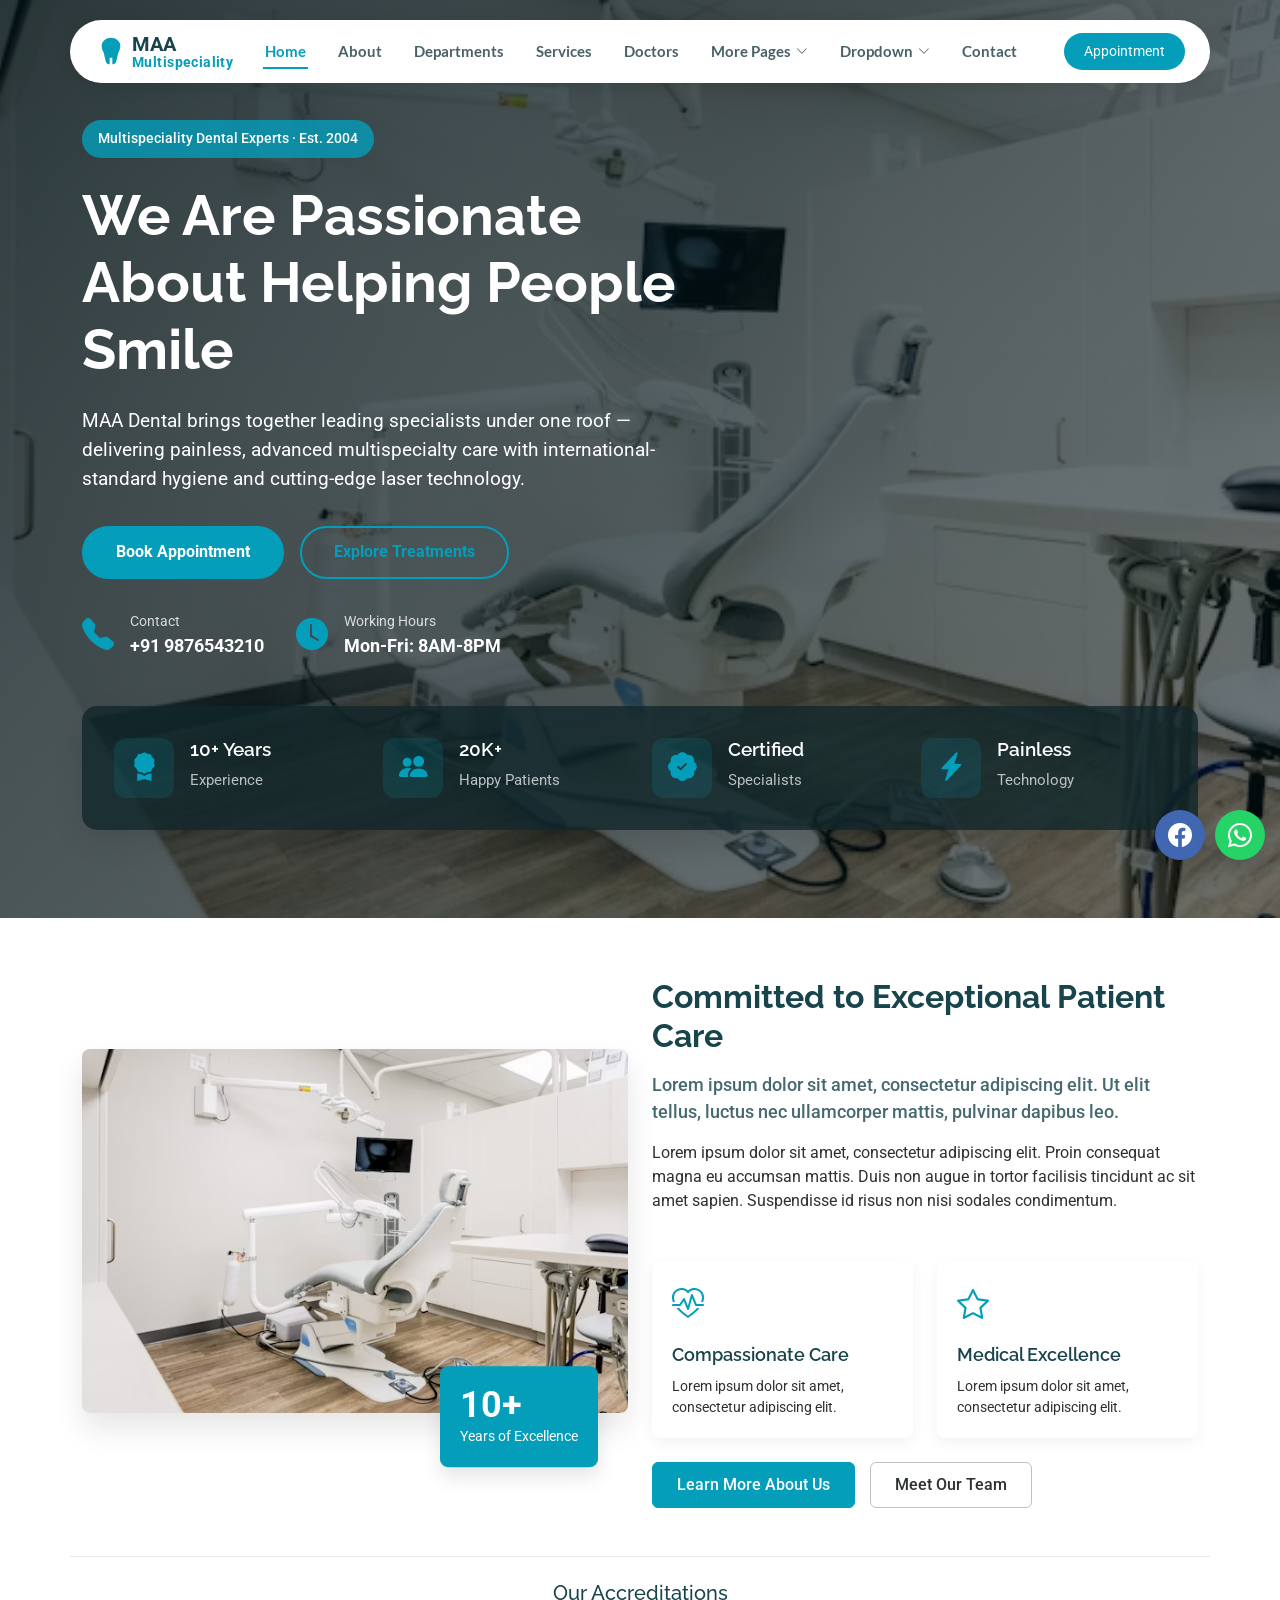
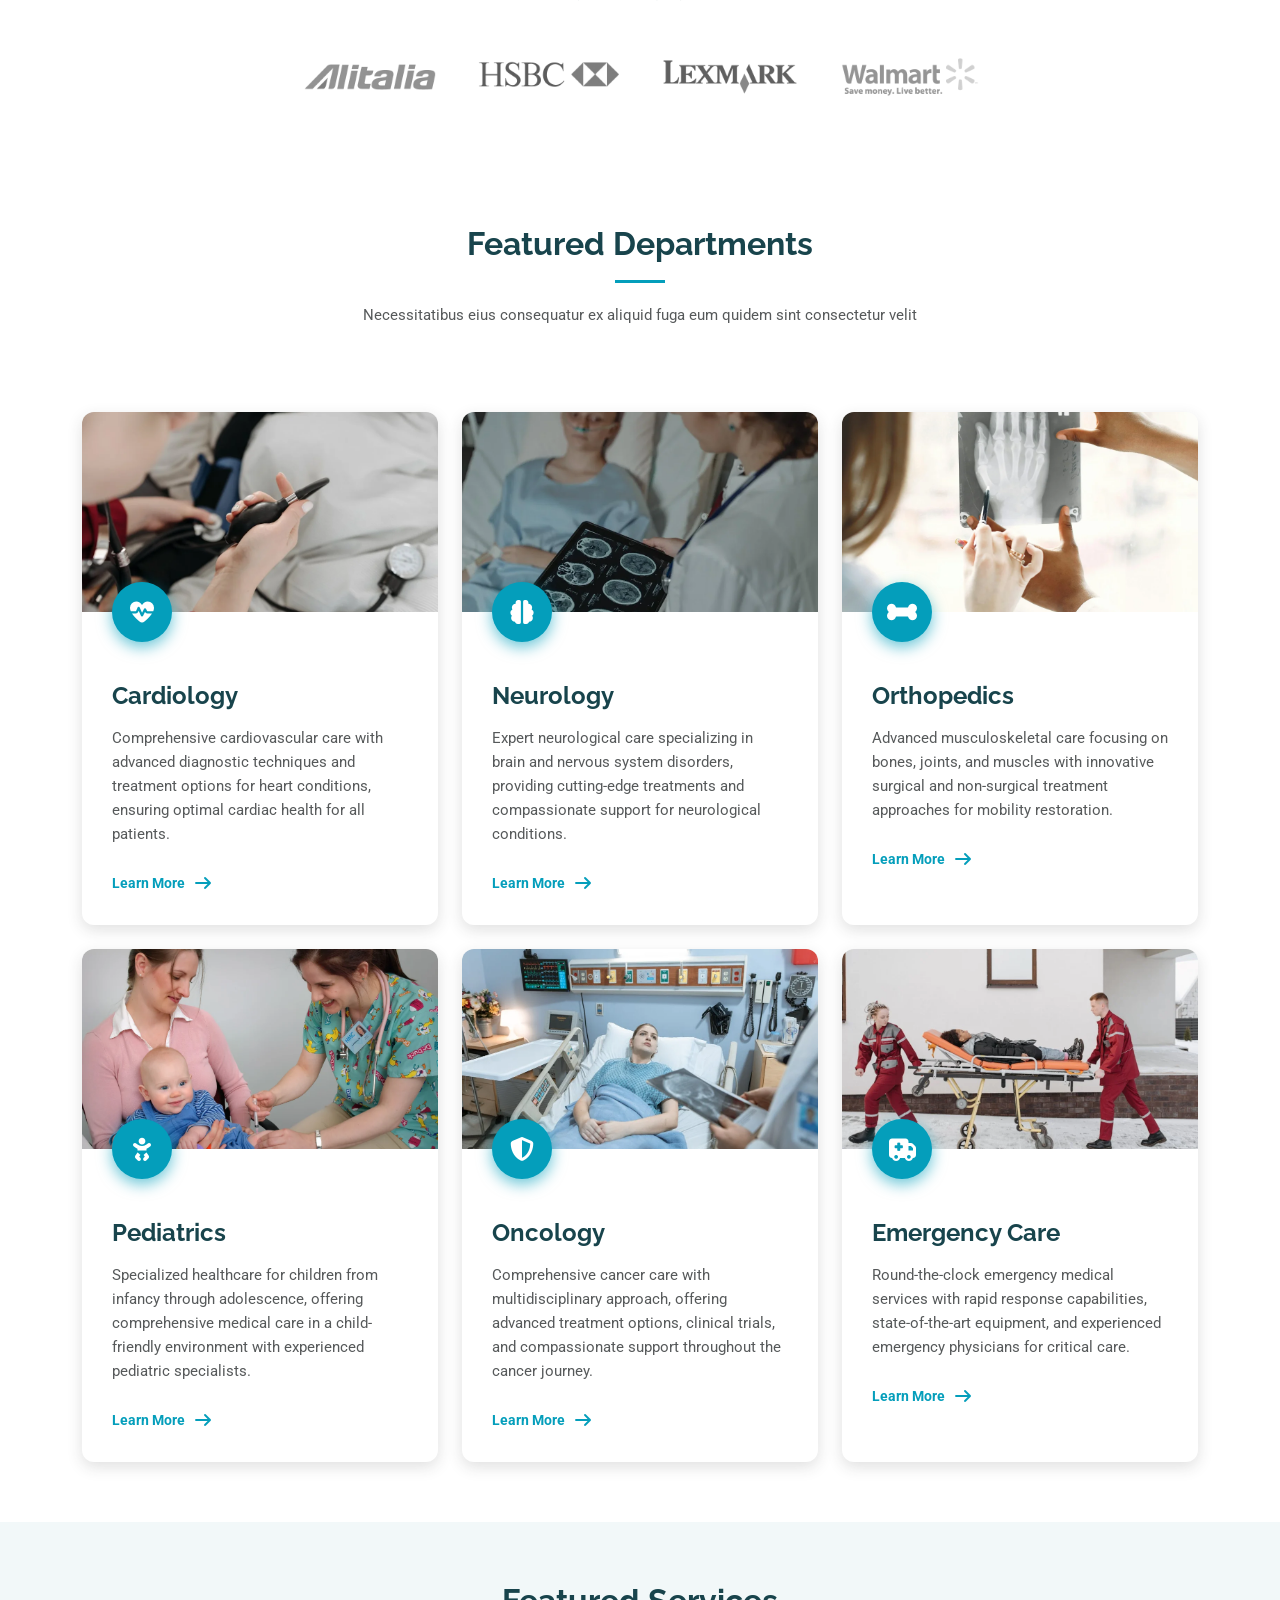
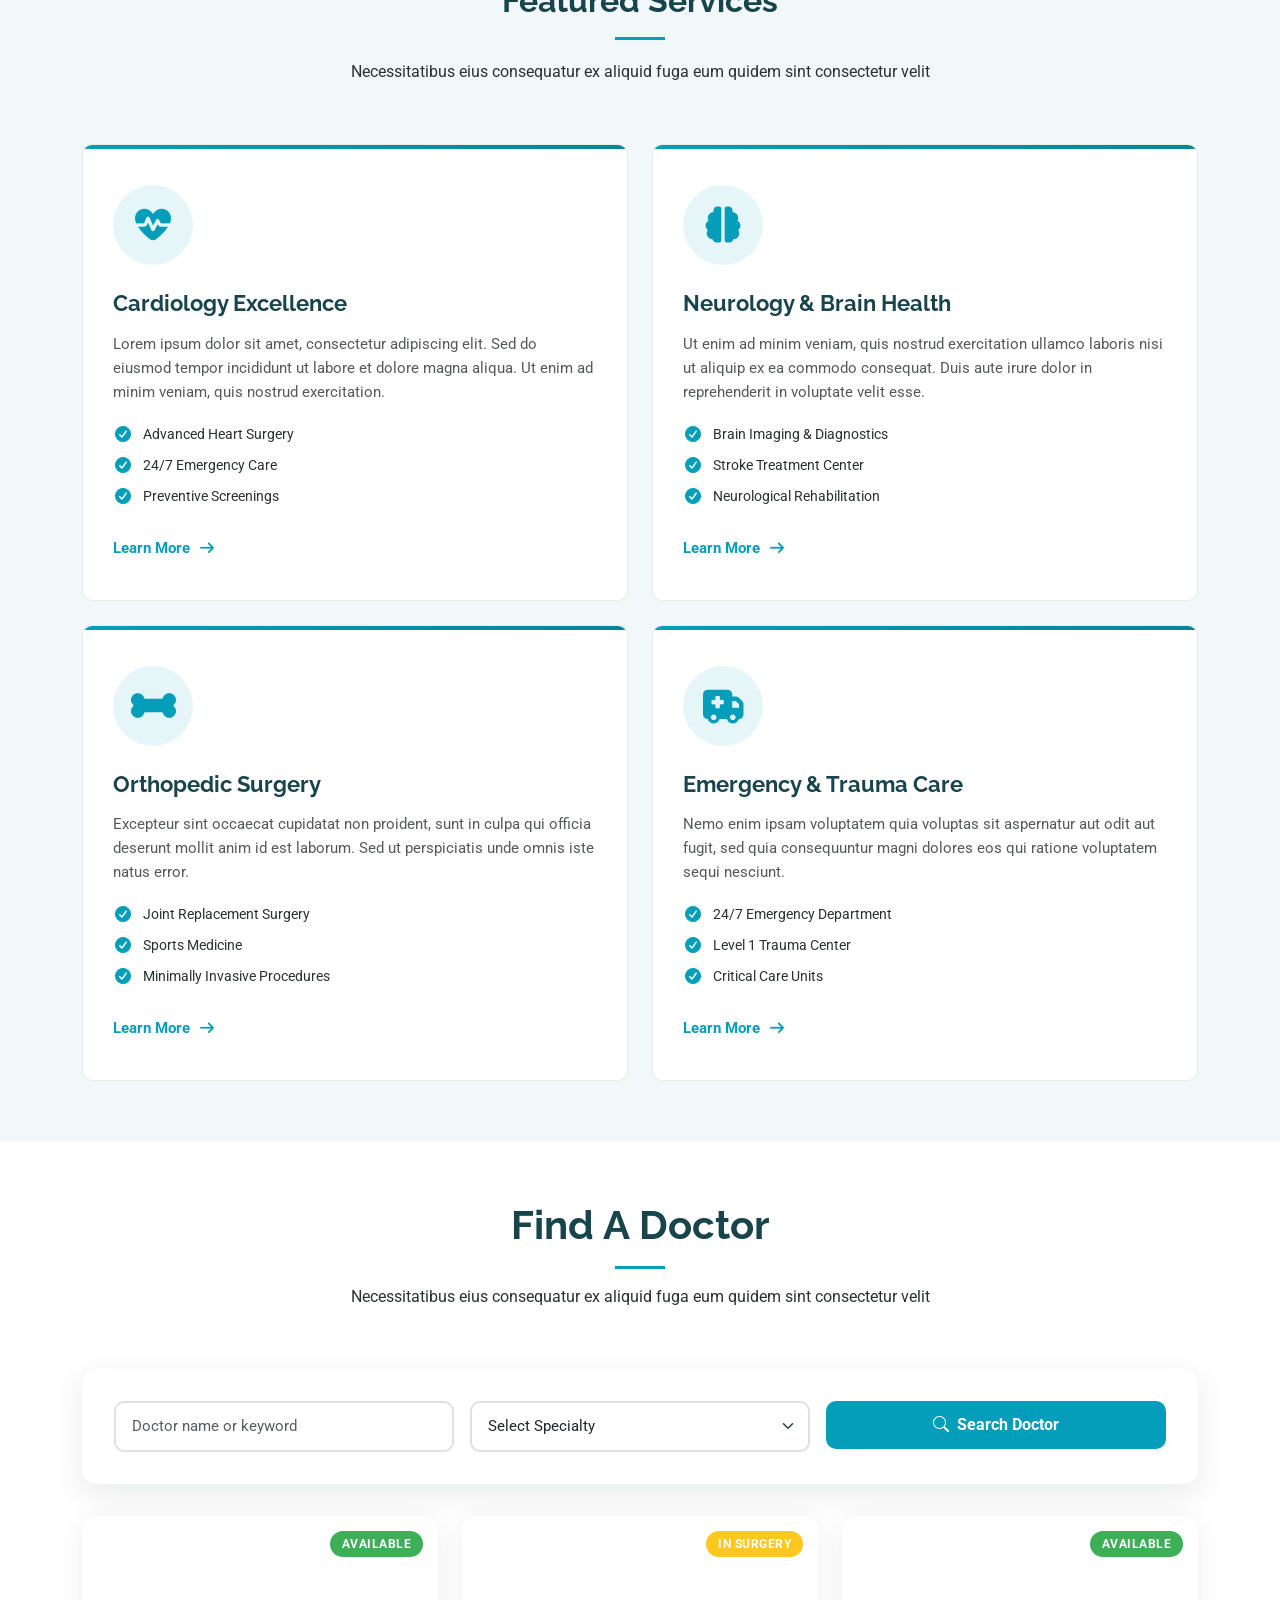
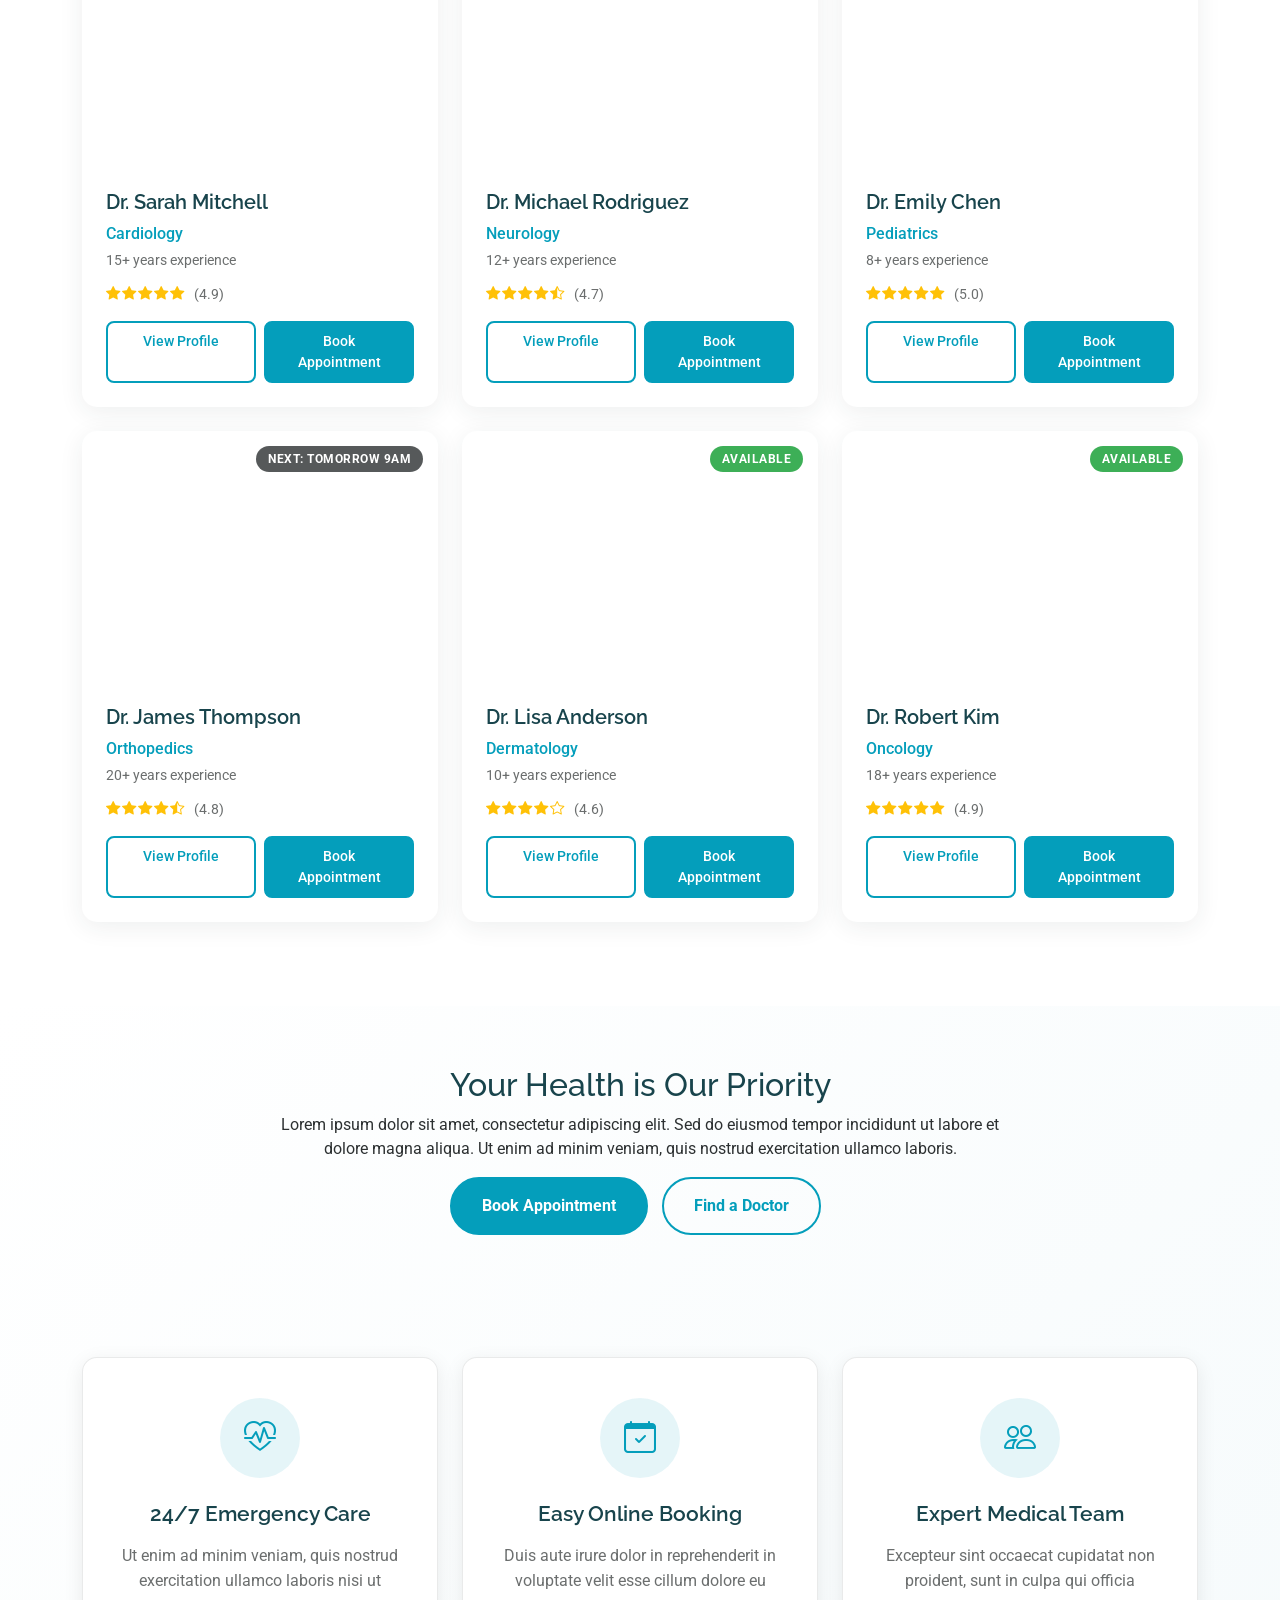
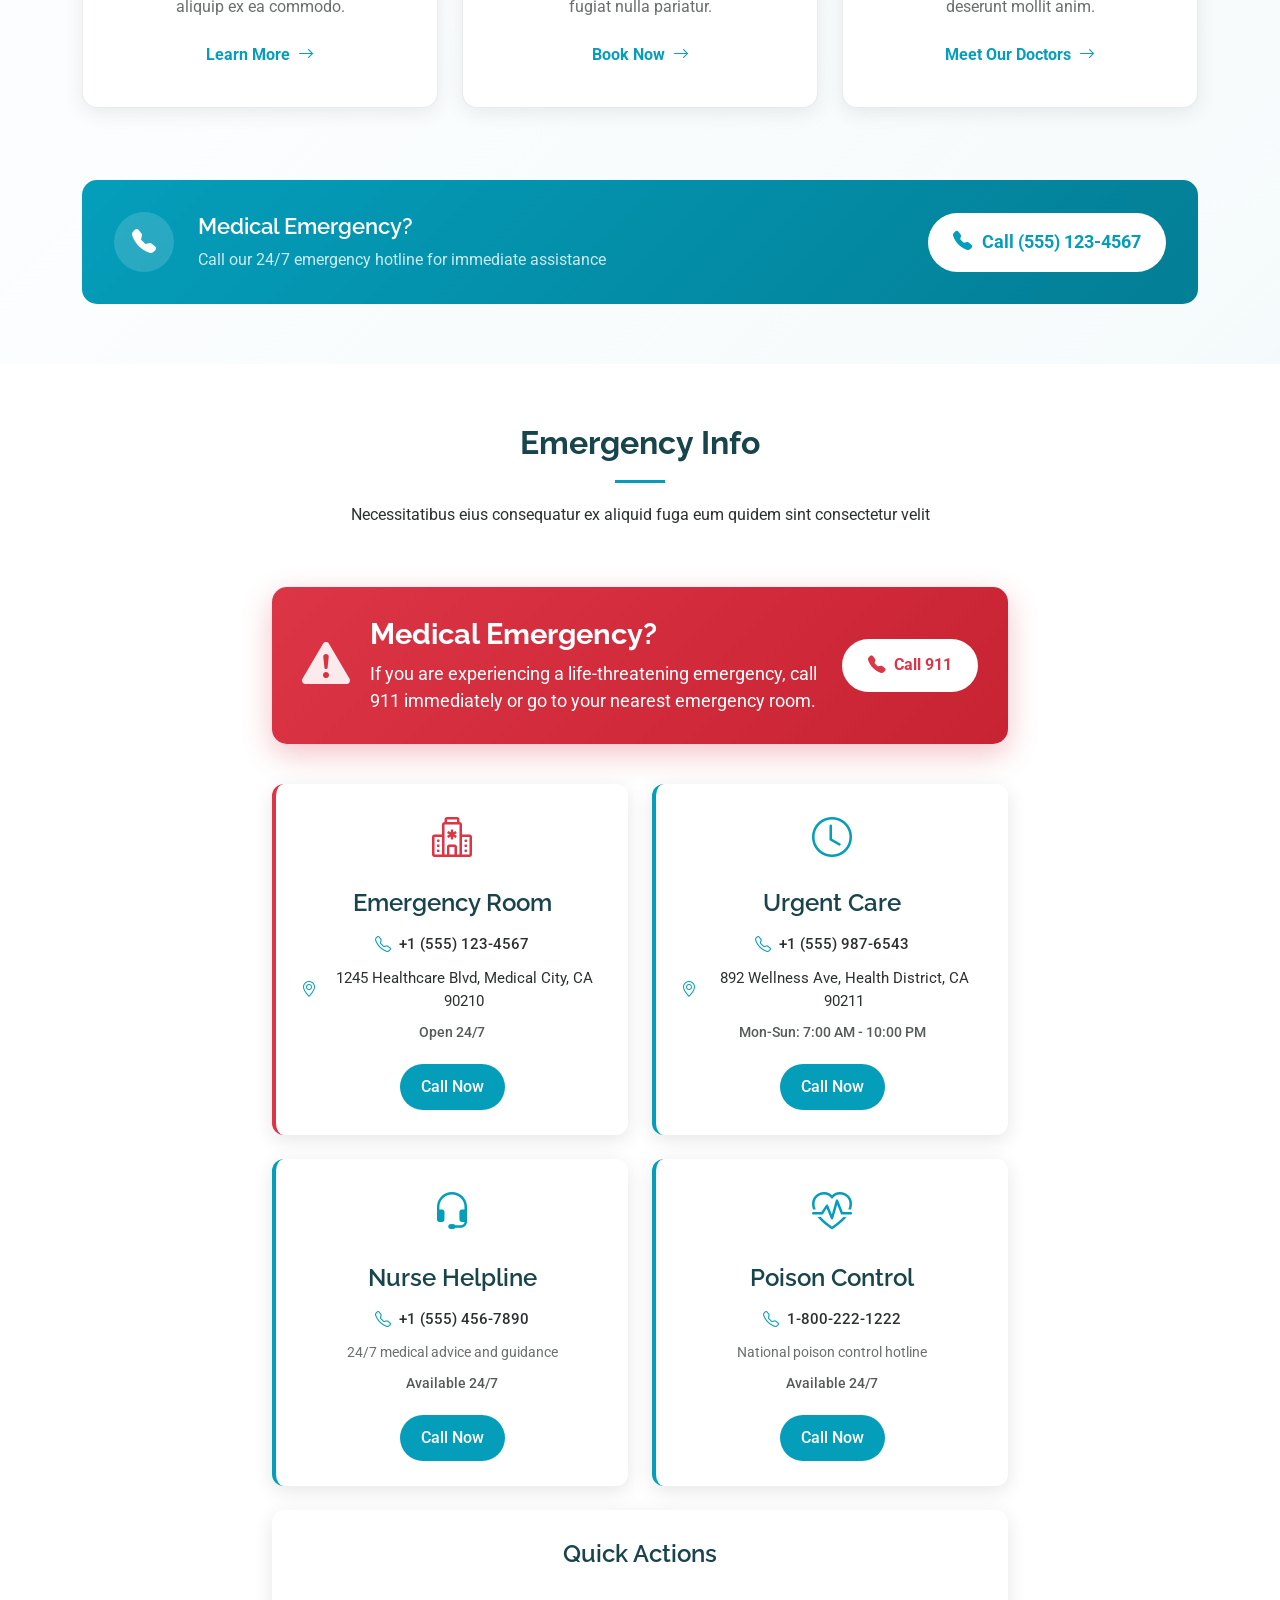
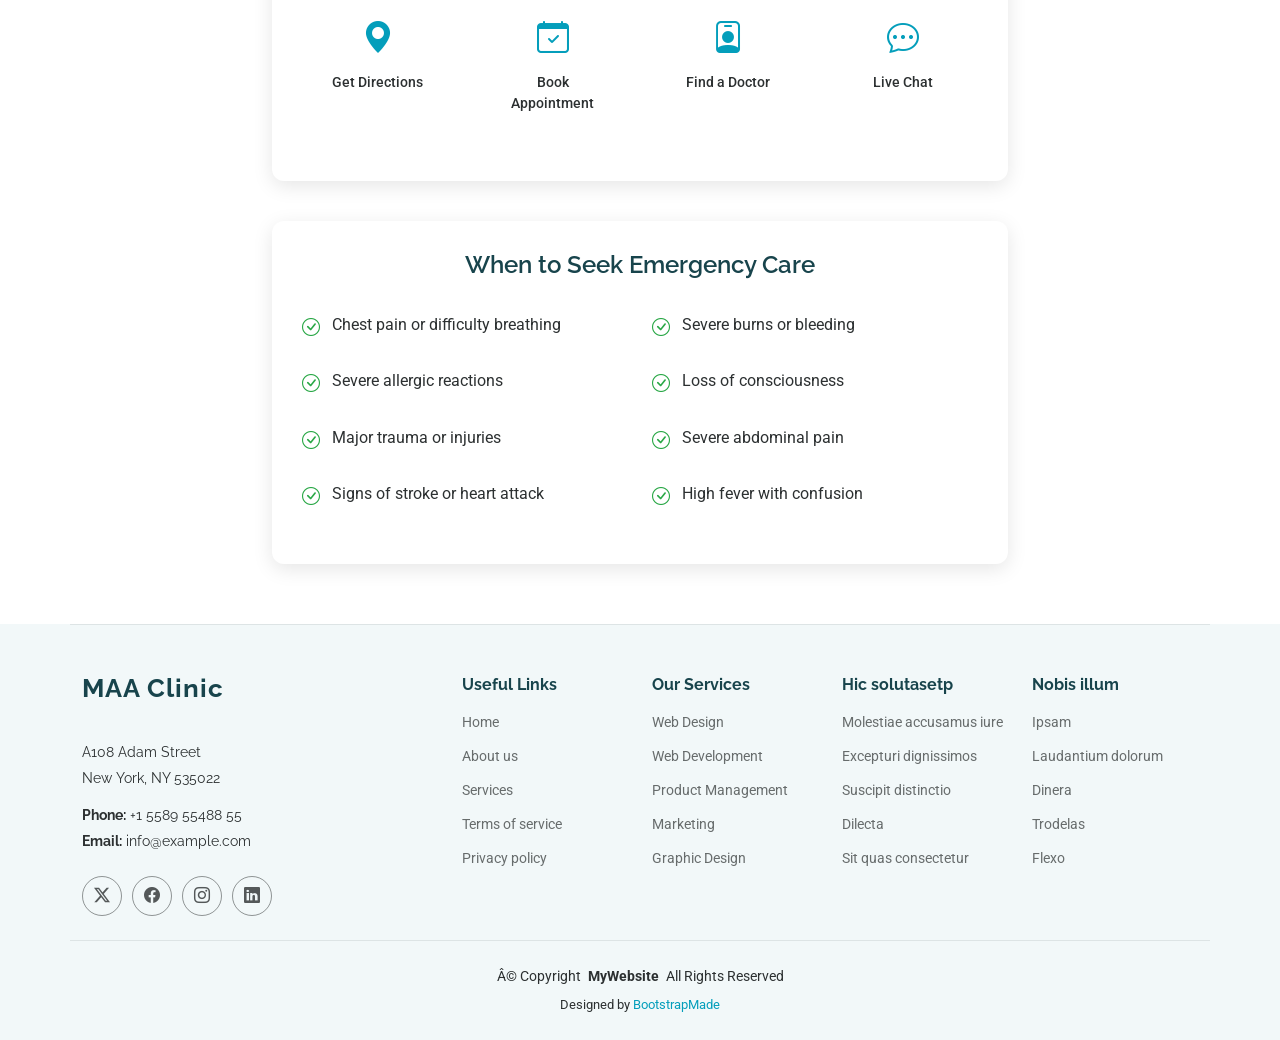
==== index.html @ 45dc8528 "Add files via upload" ====
﻿<!DOCTYPE html>
<html lang="en">


<!-- Mirrored from bootstrapmade.com/content/demo/MediTrust/ by HTTrack Website Copier/3.x [XR&CO'2014], Thu, 06 Aug 2026 18:31:19 GMT -->
<head>
  <meta charset="utf-8">
  <meta content="width=device-width, initial-scale=1.0" name="viewport">
  <title>MAA Multispeciality Dental Clinic</title>
  <meta name="description" content="">
  <meta name="keywords" content="">

  <meta name="robots" content="noindex, nofollow">

  <!-- Favicons -->
  <link rel="icon" href="img/favicon.png">
  <link rel="apple-touch-icon" href="img/apple-touch-icon.png">

  <!-- Vendor CSS -->
  <link rel="stylesheet" href="css/fonts.css">
  <link rel="stylesheet" href="vendor/bootstrap.min.css">
  <link rel="stylesheet" href="vendor/bootstrap-icons.css">
  <link rel="stylesheet" href="vendor/all.min.css">
  <link rel="stylesheet" href="vendor/aos.css">
  <link rel="stylesheet" href="vendor/glightbox.min.css">
  <link rel="stylesheet" href="vendor/swiper-bundle.min.css">

  <!-- Main CSS -->
  <link rel="stylesheet" href="css/main.css">
</head>

<body class="index-page">

  <header id="header" class="header d-flex align-items-center fixed-top">
    <div class="header-container container-fluid container-xl position-relative d-flex align-items-center justify-content-between">

      <a href="#" class="logo d-flex align-items-center me-auto me-xl-0">
        <!-- Uncomment the line below if you also wish to use an image logo -->
        <!-- <img src="assets/img/logo.webp" alt=""> -->
        <svg class="my-icon" viewBox="0 0 24 24" fill="currentColor" xmlns="http://www.w3.org/2000/svg">
          <path d="M12 2C8.5 2 5 4.5 5 8c0 2 .8 3.8 1.5 5.2L8 19.5c.3 1.3 1.1 2.5 2.5 2.5h.5v-5h2v5h.5c1.4 0 2.2-1.2 2.5-2.5l1.5-6.3C18.2 11.8 19 10 19 8c0-3.5-3.5-6-7-6z"/>
        </svg>

        <div class="logo-text">
          <span class="logo-title">MAA</span>
          <span class="logo-subtitle">Multispeciality</span>
        </div>
      </a>

      <nav id="navmenu" class="navmenu">
        <ul>
          <li><a href="#" class="active">Home</a></li>
          <li><a href="#">About</a></li>
          <li><a href="#">Departments</a></li>
          <li><a href="#">Services</a></li>
          <li><a href="#">Doctors</a></li>
          <li class="dropdown"><a href="#"><span>More Pages</span> <i class="bi bi-chevron-down toggle-dropdown"></i></a>
            <ul>
              <li><a href="#">Department Details</a></li>
              <li><a href="#">Service Details</a></li>
              <li><a href="#">Appointment</a></li>
              <li><a href="#">Testimonials</a></li>
              <li><a href="#">Frequently Asked Questions</a></li>
              <li><a href="#">Gallery</a></li>
              <li><a href="#">Terms</a></li>
              <li><a href="#">Privacy</a></li>
              <li><a href="#">404</a></li>
            </ul>
          </li>
          <li class="dropdown"><a href="#"><span>Dropdown</span> <i class="bi bi-chevron-down toggle-dropdown"></i></a>
            <ul>
              <li><a href="#">Dropdown 1</a></li>
              <li class="dropdown"><a href="#"><span>Deep Dropdown</span> <i class="bi bi-chevron-down toggle-dropdown"></i></a>
                <ul>
                  <li><a href="#">Deep Dropdown 1</a></li>
                  <li><a href="#">Deep Dropdown 2</a></li>
                  <li><a href="#">Deep Dropdown 3</a></li>
                  <li><a href="#">Deep Dropdown 4</a></li>
                  <li><a href="#">Deep Dropdown 5</a></li>
                </ul>
              </li>
              <li><a href="#">Dropdown 2</a></li>
              <li><a href="#">Dropdown 3</a></li>
              <li><a href="#">Dropdown 4</a></li>
            </ul>
          </li>
          <li><a href="#">Contact</a></li>
        </ul>
        <i class="mobile-nav-toggle d-xl-none bi bi-list"></i>
      </nav>

      <a class="btn-getstarted" href="#">Appointment</a>

    </div>
  </header>

  <main class="main">

    <!-- Hero Section -->
    <section id="hero" class="hero section dark-background">
      <div class="container-fluid p-0">
        <div class="hero-wrapper">
          <div class="hero-image">
            <!-- <img src="img/health/showcase-1.webp" alt="Advanced Healthcare" class="img-fluid"> -->
            <img src="img/facilities-1.avif" alt="Advanced Healthcare" class="img-fluid">
          </div>

          <div class="hero-content">
            <div class="container">
              <div class="row">
                <div class="col-lg-7 col-md-10" data-aos="fade-right" data-aos-delay="100">
                  <div class="content-box">
                    <span class="badge-accent" data-aos="fade-up" data-aos-delay="150">Multispeciality Dental Experts · Est. 2004</span>
                    <h1 data-aos="fade-up" data-aos-delay="200">We Are Passionate About Helping People Smile</h1>
                    <p data-aos="fade-up" data-aos-delay="250">MAA Dental brings together leading specialists under one roof — delivering painless, advanced multispecialty care with international-standard hygiene and cutting-edge laser technology.</p>

                    <div class="cta-group" data-aos="fade-up" data-aos-delay="300">
                      <a href="#" class="btn btn-primary">Book Appointment</a>
                      <a href="#" class="btn btn-outline">Explore Treatments</a>
                    </div>

                    <div class="info-badges" data-aos="fade-up" data-aos-delay="350">
                      <div class="badge-item">
                        <i class="bi bi-telephone-fill"></i>
                        <div class="badge-content">
                          <span>Contact</span>
                          <strong>+91 9876543210</strong>
                        </div>
                      </div>
                      <div class="badge-item">
                        <i class="bi bi-clock-fill"></i>
                        <div class="badge-content">
                          <span>Working Hours</span>
                          <strong>Mon-Fri: 8AM-8PM</strong>
                        </div>
                      </div>
                    </div>
                  </div>
                </div>
              </div>

              <div class="features-wrapper">
                <div class="row gy-4">

                  <div class="col-lg-3 col-md-6">
                    <div class="feature-item" data-aos="fade-up" data-aos-delay="450">
                      <div class="feature-icon">
                        <i class="bi bi-award-fill"></i>
                      </div>
                      <div class="feature-text">
                        <h3>10+ Years</h3>
                        <p>Experience</p>
                      </div>
                    </div>
                  </div>

                  <div class="col-lg-3 col-md-6">
                    <div class="feature-item" data-aos="fade-up" data-aos-delay="500">
                      <div class="feature-icon">
                        <i class="bi bi-people-fill"></i>
                      </div>
                      <div class="feature-text">
                        <h3>20K+</h3>
                        <p>Happy Patients</p>
                      </div>
                    </div>
                  </div>

                  <div class="col-lg-3 col-md-6">
                    <div class="feature-item" data-aos="fade-up" data-aos-delay="550">
                      <div class="feature-icon">
                        <i class="bi bi-patch-check-fill"></i>
                      </div>
                      <div class="feature-text">
                        <h3>Certified</h3>
                        <p>Specialists</p>
                      </div>
                    </div>
                  </div>

                  <div class="col-lg-3 col-md-6">
                    <div class="feature-item" data-aos="fade-up" data-aos-delay="550">
                      <div class="feature-icon">
                        <i class="bi bi-lightning-charge-fill"></i>
                      </div>
                      <div class="feature-text">
                        <h3>Painless</h3>
                        <p>Technology</p>
                      </div>
                    </div>
                  </div>

                </div>
              </div>

            </div>
          </div>
        </div>
      </div>
    </section><!-- /Hero Section -->

    <!-- Home About Section -->
    <section id="home-about" class="home-about section">

      <div class="container" data-aos="fade-up" data-aos-delay="100">

        <div class="row gy-5 align-items-center">
          <div class="col-lg-6" data-aos="fade-right" data-aos-delay="200">
            <div class="about-image">
              <img src="img/facilities-1.avif" alt="Modern Healthcare Facility" class="img-fluid rounded-3 mb-4">
              <div class="experience-badge">
                <span class="years">10+</span>
                <span class="text">Years of Excellence</span>
              </div>
            </div>
          </div>

          <div class="col-lg-6" data-aos="fade-left" data-aos-delay="300">
            <div class="about-content">
              <h2>Committed to Exceptional Patient Care</h2>
              <p class="lead">Lorem ipsum dolor sit amet, consectetur adipiscing elit. Ut elit tellus, luctus nec ullamcorper mattis, pulvinar dapibus leo.</p>

              <p>Lorem ipsum dolor sit amet, consectetur adipiscing elit. Proin consequat magna eu accumsan mattis. Duis non augue in tortor facilisis tincidunt ac sit amet sapien. Suspendisse id risus non nisi sodales condimentum.</p>

              <div class="row g-4 mt-4">
                <div class="col-md-6" data-aos="fade-up" data-aos-delay="400">
                  <div class="feature-item">
                    <div class="icon">
                      <i class="bi bi-heart-pulse"></i>
                    </div>
                    <h4>Compassionate Care</h4>
                    <p>Lorem ipsum dolor sit amet, consectetur adipiscing elit.</p>
                  </div>
                </div>

                <div class="col-md-6" data-aos="fade-up" data-aos-delay="500">
                  <div class="feature-item">
                    <div class="icon">
                      <i class="bi bi-star"></i>
                    </div>
                    <h4>Medical Excellence</h4>
                    <p>Lorem ipsum dolor sit amet, consectetur adipiscing elit.</p>
                  </div>
                </div>
              </div>

              <div class="cta-wrapper mt-4">
                <a href="#" class="btn btn-primary">Learn More About Us</a>
                <a href="#" class="btn btn-outline">Meet Our Team</a>
              </div>
            </div>
          </div>
        </div>

        <div class="row mt-5 pt-4 certifications-row" data-aos="fade-up" data-aos-delay="600">
          <div class="col-12 text-center mb-4">
            <h4 class="certification-title">Our Accreditations</h4>
          </div>
          <div class="col-12">
            <div class="certifications">
              <div class="certification-item" data-aos="zoom-in" data-aos-delay="700">
                <img src="img/clients-1.webp" alt="Certification">
              </div>
              <div class="certification-item" data-aos="zoom-in" data-aos-delay="800">
                <img src="img/clients-2.webp" alt="Certification">
              </div>
              <div class="certification-item" data-aos="zoom-in" data-aos-delay="900">
                <img src="img/clients-3.webp" alt="Certification">
              </div>
              <div class="certification-item" data-aos="zoom-in" data-aos-delay="1000">
                <img src="img/clients-4.webp" alt="Certification">
              </div>
            </div>
          </div>
        </div>

      </div>

    </section><!-- /Home About Section -->

    <!-- Featured Departments Section -->
    <section id="featured-departments" class="featured-departments section">

      <!-- Section Title -->
      <div class="container section-title" data-aos="fade-up">
        <h2>Featured Departments</h2>
        <p>Necessitatibus eius consequatur ex aliquid fuga eum quidem sint consectetur velit</p>
      </div><!-- End Section Title -->

      <div class="container" data-aos="fade-up" data-aos-delay="100">

        <div class="row gy-4">

          <div class="col-lg-4 col-md-6" data-aos="fade-up" data-aos-delay="100">
            <div class="department-card">
              <div class="department-image">
                <img src="img/cardiology-3.webp" alt="Cardiology Department" class="img-fluid">
              </div>
              <div class="department-content">
                <div class="department-icon">
                  <i class="fas fa-heartbeat"></i>
                </div>
                <h3>Cardiology</h3>
                <p>Comprehensive cardiovascular care with advanced diagnostic techniques and treatment options for heart conditions, ensuring optimal cardiac health for all patients.</p>
                <a href="#" class="btn-learn-more">
                  <span>Learn More</span>
                  <i class="fas fa-arrow-right"></i>
                </a>
              </div>
            </div>
          </div><!-- End Department Card -->

          <div class="col-lg-4 col-md-6" data-aos="fade-up" data-aos-delay="200">
            <div class="department-card">
              <div class="department-image">
                <img src="img/neurology-2.webp" alt="Neurology Department" class="img-fluid">
              </div>
              <div class="department-content">
                <div class="department-icon">
                  <i class="fas fa-brain"></i>
                </div>
                <h3>Neurology</h3>
                <p>Expert neurological care specializing in brain and nervous system disorders, providing cutting-edge treatments and compassionate support for neurological conditions.</p>
                <a href="#" class="btn-learn-more">
                  <span>Learn More</span>
                  <i class="fas fa-arrow-right"></i>
                </a>
              </div>
            </div>
          </div><!-- End Department Card -->

          <div class="col-lg-4 col-md-6" data-aos="fade-up" data-aos-delay="300">
            <div class="department-card">
              <div class="department-image">
                <img src="img/orthopedics-4.webp" alt="Orthopedics Department" class="img-fluid">
              </div>
              <div class="department-content">
                <div class="department-icon">
                  <i class="fas fa-bone"></i>
                </div>
                <h3>Orthopedics</h3>
                <p>Advanced musculoskeletal care focusing on bones, joints, and muscles with innovative surgical and non-surgical treatment approaches for mobility restoration.</p>
                <a href="#" class="btn-learn-more">
                  <span>Learn More</span>
                  <i class="fas fa-arrow-right"></i>
                </a>
              </div>
            </div>
          </div><!-- End Department Card -->

          <div class="col-lg-4 col-md-6" data-aos="fade-up" data-aos-delay="100">
            <div class="department-card">
              <div class="department-image">
                <img src="img/pediatrics-3.webp" alt="Pediatrics Department" class="img-fluid">
              </div>
              <div class="department-content">
                <div class="department-icon">
                  <i class="fas fa-baby"></i>
                </div>
                <h3>Pediatrics</h3>
                <p>Specialized healthcare for children from infancy through adolescence, offering comprehensive medical care in a child-friendly environment with experienced pediatric specialists.</p>
                <a href="#" class="btn-learn-more">
                  <span>Learn More</span>
                  <i class="fas fa-arrow-right"></i>
                </a>
              </div>
            </div>
          </div><!-- End Department Card -->

          <div class="col-lg-4 col-md-6" data-aos="fade-up" data-aos-delay="200">
            <div class="department-card">
              <div class="department-image">
                <img src="img/oncology-4.webp" alt="Oncology Department" class="img-fluid">
              </div>
              <div class="department-content">
                <div class="department-icon">
                  <i class="fas fa-shield-alt"></i>
                </div>
                <h3>Oncology</h3>
                <p>Comprehensive cancer care with multidisciplinary approach, offering advanced treatment options, clinical trials, and compassionate support throughout the cancer journey.</p>
                <a href="#" class="btn-learn-more">
                  <span>Learn More</span>
                  <i class="fas fa-arrow-right"></i>
                </a>
              </div>
            </div>
          </div><!-- End Department Card -->

          <div class="col-lg-4 col-md-6" data-aos="fade-up" data-aos-delay="300">
            <div class="department-card">
              <div class="department-image">
                <img src="img/emergency-2.webp" alt="Emergency Department" class="img-fluid">
              </div>
              <div class="department-content">
                <div class="department-icon">
                  <i class="fas fa-ambulance"></i>
                </div>
                <h3>Emergency Care</h3>
                <p>Round-the-clock emergency medical services with rapid response capabilities, state-of-the-art equipment, and experienced emergency physicians for critical care.</p>
                <a href="#" class="btn-learn-more">
                  <span>Learn More</span>
                  <i class="fas fa-arrow-right"></i>
                </a>
              </div>
            </div>
          </div><!-- End Department Card -->

        </div>

      </div>

    </section><!-- /Featured Departments Section -->

    <!-- Featured Services Section -->
    <section id="featured-services" class="featured-services section light-background">

      <!-- Section Title -->
      <div class="container section-title" data-aos="fade-up">
        <h2>Featured Services</h2>
        <p>Necessitatibus eius consequatur ex aliquid fuga eum quidem sint consectetur velit</p>
      </div><!-- End Section Title -->

      <div class="container" data-aos="fade-up" data-aos-delay="100">

        <div class="row gy-4">

          <div class="col-lg-6" data-aos="fade-up" data-aos-delay="200">
            <div class="service-card">
              <div class="service-icon">
                <i class="fas fa-heartbeat"></i>
              </div>
              <div class="service-content">
                <h3>Cardiology Excellence</h3>
                <p>Lorem ipsum dolor sit amet, consectetur adipiscing elit. Sed do eiusmod tempor incididunt ut labore et dolore magna aliqua. Ut enim ad minim veniam, quis nostrud exercitation.</p>
                <ul class="service-features">
                  <li><i class="fas fa-check-circle"></i>Advanced Heart Surgery</li>
                  <li><i class="fas fa-check-circle"></i>24/7 Emergency Care</li>
                  <li><i class="fas fa-check-circle"></i>Preventive Screenings</li>
                </ul>
                <a href="#" class="service-btn">
                  Learn More
                  <i class="fas fa-arrow-right"></i>
                </a>
              </div>
            </div>
          </div><!-- End Service Card -->

          <div class="col-lg-6" data-aos="fade-up" data-aos-delay="300">
            <div class="service-card">
              <div class="service-icon">
                <i class="fas fa-brain"></i>
              </div>
              <div class="service-content">
                <h3>Neurology &amp; Brain Health</h3>
                <p>Ut enim ad minim veniam, quis nostrud exercitation ullamco laboris nisi ut aliquip ex ea commodo consequat. Duis aute irure dolor in reprehenderit in voluptate velit esse.</p>
                <ul class="service-features">
                  <li><i class="fas fa-check-circle"></i>Brain Imaging &amp; Diagnostics</li>
                  <li><i class="fas fa-check-circle"></i>Stroke Treatment Center</li>
                  <li><i class="fas fa-check-circle"></i>Neurological Rehabilitation</li>
                </ul>
                <a href="#" class="service-btn">
                  Learn More
                  <i class="fas fa-arrow-right"></i>
                </a>
              </div>
            </div>
          </div><!-- End Service Card -->

          <div class="col-lg-6" data-aos="fade-up" data-aos-delay="400">
            <div class="service-card">
              <div class="service-icon">
                <i class="fas fa-bone"></i>
              </div>
              <div class="service-content">
                <h3>Orthopedic Surgery</h3>
                <p>Excepteur sint occaecat cupidatat non proident, sunt in culpa qui officia deserunt mollit anim id est laborum. Sed ut perspiciatis unde omnis iste natus error.</p>
                <ul class="service-features">
                  <li><i class="fas fa-check-circle"></i>Joint Replacement Surgery</li>
                  <li><i class="fas fa-check-circle"></i>Sports Medicine</li>
                  <li><i class="fas fa-check-circle"></i>Minimally Invasive Procedures</li>
                </ul>
                <a href="#" class="service-btn">
                  Learn More
                  <i class="fas fa-arrow-right"></i>
                </a>
              </div>
            </div>
          </div><!-- End Service Card -->

          <div class="col-lg-6" data-aos="fade-up" data-aos-delay="500">
            <div class="service-card">
              <div class="service-icon">
                <i class="fas fa-ambulance"></i>
              </div>
              <div class="service-content">
                <h3>Emergency &amp; Trauma Care</h3>
                <p>Nemo enim ipsam voluptatem quia voluptas sit aspernatur aut odit aut fugit, sed quia consequuntur magni dolores eos qui ratione voluptatem sequi nesciunt.</p>
                <ul class="service-features">
                  <li><i class="fas fa-check-circle"></i>24/7 Emergency Department</li>
                  <li><i class="fas fa-check-circle"></i>Level 1 Trauma Center</li>
                  <li><i class="fas fa-check-circle"></i>Critical Care Units</li>
                </ul>
                <a href="#" class="service-btn">
                  Learn More
                  <i class="fas fa-arrow-right"></i>
                </a>
              </div>
            </div>
          </div><!-- End Service Card -->

        </div>

      </div>

    </section><!-- /Featured Services Section -->

    <!-- Find A Doctor Section -->
    <section id="find-a-doctor" class="find-a-doctor section">

      <!-- Section Title -->
      <div class="container section-title" data-aos="fade-up">
        <h2>Find A Doctor</h2>
        <p>Necessitatibus eius consequatur ex aliquid fuga eum quidem sint consectetur velit</p>
      </div><!-- End Section Title -->

      <div class="container" data-aos="fade-up" data-aos-delay="100">

        <div class="row justify-content-center" data-aos="fade-up" data-aos-delay="200">
          <div class="col-lg-12">
            <div class="search-container">
              <form class="search-form" action="#" method="get">
                <div class="row g-3">
                  <div class="col-md-4">
                    <input type="text" class="form-control" name="doctor_name" placeholder="Doctor name or keyword">
                  </div>
                  <div class="col-md-4">
                    <select class="form-select" name="specialty" id="specialty-select">
                      <option value="">Select Specialty</option>
                      <option value="cardiology">Cardiology</option>
                      <option value="neurology">Neurology</option>
                      <option value="orthopedics">Orthopedics</option>
                      <option value="pediatrics">Pediatrics</option>
                      <option value="dermatology">Dermatology</option>
                      <option value="oncology">Oncology</option>
                      <option value="surgery">Surgery</option>
                      <option value="emergency">Emergency Medicine</option>
                    </select>
                  </div>
                  <div class="col-md-4">
                    <button type="submit" class="btn btn-primary w-100">
                      <i class="bi bi-search me-2"></i>Search Doctor
                    </button>
                  </div>
                </div>
              </form>
            </div>
          </div>
        </div>

        <div class="row" data-aos="fade-up" data-aos-delay="400">
          <div class="col-lg-4 col-md-6 mb-4">
            <div class="doctor-card">
              <div class="doctor-image">
                <img src="img/logo.png" alt="Dr. Sarah Mitchell" class="img-fluid">
                <div class="availability-badge online">Available</div>
              </div>
              <div class="doctor-info">
                <h5>Dr. Sarah Mitchell</h5>
                <p class="specialty">Cardiology</p>
                <p class="experience">15+ years experience</p>
                <div class="rating">
                  <i class="bi bi-star-fill"></i>
                  <i class="bi bi-star-fill"></i>
                  <i class="bi bi-star-fill"></i>
                  <i class="bi bi-star-fill"></i>
                  <i class="bi bi-star-fill"></i>
                  <span class="rating-text">(4.9)</span>
                </div>
                <div class="appointment-actions">
                  <a href="#" class="btn btn-outline-primary btn-sm">View Profile</a>
                  <a href="#" class="btn btn-primary btn-sm">Book Appointment</a>
                </div>
              </div>
            </div>
          </div><!-- End Doctor Card -->

          <div class="col-lg-4 col-md-6 mb-4">
            <div class="doctor-card">
              <div class="doctor-image">
                <img src="img/logo.png" alt="Dr. Michael Rodriguez" class="img-fluid">
                <div class="availability-badge busy">In Surgery</div>
              </div>
              <div class="doctor-info">
                <h5>Dr. Michael Rodriguez</h5>
                <p class="specialty">Neurology</p>
                <p class="experience">12+ years experience</p>
                <div class="rating">
                  <i class="bi bi-star-fill"></i>
                  <i class="bi bi-star-fill"></i>
                  <i class="bi bi-star-fill"></i>
                  <i class="bi bi-star-fill"></i>
                  <i class="bi bi-star-half"></i>
                  <span class="rating-text">(4.7)</span>
                </div>
                <div class="appointment-actions">
                  <a href="#" class="btn btn-outline-primary btn-sm">View Profile</a>
                  <a href="#" class="btn btn-primary btn-sm">Book Appointment</a>
                </div>
              </div>
            </div>
          </div><!-- End Doctor Card -->

          <div class="col-lg-4 col-md-6 mb-4">
            <div class="doctor-card">
              <div class="doctor-image">
                <img src="img/logo.png" alt="Dr. Emily Chen" class="img-fluid">
                <div class="availability-badge online">Available</div>
              </div>
              <div class="doctor-info">
                <h5>Dr. Emily Chen</h5>
                <p class="specialty">Pediatrics</p>
                <p class="experience">8+ years experience</p>
                <div class="rating">
                  <i class="bi bi-star-fill"></i>
                  <i class="bi bi-star-fill"></i>
                  <i class="bi bi-star-fill"></i>
                  <i class="bi bi-star-fill"></i>
                  <i class="bi bi-star-fill"></i>
                  <span class="rating-text">(5.0)</span>
                </div>
                <div class="appointment-actions">
                  <a href="#" class="btn btn-outline-primary btn-sm">View Profile</a>
                  <a href="#" class="btn btn-primary btn-sm">Book Appointment</a>
                </div>
              </div>
            </div>
          </div><!-- End Doctor Card -->

          <div class="col-lg-4 col-md-6 mb-4">
            <div class="doctor-card">
              <div class="doctor-image">
                <img src="img/logo.png" alt="Dr. James Thompson" class="img-fluid">
                <div class="availability-badge offline">Next: Tomorrow 9AM</div>
              </div>
              <div class="doctor-info">
                <h5>Dr. James Thompson</h5>
                <p class="specialty">Orthopedics</p>
                <p class="experience">20+ years experience</p>
                <div class="rating">
                  <i class="bi bi-star-fill"></i>
                  <i class="bi bi-star-fill"></i>
                  <i class="bi bi-star-fill"></i>
                  <i class="bi bi-star-fill"></i>
                  <i class="bi bi-star-half"></i>
                  <span class="rating-text">(4.8)</span>
                </div>
                <div class="appointment-actions">
                  <a href="#" class="btn btn-outline-primary btn-sm">View Profile</a>
                  <a href="#" class="btn btn-primary btn-sm">Book Appointment</a>
                </div>
              </div>
            </div>
          </div><!-- End Doctor Card -->

          <div class="col-lg-4 col-md-6 mb-4">
            <div class="doctor-card">
              <div class="doctor-image">
                <img src="img/logo.png" alt="Dr. Lisa Anderson" class="img-fluid">
                <div class="availability-badge online">Available</div>
              </div>
              <div class="doctor-info">
                <h5>Dr. Lisa Anderson</h5>
                <p class="specialty">Dermatology</p>
                <p class="experience">10+ years experience</p>
                <div class="rating">
                  <i class="bi bi-star-fill"></i>
                  <i class="bi bi-star-fill"></i>
                  <i class="bi bi-star-fill"></i>
                  <i class="bi bi-star-fill"></i>
                  <i class="bi bi-star"></i>
                  <span class="rating-text">(4.6)</span>
                </div>
                <div class="appointment-actions">
                  <a href="#" class="btn btn-outline-primary btn-sm">View Profile</a>
                  <a href="#" class="btn btn-primary btn-sm">Book Appointment</a>
                </div>
              </div>
            </div>
          </div><!-- End Doctor Card -->

          <div class="col-lg-4 col-md-6 mb-4">
            <div class="doctor-card">
              <div class="doctor-image">
                <img src="img/logo.png" alt="Dr. Robert Kim" class="img-fluid">
                <div class="availability-badge online">Available</div>
              </div>
              <div class="doctor-info">
                <h5>Dr. Robert Kim</h5>
                <p class="specialty">Oncology</p>
                <p class="experience">18+ years experience</p>
                <div class="rating">
                  <i class="bi bi-star-fill"></i>
                  <i class="bi bi-star-fill"></i>
                  <i class="bi bi-star-fill"></i>
                  <i class="bi bi-star-fill"></i>
                  <i class="bi bi-star-fill"></i>
                  <span class="rating-text">(4.9)</span>
                </div>
                <div class="appointment-actions">
                  <a href="#" class="btn btn-outline-primary btn-sm">View Profile</a>
                  <a href="#" class="btn btn-primary btn-sm">Book Appointment</a>
                </div>
              </div>
            </div>
          </div><!-- End Doctor Card -->

        </div>

      </div>

    </section>
    
    <!-- /Find A Doctor Section -->

    <!-- Call To Action Section -->
    <section id="call-to-action" class="call-to-action section">

      <div class="container" data-aos="fade-up" data-aos-delay="100">

        <div class="row justify-content-center">
          <div class="col-lg-8 text-center">
            <h2 data-aos="fade-up" data-aos-delay="200">Your Health is Our Priority</h2>
            <p data-aos="fade-up" data-aos-delay="250">Lorem ipsum dolor sit amet, consectetur adipiscing elit. Sed do eiusmod tempor incididunt ut labore et dolore magna aliqua. Ut enim ad minim veniam, quis nostrud exercitation ullamco laboris.</p>

            <div class="cta-buttons" data-aos="fade-up" data-aos-delay="300">
              <a href="#" class="btn-primary">Book Appointment</a>
              <a href="#" class="btn-secondary">Find a Doctor</a>
            </div>
          </div>
        </div>

        <div class="row features-row" data-aos="fade-up" data-aos-delay="400">

          <div class="col-lg-4 col-md-6 mb-4">
            <div class="feature-card">
              <div class="icon-wrapper">
                <i class="bi bi-heart-pulse"></i>
              </div>
              <h5>24/7 Emergency Care</h5>
              <p>Ut enim ad minim veniam, quis nostrud exercitation ullamco laboris nisi ut aliquip ex ea commodo.</p>
              <a href="#" class="feature-link">
                <span>Learn More</span>
                <i class="bi bi-arrow-right"></i>
              </a>
            </div>
          </div>

          <div class="col-lg-4 col-md-6 mb-4">
            <div class="feature-card">
              <div class="icon-wrapper">
                <i class="bi bi-calendar-check"></i>
              </div>
              <h5>Easy Online Booking</h5>
              <p>Duis aute irure dolor in reprehenderit in voluptate velit esse cillum dolore eu fugiat nulla pariatur.</p>
              <a href="#" class="feature-link">
                <span>Book Now</span>
                <i class="bi bi-arrow-right"></i>
              </a>
            </div>
          </div>

          <div class="col-lg-4 col-md-6 mb-4">
            <div class="feature-card">
              <div class="icon-wrapper">
                <i class="bi bi-people"></i>
              </div>
              <h5>Expert Medical Team</h5>
              <p>Excepteur sint occaecat cupidatat non proident, sunt in culpa qui officia deserunt mollit anim.</p>
              <a href="#" class="feature-link">
                <span>Meet Our Doctors</span>
                <i class="bi bi-arrow-right"></i>
              </a>
            </div>
          </div>

        </div>

        <div class="emergency-alert" data-aos="zoom-in" data-aos-delay="500">
          <div class="row align-items-center">
            <div class="col-lg-8">
              <div class="emergency-content">
                <div class="emergency-icon">
                  <i class="bi bi-telephone-fill"></i>
                </div>
                <div class="emergency-text">
                  <h4>Medical Emergency?</h4>
                  <p>Call our 24/7 emergency hotline for immediate assistance</p>
                </div>
              </div>
            </div>
            <div class="col-lg-4 text-end">
              <a href="tel:911" class="emergency-btn">
                <i class="bi bi-telephone-fill"></i>
                Call (555) 123-4567
              </a>
            </div>
          </div>
        </div>

      </div>

    </section><!-- /Call To Action Section -->

    <!-- Emergency Info Section -->
    <section id="emergency-info" class="emergency-info section">
      <!-- Section Title -->
      <div class="container section-title" data-aos="fade-up">
        <h2>Emergency Info</h2>
        <p>Necessitatibus eius consequatur ex aliquid fuga eum quidem sint consectetur velit</p>
      </div><!-- End Section Title -->

      <div class="container" data-aos="fade-up" data-aos-delay="100">

        <div class="row">
          <div class="col-lg-8 col-md-10 mx-auto">

            <!-- Emergency Alert Banner -->
            <div class="emergency-alert" data-aos="zoom-in" data-aos-delay="100">
              <div class="alert-icon">
                <i class="bi bi-exclamation-triangle-fill"></i>
              </div>
              <div class="alert-content">
                <h3>Medical Emergency?</h3>
                <p>If you are experiencing a life-threatening emergency, call 911 immediately or go to your nearest emergency room.</p>
              </div>
              <div class="alert-action">
                <a href="tel:911" class="btn btn-emergency">
                  <i class="bi bi-telephone-fill"></i>
                  Call 911
                </a>
              </div>
            </div><!-- End Emergency Alert -->

            <!-- Emergency Contact Grid -->
            <div class="row emergency-contacts" data-aos="fade-up" data-aos-delay="200">

              <div class="col-md-6 mb-4">
                <div class="contact-card urgent">
                  <div class="card-icon">
                    <i class="bi bi-hospital"></i>
                  </div>
                  <div class="card-content">
                    <h4>Emergency Room</h4>
                    <p class="contact-info">
                      <i class="bi bi-telephone"></i>
                      <span>+1 (555) 123-4567</span>
                    </p>
                    <p class="address">
                      <i class="bi bi-geo-alt"></i>
                      1245 Healthcare Blvd, Medical City, CA 90210
                    </p>
                    <p class="hours">Open 24/7</p>
                  </div>
                  <div class="card-action">
                    <a href="tel:+15551234567" class="btn btn-contact">Call Now</a>
                  </div>
                </div>
              </div><!-- End Emergency Room Card -->

              <div class="col-md-6 mb-4">
                <div class="contact-card">
                  <div class="card-icon">
                    <i class="bi bi-clock"></i>
                  </div>
                  <div class="card-content">
                    <h4>Urgent Care</h4>
                    <p class="contact-info">
                      <i class="bi bi-telephone"></i>
                      <span>+1 (555) 987-6543</span>
                    </p>
                    <p class="address">
                      <i class="bi bi-geo-alt"></i>
                      892 Wellness Ave, Health District, CA 90211
                    </p>
                    <p class="hours">Mon-Sun: 7:00 AM - 10:00 PM</p>
                  </div>
                  <div class="card-action">
                    <a href="tel:+15559876543" class="btn btn-contact">Call Now</a>
                  </div>
                </div>
              </div><!-- End Urgent Care Card -->

              <div class="col-md-6 mb-4">
                <div class="contact-card">
                  <div class="card-icon">
                    <i class="bi bi-headset"></i>
                  </div>
                  <div class="card-content">
                    <h4>Nurse Helpline</h4>
                    <p class="contact-info">
                      <i class="bi bi-telephone"></i>
                      <span>+1 (555) 456-7890</span>
                    </p>
                    <p class="description">24/7 medical advice and guidance</p>
                    <p class="hours">Available 24/7</p>
                  </div>
                  <div class="card-action">
                    <a href="tel:+15554567890" class="btn btn-contact">Call Now</a>
                  </div>
                </div>
              </div><!-- End Nurse Helpline Card -->

              <div class="col-md-6 mb-4">
                <div class="contact-card">
                  <div class="card-icon">
                    <i class="bi bi-heart-pulse"></i>
                  </div>
                  <div class="card-content">
                    <h4>Poison Control</h4>
                    <p class="contact-info">
                      <i class="bi bi-telephone"></i>
                      <span>1-800-222-1222</span>
                    </p>
                    <p class="description">National poison control hotline</p>
                    <p class="hours">Available 24/7</p>
                  </div>
                  <div class="card-action">
                    <a href="tel:18002221222" class="btn btn-contact">Call Now</a>
                  </div>
                </div>
              </div><!-- End Poison Control Card -->

            </div><!-- End Emergency Contacts -->

            <!-- Quick Actions -->
            <div class="quick-actions" data-aos="fade-up" data-aos-delay="300">
              <h4>Quick Actions</h4>
              <div class="row">
                <div class="col-sm-6 col-lg-3">
                  <a href="#" class="action-link">
                    <i class="bi bi-geo-alt-fill"></i>
                    <span>Get Directions</span>
                  </a>
                </div>
                <div class="col-sm-6 col-lg-3">
                  <a href="#" class="action-link">
                    <i class="bi bi-calendar-check"></i>
                    <span>Book Appointment</span>
                  </a>
                </div>
                <div class="col-sm-6 col-lg-3">
                  <a href="#" class="action-link">
                    <i class="bi bi-person-badge"></i>
                    <span>Find a Doctor</span>
                  </a>
                </div>
                <div class="col-sm-6 col-lg-3">
                  <a href="#" class="action-link">
                    <i class="bi bi-chat-dots"></i>
                    <span>Live Chat</span>
                  </a>
                </div>
              </div>
            </div><!-- End Quick Actions -->

            <!-- Emergency Preparation Tips -->
            <div class="emergency-tips" data-aos="fade-up" data-aos-delay="400">
              <h4>When to Seek Emergency Care</h4>
              <div class="row">
                <div class="col-md-6">
                  <ul class="emergency-list">
                    <li><i class="bi bi-check-circle"></i> Chest pain or difficulty breathing</li>
                    <li><i class="bi bi-check-circle"></i> Severe allergic reactions</li>
                    <li><i class="bi bi-check-circle"></i> Major trauma or injuries</li>
                    <li><i class="bi bi-check-circle"></i> Signs of stroke or heart attack</li>
                  </ul>
                </div>
                <div class="col-md-6">
                  <ul class="emergency-list">
                    <li><i class="bi bi-check-circle"></i> Severe burns or bleeding</li>
                    <li><i class="bi bi-check-circle"></i> Loss of consciousness</li>
                    <li><i class="bi bi-check-circle"></i> Severe abdominal pain</li>
                    <li><i class="bi bi-check-circle"></i> High fever with confusion</li>
                  </ul>
                </div>
              </div>
            </div><!-- End Emergency Tips -->

          </div>
        </div>

      </div>

    </section><!-- /Emergency Info Section -->

  </main>

  <footer id="footer" class="footer position-relative light-background">

    <div class="container footer-top">
      <div class="row gy-4">
        <div class="col-lg-4 col-md-6 footer-about">
          <a href="#" class="logo d-flex align-items-center">
            <span class="sitename">MAA Clinic</span>
          </a>
          <div class="footer-contact pt-3">
            <p>A108 Adam Street</p>
            <p>New York, NY 535022</p>
            <p class="mt-3"><strong>Phone:</strong> <span>+1 5589 55488 55</span></p>
            <p><strong>Email:</strong> <span><a href="#" class="__cf_email__" data-cfemail="92fbfcf4fdd2f7eaf3ffe2fef7bcf1fdff">[email&#160;protected]</a></span></p>
          </div>
          <div class="social-links d-flex mt-4">
            <a href="#"><i class="bi bi-twitter-x"></i></a>
            <a href="#"><i class="bi bi-facebook"></i></a>
            <a href="#"><i class="bi bi-instagram"></i></a>
            <a href="#"><i class="bi bi-linkedin"></i></a>
          </div>
        </div>

        <div class="col-lg-2 col-md-3 footer-links">
          <h4>Useful Links</h4>
          <ul>
            <li><a href="#">Home</a></li>
            <li><a href="#">About us</a></li>
            <li><a href="#">Services</a></li>
            <li><a href="#">Terms of service</a></li>
            <li><a href="#">Privacy policy</a></li>
          </ul>
        </div>

        <div class="col-lg-2 col-md-3 footer-links">
          <h4>Our Services</h4>
          <ul>
            <li><a href="#">Web Design</a></li>
            <li><a href="#">Web Development</a></li>
            <li><a href="#">Product Management</a></li>
            <li><a href="#">Marketing</a></li>
            <li><a href="#">Graphic Design</a></li>
          </ul>
        </div>

        <div class="col-lg-2 col-md-3 footer-links">
          <h4>Hic solutasetp</h4>
          <ul>
            <li><a href="#">Molestiae accusamus iure</a></li>
            <li><a href="#">Excepturi dignissimos</a></li>
            <li><a href="#">Suscipit distinctio</a></li>
            <li><a href="#">Dilecta</a></li>
            <li><a href="#">Sit quas consectetur</a></li>
          </ul>
        </div>

        <div class="col-lg-2 col-md-3 footer-links">
          <h4>Nobis illum</h4>
          <ul>
            <li><a href="#">Ipsam</a></li>
            <li><a href="#">Laudantium dolorum</a></li>
            <li><a href="#">Dinera</a></li>
            <li><a href="#">Trodelas</a></li>
            <li><a href="#">Flexo</a></li>
          </ul>
        </div>

      </div>
    </div>

    <div class="container copyright text-center mt-4">
      <p>Â© <span>Copyright</span> <strong class="px-1 sitename">MyWebsite</strong> <span>All Rights Reserved</span></p>
      <div class="credits">
        <!-- All the links in the footer should remain intact. -->
        <!-- You can delete the links only if you've purchased the pro version. -->
        <!-- Licensing information: https://bootstrapmade.com/license/ -->
        <!-- Purchase the pro version with working PHP/AJAX contact form: [buy-url] -->
        Designed by <a href="#">BootstrapMade</a>
      </div>
    </div>

  </footer>

  <!-- Scroll Top -->
  <a href="#" id="scroll-top" class="scroll-top d-flex align-items-center justify-content-center"><i class="bi bi-arrow-up-short"></i></a>

  <!-- Facebook Chat Float -->
  <a href="https://www.facebook.com/messages/t/yourpage" target="_blank" rel="noreferrer noopener" class="facebook-float d-flex align-items-center justify-content-center" aria-label="Chat on Facebook">
    <i class="bi bi-facebook"></i>
  </a>

  <!-- WhatsApp Chat Float -->
  <a href="https://wa.me/919876543210?text=Hi%20there%2C%20I%20need%20help%20with%20dental%20services" target="_blank" rel="noreferrer noopener" class="whatsapp-float d-flex align-items-center justify-content-center" aria-label="Chat on WhatsApp">
    <i class="bi bi-whatsapp"></i>
  </a>

  <!-- Preloader -->
  <div id="preloader"></div>

  <!-- Vendor JS Files -->
  
  
  
  
  
  
  
  

  <!-- Main JS File -->
  


  <!-- Vendor JS Files -->
  <script src="vendor/email-decode.min.js"></script>
  <script src="vendor/bootstrap.bundle.min.js"></script>
  <script src="vendor/validate.js"></script>
  <script src="vendor/aos.js"></script>
  <script src="vendor/purecounter_vanilla.js"></script>
  <script src="vendor/swiper-bundle.min.js"></script>
  <script src="vendor/imagesloaded.pkgd.min.js"></script>
  <script src="vendor/isotope.pkgd.min.js"></script>
  <script src="vendor/glightbox.min.js"></script>

  <!-- Main JS File -->
  <script src="js/main.js"></script>
  <script>if(window.AOS){AOS.init();}</script>

</body>


<!-- Mirrored from bootstrapmade.com/content/demo/MediTrust/ by HTTrack Website Copier/3.x [XR&CO'2014], Thu, 06 Aug 2026 18:31:19 GMT -->
</html>
---- css/fonts.css ----
/* Local font-face declarations for offline use */
@font-face{
  font-family: 'Fraunces';
  src: url('../vendor/fonts/6NUh8FyLNQOQZAnv9bYEvDiIdE9Ea92uemAk_WBq8U_9v0c2Wa0K7iN7hzFUPJH58nib1603gg7S2nfgRYIcaRyjDg.ttf') format('truetype');
  font-weight: 600;
  font-style: normal;
  font-display: swap;
}
@font-face{
  font-family: 'Fraunces';
  src: url('../vendor/fonts/6NUh8FyLNQOQZAnv9bYEvDiIdE9Ea92uemAk_WBq8U_9v0c2Wa0K7iN7hzFUPJH58nib1603gg7S2nfgRYIcUByjDg.ttf') format('truetype');
  font-weight: 700;
  font-style: normal;
  font-display: swap;
}
@font-face{
  font-family: 'IBM Plex Mono';
  src: url('../vendor/fonts/-F63fjptAgt5VM-kVkqdyU8n5ig.ttf') format('truetype');
  font-weight: 400;
  font-style: normal;
  font-display: swap;
}
@font-face{
  font-family: 'Public Sans';
  src: url('../vendor/fonts/ijwGs572Xtc6ZYQws9YVwllKVG8qX1oyOymuFpm5ww.ttf') format('truetype');
  font-weight: 400;
  font-style: normal;
  font-display: swap;
}
@font-face{
  font-family: 'Public Sans';
  src: url('../vendor/fonts/ijwGs572Xtc6ZYQws9YVwllKVG8qX1oyOymuyJ65ww.ttf') format('truetype');
  font-weight: 600;
  font-style: normal;
  font-display: swap;
}

@font-face {
  font-family: 'Lato';
  font-style: italic;
  font-weight: 100;
  font-display: swap;
  src: url('../vendor/fonts/S6u-w4BMUTPHjxsIPy-v.ttf') format('truetype');
}
@font-face {
  font-family: 'Lato';
  font-style: italic;
  font-weight: 300;
  font-display: swap;
  src: url('../vendor/fonts/S6u_w4BMUTPHjxsI9w2PHA.ttf') format('truetype');
}
@font-face {
  font-family: 'Lato';
  font-style: italic;
  font-weight: 400;
  font-display: swap;
  src: url('../vendor/fonts/S6u8w4BMUTPHjxswWw.ttf') format('truetype');
}
@font-face {
  font-family: 'Lato';
  font-style: italic;
  font-weight: 700;
  font-display: swap;
  src: url('../vendor/fonts/S6u_w4BMUTPHjxsI5wqPHA.ttf') format('truetype');
}
@font-face {
  font-family: 'Lato';
  font-style: italic;
  font-weight: 900;
  font-display: swap;
  src: url('../vendor/fonts/S6u_w4BMUTPHjxsI3wiPHA.ttf') format('truetype');
}
@font-face {
  font-family: 'Lato';
  font-style: normal;
  font-weight: 100;
  font-display: swap;
  src: url('../vendor/fonts/S6u8w4BMUTPHh30wWw.ttf') format('truetype');
}
@font-face {
  font-family: 'Lato';
  font-style: normal;
  font-weight: 300;
  font-display: swap;
  src: url('../vendor/fonts/S6u9w4BMUTPHh7USew8.ttf') format('truetype');
}
@font-face {
  font-family: 'Lato';
  font-style: normal;
  font-weight: 400;
  font-display: swap;
  src: url('../vendor/fonts/S6uyw4BMUTPHvxk.ttf') format('truetype');
}
@font-face {
  font-family: 'Lato';
  font-style: normal;
  font-weight: 700;
  font-display: swap;
  src: url('../vendor/fonts/S6u9w4BMUTPHh6UVew8.ttf') format('truetype');
}
@font-face {
  font-family: 'Lato';
  font-style: normal;
  font-weight: 900;
  font-display: swap;
  src: url('../vendor/fonts/S6u9w4BMUTPHh50Xew8.ttf') format('truetype');
}

@font-face {
  font-family: 'Raleway';
  font-style: italic;
  font-weight: 100;
  font-display: swap;
  src: url('../vendor/fonts/1Pt_g8zYS_SKggPNyCgSQamb1W0lwk4S4WjNPrQ.ttf') format('truetype');
}
@font-face {
  font-family: 'Raleway';
  font-style: italic;
  font-weight: 200;
  font-display: swap;
  src: url('../vendor/fonts/1Pt_g8zYS_SKggPNyCgSQamb1W0lwk4S4ejMPrQ.ttf') format('truetype');
}
@font-face {
  font-family: 'Raleway';
  font-style: italic;
  font-weight: 300;
  font-display: swap;
  src: url('../vendor/fonts/1Pt_g8zYS_SKggPNyCgSQamb1W0lwk4S4TbMPrQ.ttf') format('truetype');
}
@font-face {
  font-family: 'Raleway';
  font-style: italic;
  font-weight: 400;
  font-display: swap;
  src: url('../vendor/fonts/1Pt_g8zYS_SKggPNyCgSQamb1W0lwk4S4WjMPrQ.ttf') format('truetype');
}
@font-face {
  font-family: 'Raleway';
  font-style: italic;
  font-weight: 500;
  font-display: swap;
  src: url('../vendor/fonts/1Pt_g8zYS_SKggPNyCgSQamb1W0lwk4S4VrMPrQ.ttf') format('truetype');
}
@font-face {
  font-family: 'Raleway';
  font-style: italic;
  font-weight: 600;
  font-display: swap;
  src: url('../vendor/fonts/1Pt_g8zYS_SKggPNyCgSQamb1W0lwk4S4bbLPrQ.ttf') format('truetype');
}
@font-face {
  font-family: 'Raleway';
  font-style: italic;
  font-weight: 700;
  font-display: swap;
  src: url('../vendor/fonts/1Pt_g8zYS_SKggPNyCgSQamb1W0lwk4S4Y_LPrQ.ttf') format('truetype');
}
@font-face {
  font-family: 'Raleway';
  font-style: italic;
  font-weight: 800;
  font-display: swap;
  src: url('../vendor/fonts/1Pt_g8zYS_SKggPNyCgSQamb1W0lwk4S4ejLPrQ.ttf') format('truetype');
}
@font-face {
  font-family: 'Raleway';
  font-style: italic;
  font-weight: 900;
  font-display: swap;
  src: url('../vendor/fonts/1Pt_g8zYS_SKggPNyCgSQamb1W0lwk4S4cHLPrQ.ttf') format('truetype');
}
@font-face {
  font-family: 'Raleway';
  font-style: normal;
  font-weight: 100;
  font-display: swap;
  src: url('../vendor/fonts/1Ptxg8zYS_SKggPN4iEgvnHyvveLxVvao4CP.ttf') format('truetype');
}
@font-face {
  font-family: 'Raleway';
  font-style: normal;
  font-weight: 200;
  font-display: swap;
  src: url('../vendor/fonts/1Ptxg8zYS_SKggPN4iEgvnHyvveLxVtaooCP.ttf') format('truetype');
}
@font-face {
  font-family: 'Raleway';
  font-style: normal;
  font-weight: 300;
  font-display: swap;
  src: url('../vendor/fonts/1Ptxg8zYS_SKggPN4iEgvnHyvveLxVuEooCP.ttf') format('truetype');
}
@font-face {
  font-family: 'Raleway';
  font-style: normal;
  font-weight: 400;
  font-display: swap;
  src: url('../vendor/fonts/1Ptxg8zYS_SKggPN4iEgvnHyvveLxVvaooCP.ttf') format('truetype');
}
@font-face {
  font-family: 'Raleway';
  font-style: normal;
  font-weight: 500;
  font-display: swap;
  src: url('../vendor/fonts/1Ptxg8zYS_SKggPN4iEgvnHyvveLxVvoooCP.ttf') format('truetype');
}
@font-face {
  font-family: 'Raleway';
  font-style: normal;
  font-weight: 600;
  font-display: swap;
  src: url('../vendor/fonts/1Ptxg8zYS_SKggPN4iEgvnHyvveLxVsEpYCP.ttf') format('truetype');
}
@font-face {
  font-family: 'Raleway';
  font-style: normal;
  font-weight: 700;
  font-display: swap;
  src: url('../vendor/fonts/1Ptxg8zYS_SKggPN4iEgvnHyvveLxVs9pYCP.ttf') format('truetype');
}
@font-face {
  font-family: 'Raleway';
  font-style: normal;
  font-weight: 800;
  font-display: swap;
  src: url('../vendor/fonts/1Ptxg8zYS_SKggPN4iEgvnHyvveLxVtapYCP.ttf') format('truetype');
}
@font-face {
  font-family: 'Raleway';
  font-style: normal;
  font-weight: 900;
  font-display: swap;
  src: url('../vendor/fonts/1Ptxg8zYS_SKggPN4iEgvnHyvveLxVtzpYCP.ttf') format('truetype');
}

@font-face {
  font-family: 'Roboto';
  font-style: italic;
  font-weight: 100;
  font-display: swap;
  src: url('../vendor/fonts/KFOKCnqEu92Fr1Mu53ZEC9_Vu3r1gIhOszmOClHrs6ljXfMMLoHRiA8.ttf') format('truetype');
}
@font-face {
  font-family: 'Roboto';
  font-style: italic;
  font-weight: 300;
  font-display: swap;
  src: url('../vendor/fonts/KFOKCnqEu92Fr1Mu53ZEC9_Vu3r1gIhOszmOClHrs6ljXfMMLt_QiA8.ttf') format('truetype');
}
@font-face {
  font-family: 'Roboto';
  font-style: italic;
  font-weight: 400;
  font-display: swap;
  src: url('../vendor/fonts/KFOKCnqEu92Fr1Mu53ZEC9_Vu3r1gIhOszmOClHrs6ljXfMMLoHQiA8.ttf') format('truetype');
}
@font-face {
  font-family: 'Roboto';
  font-style: italic;
  font-weight: 500;
  font-display: swap;
  src: url('../vendor/fonts/KFOKCnqEu92Fr1Mu53ZEC9_Vu3r1gIhOszmOClHrs6ljXfMMLrPQiA8.ttf') format('truetype');
}
@font-face {
  font-family: 'Roboto';
  font-style: italic;
  font-weight: 700;
  font-display: swap;
  src: url('../vendor/fonts/KFOKCnqEu92Fr1Mu53ZEC9_Vu3r1gIhOszmOClHrs6ljXfMMLmbXiA8.ttf') format('truetype');
}
@font-face {
  font-family: 'Roboto';
  font-style: italic;
  font-weight: 900;
  font-display: swap;
  src: url('../vendor/fonts/KFOKCnqEu92Fr1Mu53ZEC9_Vu3r1gIhOszmOClHrs6ljXfMMLijXiA8.ttf') format('truetype');
}
@font-face {
  font-family: 'Roboto';
  font-style: normal;
  font-weight: 100;
  font-display: swap;
  src: url('../vendor/fonts/KFOMCnqEu92Fr1ME7kSn66aGLdTylUAMQXC89YmC2DPNWubEbGmT.ttf') format('truetype');
}
@font-face {
  font-family: 'Roboto';
  font-style: normal;
  font-weight: 300;
  font-display: swap;
  src: url('../vendor/fonts/KFOMCnqEu92Fr1ME7kSn66aGLdTylUAMQXC89YmC2DPNWuaabWmT.ttf') format('truetype');
}
@font-face {
  font-family: 'Roboto';
  font-style: normal;
  font-weight: 400;
  font-display: swap;
  src: url('../vendor/fonts/KFOMCnqEu92Fr1ME7kSn66aGLdTylUAMQXC89YmC2DPNWubEbWmT.ttf') format('truetype');
}
@font-face {
  font-family: 'Roboto';
  font-style: normal;
  font-weight: 500;
  font-display: swap;
  src: url('../vendor/fonts/KFOMCnqEu92Fr1ME7kSn66aGLdTylUAMQXC89YmC2DPNWub2bWmT.ttf') format('truetype');
}
@font-face {
  font-family: 'Roboto';
  font-style: normal;
  font-weight: 700;
  font-display: swap;
  src: url('../vendor/fonts/KFOMCnqEu92Fr1ME7kSn66aGLdTylUAMQXC89YmC2DPNWuYjammT.ttf') format('truetype');
}
@font-face {
  font-family: 'Roboto';
  font-style: normal;
  font-weight: 900;
  font-display: swap;
  src: url('../vendor/fonts/KFOMCnqEu92Fr1ME7kSn66aGLdTylUAMQXC89YmC2DPNWuZtammT.ttf') format('truetype');
}

/* Fallbacks: if these files don't match precisely, the browser will use system fonts */
---- css/main.css ----
﻿/**
* Template Name: MediTrust
* Template URL: https://bootstrapmade.com/meditrust-bootstrap-hospital-website-template/
* Updated: Jul 04 2025 with Bootstrap v5.3.7
* Author: BootstrapMade.com
* License: https://bootstrapmade.com/license/
*/

@charset "UTF-8";

/*--------------------------------------------------------------
# Font & Color Variables
# Help: https://bootstrapmade.com/color-system/
--------------------------------------------------------------*/
/* Fonts */
:root {
  --default-font: "Roboto",  system-ui, -apple-system, "Segoe UI", Roboto, "Helvetica Neue", Arial, "Noto Sans", "Liberation Sans", sans-serif, "Apple Color Emoji", "Segoe UI Emoji", "Segoe UI Symbol", "Noto Color Emoji";
  --heading-font: "Raleway",  sans-serif;
  --nav-font: "Lato",  sans-serif;
}

/* Global Colors - The following color variables are used throughout the website. Updating them here will change the color scheme of the entire website */
:root { 
  --background-color: #ffffff; /* Background color for the entire website, including individual sections */
  --default-color: #2c3031; /* Default color used for the majority of the text content across the entire website */
  --heading-color: #18444c; /* Color for headings, subheadings and title throughout the website */
  --accent-color: #049ebb; /* Accent color that represents your brand on the website. It's used for buttons, links, and other elements that need to stand out */
  --surface-color: #ffffff; /* The surface color is used as a background of boxed elements within sections, such as cards, icon boxes, or other elements that require a visual separation from the global background. */
  --contrast-color: #ffffff; /* Contrast color for text, ensuring readability against backgrounds of accent, heading, or default colors. */
}

/* Nav Menu Colors - The following color variables are used specifically for the navigation menu. They are separate from the global colors to allow for more customization options */
:root {
  --nav-color: #496268;  /* The default color of the main navmenu links */
  --nav-hover-color: #049ebb; /* Applied to main navmenu links when they are hovered over or active */
  --nav-mobile-background-color: #ffffff; /* Used as the background color for mobile navigation menu */
  --nav-dropdown-background-color: #ffffff; /* Used as the background color for dropdown items that appear when hovering over primary navigation items */
  --nav-dropdown-color: #496268; /* Used for navigation links of the dropdown items in the navigation menu. */
  --nav-dropdown-hover-color: #049ebb; /* Similar to --nav-hover-color, this color is applied to dropdown navigation links when they are hovered over. */
}

/* Color Presets - These classes override global colors when applied to any section or element, providing reuse of the sam color scheme. */

.light-background {
  --background-color: #f2f8f9;
  --surface-color: #ffffff;
}

.dark-background {
  --background-color: #021418;
  --default-color: #ffffff;
  --heading-color: #ffffff;
  --surface-color: #11262a;
  --contrast-color: #ffffff;
}

/* Smooth scroll */
:root {
  scroll-behavior: smooth;
}

/*--------------------------------------------------------------
# General Styling & Shared Classes
--------------------------------------------------------------*/
body {
  color: var(--default-color);
  background-color: var(--background-color);
  font-family: var(--default-font);
}

a {
  color: var(--accent-color);
  text-decoration: none;
  transition: 0.3s;
}

a:hover {
  color: color-mix(in srgb, var(--accent-color), transparent 25%);
  text-decoration: none;
}

h1,
h2,
h3,
h4,
h5,
h6 {
  color: var(--heading-color);
  font-family: var(--heading-font);
}

/* PHP Email Form Messages
------------------------------*/
.php-email-form .error-message {
  display: none;
  background: #df1529;
  color: #ffffff;
  text-align: left;
  padding: 15px;
  margin-bottom: 24px;
  font-weight: 600;
}

.php-email-form .sent-message {
  display: none;
  color: #ffffff;
  background: #059652;
  text-align: center;
  padding: 15px;
  margin-bottom: 24px;
  font-weight: 600;
}

.php-email-form .loading {
  display: none;
  background: var(--surface-color);
  text-align: center;
  padding: 15px;
  margin-bottom: 24px;
}

.php-email-form .loading:before {
  content: "";
  display: inline-block;
  border-radius: 50%;
  width: 24px;
  height: 24px;
  margin: 0 10px -6px 0;
  border: 3px solid var(--accent-color);
  border-top-color: var(--surface-color);
  animation: php-email-form-loading 1s linear infinite;
}

@keyframes php-email-form-loading {
  0% {
    transform: rotate(0deg);
  }

  100% {
    transform: rotate(360deg);
  }
}

/*--------------------------------------------------------------
# Global Header
--------------------------------------------------------------*/
.header {
  --background-color: rgba(255, 255, 255, 0);
  color: var(--default-color);
  background-color: var(--background-color);
  padding: 20px 0;
  transition: all 0.5s;
  z-index: 997;
}

.header .header-container {
  background: var(--surface-color);
  border-radius: 50px;
  padding: 5px 25px;
  box-shadow: 0px 2px 15px rgba(0, 0, 0, 0.1);
}

.header .logo {
  line-height: 1;
}

.header .logo img {
  max-height: 36px;
  margin-right: 8px;
}

.header .logo svg {
  height: 32px;
  padding-right: 5px;
  color: var(--accent-color);
}

@media (max-width: 575px) {
  .header .logo svg {
    height: 28px;
  }
}

.header .logo .logo-text {
  display: flex;
  flex-direction: column;
  line-height: 1.1;
}

.header .logo .logo-title {
  font-size: 20px;
  font-weight: 700;
  color: var(--heading-color);
}

.header .logo .logo-subtitle {
  font-size: 14px;
  font-weight: 600;
  letter-spacing: 0.03em;
  color: var(--accent-color);
}

@media (max-width: 575px) {
  .header .logo .logo-title {
    font-size: 18px;
  }

  .header .logo .logo-subtitle {
    font-size: 12px;
  }
}

.header .btn-getstarted,
.header .btn-getstarted:focus {
  color: var(--contrast-color);
  background: var(--accent-color);
  font-size: 14px;
  padding: 8px 20px;
  margin: 0 0 0 30px;
  border-radius: 50px;
  transition: 0.3s;
}

.header .btn-getstarted:hover,
.header .btn-getstarted:focus:hover {
  color: var(--contrast-color);
  background: color-mix(in srgb, var(--accent-color), transparent 15%);
}

@media (max-width: 1200px) {
  .header {
    padding-top: 10px;
  }

  .header .header-container {
    margin-left: 10px;
    margin-right: 10px;
    padding: 10px 5px 10px 15px;
  }

  .header .logo {
    order: 1;
  }

  .header .btn-getstarted {
    order: 2;
    margin: 0 10px 0 0;
    padding: 6px 15px;
  }

  .header .navmenu {
    order: 3;
  }
}

/*--------------------------------------------------------------
# Navigation Menu
--------------------------------------------------------------*/
/* Desktop Navigation */
@media (min-width: 1200px) {
  .navmenu {
    padding: 0;
  }

  .navmenu ul {
    margin: 0;
    padding: 0;
    display: flex;
    list-style: none;
    align-items: center;
  }

  .navmenu li {
    position: relative;
  }

  .navmenu>ul>li {
    white-space: nowrap;
    padding: 15px 14px;
  }

  .navmenu>ul>li:last-child {
    padding-right: 0;
  }

  .navmenu a,
  .navmenu a:focus {
    color: var(--nav-color);
    font-size: 15px;
    padding: 0 2px;
    font-family: var(--nav-font);
    font-weight: 600;
    display: flex;
    align-items: center;
    justify-content: space-between;
    white-space: nowrap;
    transition: 0.3s;
    position: relative;
  }

  .navmenu a i,
  .navmenu a:focus i {
    font-size: 12px;
    line-height: 0;
    margin-left: 5px;
    transition: 0.3s;
  }

  .navmenu>ul>li>a:before {
    content: "";
    position: absolute;
    width: 100%;
    height: 2px;
    bottom: -6px;
    left: 0;
    background-color: var(--accent-color);
    visibility: hidden;
    width: 0px;
    transition: all 0.3s ease-in-out 0s;
  }

  .navmenu a:hover:before,
  .navmenu li:hover>a:before,
  .navmenu .active:before {
    visibility: visible;
    width: 100%;
  }

  .navmenu li:hover>a,
  .navmenu .active,
  .navmenu .active:focus {
    color: var(--nav-hover-color);
  }

  .navmenu .dropdown ul {
    margin: 0;
    padding: 10px 0;
    background: var(--nav-dropdown-background-color);
    display: block;
    position: absolute;
    visibility: hidden;
    left: 14px;
    top: 130%;
    opacity: 0;
    transition: 0.3s;
    border-radius: 4px;
    z-index: 99;
    box-shadow: 0px 0px 30px rgba(0, 0, 0, 0.1);
  }

  .navmenu .dropdown ul li {
    min-width: 200px;
  }

  .navmenu .dropdown ul a {
    padding: 10px 20px;
    font-size: 15px;
    text-transform: none;
    color: var(--nav-dropdown-color);
  }

  .navmenu .dropdown ul a i {
    font-size: 12px;
  }

  .navmenu .dropdown ul a:hover,
  .navmenu .dropdown ul .active:hover,
  .navmenu .dropdown ul li:hover>a {
    color: var(--nav-dropdown-hover-color);
  }

  .navmenu .dropdown:hover>ul {
    opacity: 1;
    top: 100%;
    visibility: visible;
  }

  .navmenu .dropdown .dropdown ul {
    top: 0;
    left: -90%;
    visibility: hidden;
  }

  .navmenu .dropdown .dropdown:hover>ul {
    opacity: 1;
    top: 0;
    left: -100%;
    visibility: visible;
  }
}

/* Mobile Navigation */
@media (max-width: 1199px) {
  .mobile-nav-toggle {
    color: var(--nav-color);
    font-size: 28px;
    line-height: 0;
    margin-right: 10px;
    cursor: pointer;
    transition: color 0.3s;
  }

  .navmenu {
    padding: 0;
    z-index: 9997;
  }

  .navmenu ul {
    display: none;
    list-style: none;
    position: absolute;
    inset: 60px 20px 20px 20px;
    padding: 10px 0;
    margin: 0;
    border-radius: 6px;
    background-color: var(--nav-mobile-background-color);
    border: 1px solid color-mix(in srgb, var(--default-color), transparent 90%);
    box-shadow: none;
    overflow-y: auto;
    transition: 0.3s;
    z-index: 9998;
  }

  .navmenu a,
  .navmenu a:focus {
    color: var(--nav-dropdown-color);
    padding: 10px 20px;
    font-family: var(--nav-font);
    font-size: 17px;
    font-weight: 500;
    display: flex;
    align-items: center;
    justify-content: space-between;
    white-space: nowrap;
    transition: 0.3s;
  }

  .navmenu a i,
  .navmenu a:focus i {
    font-size: 12px;
    line-height: 0;
    margin-left: 5px;
    width: 30px;
    height: 30px;
    display: flex;
    align-items: center;
    justify-content: center;
    border-radius: 50%;
    transition: 0.3s;
    background-color: color-mix(in srgb, var(--accent-color), transparent 90%);
  }

  .navmenu a i:hover,
  .navmenu a:focus i:hover {
    background-color: var(--accent-color);
    color: var(--contrast-color);
  }

  .navmenu a:hover,
  .navmenu .active,
  .navmenu .active:focus {
    color: var(--nav-dropdown-hover-color);
  }

  .navmenu .active i,
  .navmenu .active:focus i {
    background-color: var(--accent-color);
    color: var(--contrast-color);
    transform: rotate(180deg);
  }

  .navmenu .dropdown ul {
    position: static;
    display: none;
    z-index: 99;
    padding: 10px 0;
    margin: 10px 20px;
    background-color: var(--nav-dropdown-background-color);
    transition: all 0.5s ease-in-out;
  }

  .navmenu .dropdown ul ul {
    background-color: rgba(33, 37, 41, 0.1);
  }

  .navmenu .dropdown>.dropdown-active {
    display: block;
    background-color: rgba(33, 37, 41, 0.03);
  }

  .mobile-nav-active {
    overflow: hidden;
  }

  .mobile-nav-active .mobile-nav-toggle {
    color: #fff;
    position: absolute;
    font-size: 32px;
    top: 15px;
    right: 15px;
    margin-right: 0;
    z-index: 9999;
  }

  .mobile-nav-active .navmenu {
    position: fixed;
    overflow: hidden;
    inset: 0;
    background: rgba(33, 37, 41, 0.8);
    transition: 0.3s;
  }

  .mobile-nav-active .navmenu>ul {
    display: block;
  }
}

/*--------------------------------------------------------------
# Global Footer
--------------------------------------------------------------*/
.footer {
  color: var(--default-color);
  background-color: var(--background-color);
  font-size: 14px;
  position: relative;
}

.footer .footer-top {
  padding-top: 50px;
  border-top: 1px solid color-mix(in srgb, var(--default-color), transparent 90%);
}

.footer .footer-about .logo {
  line-height: 1;
  margin-bottom: 25px;
}

.footer .footer-about .logo img {
  max-height: 40px;
  margin-right: 6px;
}

.footer .footer-about .logo span {
  color: var(--heading-color);
  font-family: var(--heading-font);
  font-size: 26px;
  font-weight: 700;
  letter-spacing: 1px;
}

.footer .footer-about p {
  font-size: 14px;
  font-family: var(--heading-font);
}

.footer .social-links a {
  display: flex;
  align-items: center;
  justify-content: center;
  width: 40px;
  height: 40px;
  border-radius: 50%;
  border: 1px solid color-mix(in srgb, var(--default-color), transparent 50%);
  font-size: 16px;
  color: color-mix(in srgb, var(--default-color), transparent 20%);
  margin-right: 10px;
  transition: 0.3s;
}

.footer .social-links a:hover {
  color: var(--accent-color);
  border-color: var(--accent-color);
}

.footer h4 {
  font-size: 16px;
  font-weight: bold;
  position: relative;
  padding-bottom: 12px;
}

.footer .footer-links {
  margin-bottom: 30px;
}

.footer .footer-links ul {
  list-style: none;
  padding: 0;
  margin: 0;
}

.footer .footer-links ul i {
  padding-right: 2px;
  font-size: 12px;
  line-height: 0;
}

.footer .footer-links ul li {
  padding: 10px 0;
  display: flex;
  align-items: center;
}

.footer .footer-links ul li:first-child {
  padding-top: 0;
}

.footer .footer-links ul a {
  color: color-mix(in srgb, var(--default-color), transparent 30%);
  display: inline-block;
  line-height: 1;
}

.footer .footer-links ul a:hover {
  color: var(--accent-color);
}

.footer .footer-contact p {
  margin-bottom: 5px;
}

.footer .copyright {
  padding: 25px 0;
  border-top: 1px solid color-mix(in srgb, var(--default-color), transparent 90%);
}

.footer .copyright p {
  margin-bottom: 0;
}

.footer .credits {
  margin-top: 8px;
  font-size: 13px;
}

/*--------------------------------------------------------------
# Preloader
--------------------------------------------------------------*/
#preloader {
  position: fixed;
  inset: 0;
  z-index: 9999;
  overflow: hidden;
  background-color: var(--background-color);
  transition: all 0.6s ease-out;
}

#preloader:before {
  content: "";
  position: fixed;
  top: calc(50% - 30px);
  left: calc(50% - 30px);
  border: 6px solid var(--accent-color);
  border-top-color: color-mix(in srgb, var(--accent-color), transparent 90%);
  border-radius: 50%;
  width: 60px;
  height: 60px;
  animation: animate-preloader 1s linear infinite;
}

@keyframes animate-preloader {
  0% {
    transform: rotate(0deg);
  }

  100% {
    transform: rotate(360deg);
  }
}

/*--------------------------------------------------------------
# Scroll Top Button
--------------------------------------------------------------*/
.scroll-top {
  position: fixed;
  visibility: hidden;
  opacity: 0;
  right: 15px;
  bottom: -15px;
  z-index: 99999;
  background-color: var(--accent-color);
  width: 44px;
  height: 44px;
  border-radius: 50px;
  transition: all 0.4s;
}

.scroll-top i {
  font-size: 24px;
  color: var(--contrast-color);
  line-height: 0;
}

.scroll-top:hover {
  background-color: color-mix(in srgb, var(--accent-color), transparent 20%);
  color: var(--contrast-color);
}

.scroll-top.active {
  visibility: visible;
  opacity: 1;
  bottom: 15px;
}

.whatsapp-float {
  position: fixed;
  right: 14px;
  bottom: 40px;
  z-index: 99999;
  width: 50px;
  height: 50px;
  border-radius: 50%;
  background-color: #25d366;
  color: #ffffff;
  text-decoration: none;
  box-shadow: 0 10px 20px rgba(0, 0, 0, 0.18);
  transition: transform 0.2s ease, box-shadow 0.2s ease, opacity 0.2s ease;
}

.whatsapp-float i {
  font-size: 24px;
  line-height: 1;
}

.whatsapp-float:hover,
.facebook-float:hover {
  transform: translateY(-2px);
  box-shadow: 0 14px 26px rgba(0, 0, 0, 0.22);
  opacity: 0.95;
}

.facebook-float {
  position: fixed;
  right: 75px;
  bottom: 40px;
  z-index: 99999;
  width: 50px;
  height: 50px;
  border-radius: 50%;
  background-color: #4267B2;
  color: #ffffff;
  text-decoration: none;
  box-shadow: 0 10px 20px rgba(0, 0, 0, 0.18);
  transition: transform 0.2s ease, box-shadow 0.2s ease, opacity 0.2s ease;
}

.facebook-float i {
  font-size: 24px;
  line-height: 1;
}

.whatsapp-float {
  right: 15px;
}

/*--------------------------------------------------------------
# Disable aos animation delay on mobile devices
--------------------------------------------------------------*/
@media screen and (max-width: 768px) {
  [data-aos-delay] {
    transition-delay: 0 !important;
  }
}

/*--------------------------------------------------------------
# Global Page Titles & Breadcrumbs
--------------------------------------------------------------*/
.page-title {
  text-align: center;
  padding: 120px 0 20px 0;
}

.page-title .breadcrumbs {
  margin-bottom: 1.5rem;
}

.page-title .breadcrumbs .breadcrumb {
  justify-content: center;
  margin: 0;
  padding: 0;
  background: none;
}

.page-title .breadcrumbs .breadcrumb .breadcrumb-item {
  font-size: 0.9rem;
  color: color-mix(in srgb, var(--default-color), transparent 30%);
}

.page-title .breadcrumbs .breadcrumb .breadcrumb-item.active {
  color: var(--accent-color);
}

.page-title .breadcrumbs .breadcrumb .breadcrumb-item a {
  color: inherit;
  text-decoration: none;
  transition: color 0.3s ease;
}

.page-title .breadcrumbs .breadcrumb .breadcrumb-item a:hover {
  color: var(--accent-color);
}

.page-title .breadcrumbs .breadcrumb .breadcrumb-item a i {
  font-size: 0.9rem;
  margin-right: 0.2rem;
}

.page-title .breadcrumbs .breadcrumb .breadcrumb-item+.breadcrumb-item::before {
  color: color-mix(in srgb, var(--default-color), transparent 50%);
}

.page-title .title-wrapper {
  max-width: 800px;
  margin: 0 auto;
  padding: 1rem 0;
}

.page-title .title-wrapper h1 {
  font-size: 2.5rem;
  margin-bottom: 1rem;
  font-weight: 700;
  color: var(--heading-color);
}

.page-title .title-wrapper p {
  font-size: 1.1rem;
  color: color-mix(in srgb, var(--default-color), transparent 20%);
  margin: 0;
  line-height: 1.6;
}

@media (max-width: 768px) {
  .page-title .title-wrapper h1 {
    font-size: 2rem;
  }

  .page-title .title-wrapper p {
    font-size: 1rem;
  }
}

@media (max-width: 576px) {
  .page-title .title-wrapper h1 {
    font-size: 1.75rem;
  }
}

/*--------------------------------------------------------------
# Global Sections
--------------------------------------------------------------*/
section,
.section {
  color: var(--default-color);
  background-color: var(--background-color);
  padding: 60px 0;
  scroll-margin-top: 90px;
  overflow: clip;
}

@media (max-width: 1199px) {

  section,
  .section {
    scroll-margin-top: 66px;
  }
}

/*--------------------------------------------------------------
# Global Section Titles
--------------------------------------------------------------*/
.section-title {
  text-align: center;
  padding-bottom: 60px;
  position: relative;
}

.section-title h2 {
  font-size: 32px;
  font-weight: 700;
  margin-bottom: 20px;
  padding-bottom: 20px;
  position: relative;
}

.section-title h2:after {
  content: "";
  position: absolute;
  display: block;
  width: 50px;
  height: 3px;
  background: var(--accent-color);
  left: 0;
  right: 0;
  bottom: 0;
  margin: auto;
}

.section-title p {
  margin-bottom: 0;
}

/*--------------------------------------------------------------
# Hero Section
--------------------------------------------------------------*/
.hero {
  padding: 0;
  position: relative;
  overflow: hidden;
}

.hero .hero-wrapper {
  position: relative;
  width: 100%;
  min-height: 70vh;
  display: flex;
  align-items: center;
  padding: 40px 0 40px 0;
}

.hero .hero-image {
  position: absolute;
  top: 0;
  left: 0;
  width: 100%;
  height: 100%;
  z-index: 1;
}

.hero .hero-image::after {
  content: "";
  position: absolute;
  top: 0;
  left: 0;
  width: 100%;
  height: 100%;
  background: linear-gradient(135deg, color-mix(in srgb, var(--background-color), transparent 20%) 0%, color-mix(in srgb, var(--background-color), transparent 50%) 100%);
  z-index: 2;
}

.hero .hero-image img {
  width: 100%;
  height: 100%;
  object-fit: cover;
  object-position: center;
}

.hero .hero-content {
  position: relative;
  z-index: 3;
  padding: 3rem 0;
  width: 100%;
}

.hero .hero-content .content-box {
  padding: 2rem 0;
}

.hero .hero-content .content-box .badge-accent {
  display: inline-block;
  background-color: color-mix(in srgb, var(--accent-color), transparent 20%);
  color: var(--contrast-color);
  padding: 0.5rem 1rem;
  border-radius: 50px;
  font-size: 0.9rem;
  font-weight: 500;
  margin-bottom: 1.5rem;
}

.hero .hero-content .content-box h1 {
  font-size: 3.5rem;
  font-weight: 700;
  margin-bottom: 1.5rem;
  line-height: 1.2;
}

.hero .hero-content .content-box p {
  font-size: 1.2rem;
  margin-bottom: 2rem;
  max-width: 600px;
}

.hero .hero-content .content-box .cta-group {
  display: flex;
  gap: 1rem;
  margin-bottom: 2rem;
}

.hero .hero-content .content-box .cta-group .btn {
  padding: 0.8rem 2rem;
  font-weight: 600;
  border-radius: 50px;
  transition: all 0.3s ease;
  font-size: 1rem;
}

.hero .hero-content .content-box .cta-group .btn.btn-primary {
  background-color: var(--accent-color);
  border: 2px solid var(--accent-color);
  color: var(--contrast-color);
}

.hero .hero-content .content-box .cta-group .btn.btn-primary:hover {
  background-color: color-mix(in srgb, var(--accent-color), transparent 20%);
  border-color: color-mix(in srgb, var(--accent-color), transparent 20%);
}

.hero .hero-content .content-box .cta-group .btn.btn-outline {
  background-color: transparent;
  border: 2px solid var(--accent-color);
  color: var(--accent-color);
}

.hero .hero-content .content-box .cta-group .btn.btn-outline:hover {
  background-color: var(--accent-color);
  border-color: var(--accent-color);
  color: var(--contrast-color);
}

.hero .hero-content .content-box .info-badges {
  display: flex;
  gap: 2rem;
}

.hero .hero-content .content-box .info-badges .badge-item {
  display: flex;
  align-items: center;
  gap: 1rem;
}

.hero .hero-content .content-box .info-badges .badge-item i {
  font-size: 2rem;
  color: var(--accent-color);
}

.hero .hero-content .content-box .info-badges .badge-item .badge-content {
  display: flex;
  flex-direction: column;
}

.hero .hero-content .content-box .info-badges .badge-item .badge-content span {
  color: color-mix(in srgb, var(--default-color), transparent 20%);
  font-size: 0.9rem;
}

.hero .hero-content .content-box .info-badges .badge-item .badge-content strong {
  font-size: 1.1rem;
  font-weight: 600;
}

.hero .features-wrapper {
  background-color: color-mix(in srgb, var(--surface-color), transparent 20%);
  border-radius: 15px;
  box-shadow: 0 10px 30px rgba(0, 0, 0, 0.1);
  justify-content: space-between;
  padding: 2rem;
  margin-top: 15px;
}

.hero .features-wrapper .feature-item {
  display: flex;
  align-items: flex-start;
  gap: 1rem;
  flex: 1;
}

.hero .features-wrapper .feature-item .feature-icon {
  display: flex;
  align-items: center;
  justify-content: center;
  width: 60px;
  height: 60px;
  background-color: color-mix(in srgb, var(--accent-color), transparent 85%);
  border-radius: 12px;
  flex-shrink: 0;
}

.hero .features-wrapper .feature-item .feature-icon i {
  font-size: 1.8rem;
  color: var(--accent-color);
}

.hero .features-wrapper .feature-item .feature-text h3 {
  font-size: 1.2rem;
  font-weight: 600;
  margin-bottom: 0.5rem;
}

.hero .features-wrapper .feature-item .feature-text p {
  font-size: 0.95rem;
  color: color-mix(in srgb, var(--default-color), transparent 30%);
  margin-bottom: 0;
}

@media (max-width: 1200px) {
  .hero .hero-content .content-box h1 {
    font-size: 3rem;
  }

  .hero .floating-features .features-wrapper {
    padding: 1.5rem;
    gap: 1rem;
  }
}

@media (max-width: 992px) {
  .hero .hero-wrapper {
    height: auto;
    min-height: 600px;
  }

  .hero .hero-content .content-box h1 {
    font-size: 2.5rem;
  }

  .hero .floating-features {
    position: relative;
    transform: translateY(0);
    padding: 3rem 0;
  }

  .hero .floating-features .features-wrapper {
    flex-direction: column;
  }

  .hero .floating-features .features-wrapper .feature-item {
    padding: 1rem 0;
    border-bottom: 1px solid color-mix(in srgb, var(--default-color), transparent 90%);
  }

  .hero .floating-features .features-wrapper .feature-item:last-child {
    border-bottom: none;
  }
}

@media (max-width: 768px) {
  .hero .hero-wrapper {
    min-height: 500px;
  }

  .hero .hero-image::after {
    background: linear-gradient(180deg, rgba(0, 0, 0, 0.5) 0%, rgba(0, 0, 0, 0.7) 100%);
  }

  .hero .hero-content .content-box h1 {
    font-size: 2.2rem;
  }

  .hero .hero-content .content-box p {
    font-size: 1rem;
  }

  .hero .hero-content .content-box .cta-group {
    flex-direction: column;
    gap: 0.8rem;
  }

  .hero .hero-content .content-box .cta-group .btn {
    width: 100%;
    text-align: center;
  }

  .hero .hero-content .content-box .info-badges {
    flex-direction: column;
    gap: 1rem;
  }
}

@media (max-width: 576px) {
  .hero .hero-content .content-box {
    padding: 1rem 0;
  }

  .hero .hero-content .content-box h1 {
    font-size: 1.8rem;
  }
}

/*--------------------------------------------------------------
# Home About Section
--------------------------------------------------------------*/
.home-about .about-image {
  position: relative;
}

.home-about .about-image img {
  box-shadow: 0 15px 30px rgba(0, 0, 0, 0.1);
}

.home-about .about-image .experience-badge {
  position: absolute;
  bottom: 0;
  right: 30px;
  background-color: var(--accent-color);
  color: var(--contrast-color);
  padding: 20px;
  border-radius: 8px;
  box-shadow: 0 10px 20px rgba(0, 0, 0, 0.1);
  transform: translateY(30%);
}

.home-about .about-image .experience-badge .years {
  display: block;
  font-size: 36px;
  font-weight: 700;
  line-height: 1.1;
}

.home-about .about-image .experience-badge .text {
  font-size: 14px;
  display: block;
}

@media (max-width: 576px) {
  .home-about .about-image .experience-badge {
    right: 15px;
    padding: 15px;
  }

  .home-about .about-image .experience-badge .years {
    font-size: 28px;
  }

  .home-about .about-image .experience-badge .text {
    font-size: 12px;
  }
}

.home-about .about-content h2 {
  margin-bottom: 16px;
  font-weight: 700;
  font-size: 32px;
}

@media (max-width: 768px) {
  .home-about .about-content h2 {
    font-size: 28px;
  }
}

.home-about .about-content .lead {
  color: color-mix(in srgb, var(--heading-color), transparent 20%);
  font-size: 18px;
  margin-bottom: 16px;
  font-weight: 500;
}

.home-about .about-content p {
  margin-bottom: 16px;
}

.home-about .feature-item {
  padding: 20px;
  border-radius: 8px;
  background-color: var(--surface-color);
  height: 100%;
  box-shadow: 0 5px 15px rgba(0, 0, 0, 0.05);
  transition: transform 0.3s, box-shadow 0.3s;
}

.home-about .feature-item:hover {
  transform: translateY(-5px);
  box-shadow: 0 10px 20px rgba(0, 0, 0, 0.1);
}

.home-about .feature-item .icon {
  font-size: 32px;
  color: var(--accent-color);
  margin-bottom: 15px;
}

.home-about .feature-item h4 {
  font-size: 18px;
  margin-bottom: 10px;
  font-weight: 600;
}

.home-about .feature-item p {
  font-size: 14px;
  margin-bottom: 0;
}

.home-about .cta-wrapper {
  display: flex;
  flex-wrap: wrap;
  gap: 15px;
}

.home-about .cta-wrapper .btn {
  padding: 10px 24px;
  font-weight: 500;
  border-radius: 6px;
  transition: all 0.3s;
}

.home-about .cta-wrapper .btn-primary {
  background-color: var(--accent-color);
  border-color: var(--accent-color);
  color: var(--contrast-color);
}

.home-about .cta-wrapper .btn-primary:hover {
  background-color: color-mix(in srgb, var(--accent-color), #000 10%);
  border-color: color-mix(in srgb, var(--accent-color), #000 10%);
}

.home-about .cta-wrapper .btn-outline {
  border: 1px solid color-mix(in srgb, var(--default-color), transparent 70%);
  color: var(--default-color);
}

.home-about .cta-wrapper .btn-outline:hover {
  background-color: color-mix(in srgb, var(--default-color), transparent 90%);
  border-color: color-mix(in srgb, var(--default-color), transparent 50%);
}

.home-about .certifications-row {
  border-top: 1px solid color-mix(in srgb, var(--default-color), transparent 90%);
}

.home-about .certifications-row .certification-title {
  font-size: 20px;
  margin-bottom: 20px;
  color: var(--heading-color);
}

.home-about .certifications {
  display: flex;
  justify-content: center;
  align-items: center;
  flex-wrap: wrap;
  gap: 30px;
}

.home-about .certifications .certification-item {
  flex: 0 0 150px;
  text-align: center;
  transition: transform 0.3s;
}

.home-about .certifications .certification-item img {
  max-width: 100%;
  height: auto;
  filter: grayscale(100%);
  opacity: 0.7;
  transition: filter 0.3s, opacity 0.3s;
}

.home-about .certifications .certification-item:hover {
  transform: translateY(-5px);
}

.home-about .certifications .certification-item:hover img {
  filter: grayscale(0%);
  opacity: 1;
}

@media (max-width: 576px) {
  .home-about .certifications .certification-item {
    flex: 0 0 120px;
  }
}

@media (max-width: 768px) {
  .home-about .certifications {
    gap: 20px;
  }
}

@media (max-width: 992px) {
  .home-about .about-content {
    margin-top: 60px;
  }
}

/*--------------------------------------------------------------
# Featured Departments Section
--------------------------------------------------------------*/
.featured-departments .department-card {
  background: var(--surface-color);
  border-radius: 12px;
  overflow: hidden;
  box-shadow: 0 5px 15px color-mix(in srgb, var(--default-color), transparent 85%);
  transition: all 0.3s ease;
  height: 100%;
}

.featured-departments .department-card:hover {
  transform: translateY(-5px);
  box-shadow: 0 15px 30px color-mix(in srgb, var(--default-color), transparent 75%);
}

.featured-departments .department-image {
  position: relative;
  height: 200px;
  overflow: hidden;
}

.featured-departments .department-image img {
  width: 100%;
  height: 100%;
  object-fit: cover;
  transition: transform 0.3s ease;
}

.featured-departments .department-card:hover .department-image img {
  transform: scale(1.05);
}

.featured-departments .department-content {
  padding: 30px;
  position: relative;
}

.featured-departments .department-icon {
  position: absolute;
  top: -30px;
  left: 30px;
  width: 60px;
  height: 60px;
  background: var(--accent-color);
  border-radius: 50%;
  display: flex;
  align-items: center;
  justify-content: center;
  box-shadow: 0 5px 15px color-mix(in srgb, var(--accent-color), transparent 40%);
}

.featured-departments .department-icon i {
  font-size: 24px;
  color: var(--contrast-color);
}

.featured-departments h3 {
  font-size: 24px;
  font-weight: 700;
  margin: 40px 0 15px 0;
  color: var(--heading-color);
}

.featured-departments p {
  color: color-mix(in srgb, var(--default-color), transparent 20%);
  font-size: 15px;
  line-height: 1.6;
  margin-bottom: 25px;
}

.featured-departments .btn-learn-more {
  display: inline-flex;
  align-items: center;
  gap: 8px;
  color: var(--accent-color);
  font-weight: 600;
  font-size: 14px;
  text-decoration: none;
  transition: all 0.3s ease;
}

.featured-departments .btn-learn-more span {
  transition: transform 0.3s ease;
}

.featured-departments .btn-learn-more i {
  font-size: 16px;
  transition: transform 0.3s ease;
}

.featured-departments .btn-learn-more:hover {
  color: color-mix(in srgb, var(--accent-color), transparent 20%);
}

.featured-departments .btn-learn-more:hover span {
  transform: translateX(3px);
}

.featured-departments .btn-learn-more:hover i {
  transform: translateX(3px);
}

@media (max-width: 768px) {
  .featured-departments .department-content {
    padding: 25px 20px;
  }

  .featured-departments .department-icon {
    left: 20px;
    width: 50px;
    height: 50px;
    top: -25px;
  }

  .featured-departments .department-icon i {
    font-size: 20px;
  }

  .featured-departments h3 {
    font-size: 20px;
    margin: 35px 0 15px 0;
  }

  .featured-departments p {
    font-size: 14px;
    margin-bottom: 20px;
  }
}

/*--------------------------------------------------------------
# Featured Services Section
--------------------------------------------------------------*/
.featured-services .service-card {
  background: var(--surface-color);
  border-radius: 10px;
  padding: 40px 30px;
  height: 100%;
  transition: all 0.3s ease;
  border: 1px solid color-mix(in srgb, var(--default-color), transparent 90%);
  position: relative;
  overflow: hidden;
}

.featured-services .service-card:hover {
  transform: translateY(-5px);
  box-shadow: 0 10px 30px color-mix(in srgb, var(--default-color), transparent 85%);
  border-color: color-mix(in srgb, var(--accent-color), transparent 70%);
}

.featured-services .service-card::before {
  content: "";
  position: absolute;
  top: 0;
  left: 0;
  width: 100%;
  height: 4px;
  background: linear-gradient(90deg, var(--accent-color), color-mix(in srgb, var(--accent-color), var(--heading-color) 30%));
}

.featured-services .service-icon {
  width: 80px;
  height: 80px;
  background: color-mix(in srgb, var(--accent-color), transparent 90%);
  border-radius: 50%;
  display: flex;
  align-items: center;
  justify-content: center;
  margin-bottom: 25px;
  transition: all 0.3s ease;
}

.featured-services .service-icon i {
  font-size: 36px;
  color: var(--accent-color);
  transition: all 0.3s ease;
}

.service-card:hover .featured-services .service-icon {
  background: var(--accent-color);
  transform: scale(1.1);
}

.service-card:hover .featured-services .service-icon i {
  color: var(--contrast-color);
}

.featured-services .service-content h3 {
  font-size: 22px;
  font-weight: 700;
  margin-bottom: 15px;
  color: var(--heading-color);
  transition: all 0.3s ease;
}

.service-card:hover .featured-services .service-content h3 {
  color: var(--accent-color);
}

.featured-services .service-content p {
  color: color-mix(in srgb, var(--default-color), transparent 20%);
  line-height: 1.6;
  margin-bottom: 20px;
  font-size: 15px;
}

.featured-services .service-features {
  list-style: none;
  padding: 0;
  margin: 0 0 25px 0;
}

.featured-services .service-features li {
  display: flex;
  align-items: center;
  margin-bottom: 10px;
  font-size: 14px;
  color: var(--default-color);
}

.featured-services .service-features li:last-child {
  margin-bottom: 0;
}

.featured-services .service-features li i {
  color: var(--accent-color);
  margin-right: 10px;
  font-size: 16px;
  flex-shrink: 0;
}

.featured-services .service-btn {
  display: inline-flex;
  align-items: center;
  color: var(--accent-color);
  font-weight: 600;
  font-size: 15px;
  text-decoration: none;
  transition: all 0.3s ease;
  margin-top: 5px;
}

.featured-services .service-btn i {
  margin-left: 8px;
  font-size: 14px;
  transition: all 0.3s ease;
}

.featured-services .service-btn:hover {
  color: var(--heading-color);
  text-decoration: none;
}

.featured-services .service-btn:hover i {
  transform: translateX(5px);
}

@media (max-width: 768px) {
  .featured-services .service-card {
    padding: 30px 20px;
    margin-bottom: 20px;
  }

  .featured-services .service-icon {
    width: 70px;
    height: 70px;
  }

  .featured-services .service-icon i {
    font-size: 30px;
  }

  .featured-services .service-content h3 {
    font-size: 20px;
    margin-bottom: 12px;
  }

  .featured-services .service-content p {
    font-size: 14px;
  }

  .featured-services .service-features li {
    font-size: 13px;
    margin-bottom: 8px;
  }
}

/*--------------------------------------------------------------
# Find A Doctor Section
--------------------------------------------------------------*/
.find-a-doctor h2 {
  font-size: 2.5rem;
  font-weight: 700;
  color: var(--heading-color);
  margin-bottom: 1rem;
}

.find-a-doctor .search-container {
  background: var(--surface-color);
  border-radius: 15px;
  padding: 2rem;
  box-shadow: 0 10px 30px color-mix(in srgb, var(--default-color), transparent 90%);
  margin-bottom: 2rem;
}

.find-a-doctor .search-form .form-control,
.find-a-doctor .search-form .form-select {
  padding: 0.75rem 1rem;
  border: 2px solid color-mix(in srgb, var(--default-color), transparent 85%);
  border-radius: 10px;
  font-size: 0.95rem;
  transition: all 0.3s ease;
}

.find-a-doctor .search-form .form-control:focus,
.find-a-doctor .search-form .form-select:focus {
  border-color: var(--accent-color);
  box-shadow: 0 0 0 0.2rem color-mix(in srgb, var(--accent-color), transparent 85%);
}

.find-a-doctor .search-form .btn-primary {
  padding: 0.75rem 1.5rem;
  border-radius: 10px;
  font-weight: 600;
  border: none;
  background: var(--accent-color);
  color: var(--contrast-color);
  transition: all 0.3s ease;
}

.find-a-doctor .search-form .btn-primary:hover {
  background: color-mix(in srgb, var(--accent-color), black 15%);
  transform: translateY(-2px);
}

.find-a-doctor .filter-tabs .nav-pills .nav-link {
  color: var(--default-color);
  background: transparent;
  border: 2px solid color-mix(in srgb, var(--default-color), transparent 85%);
  border-radius: 25px;
  padding: 0.5rem 1.5rem;
  margin: 0 0.25rem;
  font-weight: 500;
  transition: all 0.3s ease;
}

.find-a-doctor .filter-tabs .nav-pills .nav-link:hover {
  color: var(--accent-color);
  border-color: var(--accent-color);
}

.find-a-doctor .filter-tabs .nav-pills .nav-link.active {
  background: var(--accent-color);
  border-color: var(--accent-color);
  color: var(--contrast-color);
}

.find-a-doctor .doctor-card {
  background: var(--surface-color);
  border-radius: 15px;
  overflow: hidden;
  transition: all 0.3s ease;
  box-shadow: 0 5px 25px color-mix(in srgb, var(--default-color), transparent 92%);
}

.find-a-doctor .doctor-card:hover {
  transform: translateY(-5px);
  box-shadow: 0 15px 40px color-mix(in srgb, var(--default-color), transparent 85%);
}

.find-a-doctor .doctor-card .doctor-image {
  position: relative;
  overflow: hidden;
}

.find-a-doctor .doctor-card .doctor-image img {
  width: 100%;
  height: 250px;
  object-fit: cover;
  transition: transform 0.3s ease;
}

.find-a-doctor .doctor-card .doctor-image .availability-badge {
  position: absolute;
  top: 15px;
  right: 15px;
  padding: 0.25rem 0.75rem;
  border-radius: 20px;
  font-size: 0.75rem;
  font-weight: 600;
  text-transform: uppercase;
  letter-spacing: 0.5px;
}

.find-a-doctor .doctor-card .doctor-image .availability-badge.online {
  background: color-mix(in srgb, #28a745, transparent 10%);
  color: white;
}

.find-a-doctor .doctor-card .doctor-image .availability-badge.busy {
  background: color-mix(in srgb, #ffc107, transparent 10%);
  color: white;
}

.find-a-doctor .doctor-card .doctor-image .availability-badge.offline {
  background: color-mix(in srgb, var(--default-color), transparent 20%);
  color: white;
}

.find-a-doctor .doctor-card:hover .doctor-image img {
  transform: scale(1.05);
}

.find-a-doctor .doctor-card .doctor-info {
  padding: 1.5rem;
}

.find-a-doctor .doctor-card .doctor-info h5 {
  font-size: 1.25rem;
  font-weight: 600;
  color: var(--heading-color);
  margin-bottom: 0.5rem;
}

.find-a-doctor .doctor-card .doctor-info .specialty {
  color: var(--accent-color);
  font-weight: 500;
  margin-bottom: 0.25rem;
}

.find-a-doctor .doctor-card .doctor-info .experience {
  color: color-mix(in srgb, var(--default-color), transparent 30%);
  font-size: 0.9rem;
  margin-bottom: 0.75rem;
}

.find-a-doctor .doctor-card .doctor-info .rating {
  display: flex;
  align-items: center;
  margin-bottom: 1rem;
}

.find-a-doctor .doctor-card .doctor-info .rating i {
  color: #ffc107;
  font-size: 0.9rem;
  margin-right: 0.125rem;
}

.find-a-doctor .doctor-card .doctor-info .rating .rating-text {
  color: color-mix(in srgb, var(--default-color), transparent 30%);
  font-size: 0.875rem;
  margin-left: 0.5rem;
}

.find-a-doctor .doctor-card .doctor-info .appointment-actions {
  display: flex;
  gap: 0.5rem;
}

.find-a-doctor .doctor-card .doctor-info .appointment-actions .btn {
  flex: 1;
  padding: 0.5rem 1rem;
  font-size: 0.875rem;
  font-weight: 500;
  border-radius: 8px;
  transition: all 0.3s ease;
}

.find-a-doctor .doctor-card .doctor-info .appointment-actions .btn-outline-primary {
  border: 2px solid var(--accent-color);
  color: var(--accent-color);
}

.find-a-doctor .doctor-card .doctor-info .appointment-actions .btn-outline-primary:hover {
  background: var(--accent-color);
  color: var(--contrast-color);
}

.find-a-doctor .doctor-card .doctor-info .appointment-actions .btn-primary {
  background: var(--accent-color);
  border: 2px solid var(--accent-color);
  color: var(--contrast-color);
}

.find-a-doctor .doctor-card .doctor-info .appointment-actions .btn-primary:hover {
  background: color-mix(in srgb, var(--accent-color), black 15%);
  border-color: color-mix(in srgb, var(--accent-color), black 15%);
}

.find-a-doctor .btn-lg {
  padding: 0.75rem 2rem;
  font-size: 1.125rem;
  border-radius: 10px;
  font-weight: 600;
  transition: all 0.3s ease;
}

.find-a-doctor .btn-lg:hover {
  transform: translateY(-2px);
}

@media (max-width: 768px) {
  .find-a-doctor .search-container {
    padding: 1.5rem;
  }

  .find-a-doctor .search-form .row.g-3>* {
    margin-bottom: 1rem;
  }

  .find-a-doctor .filter-tabs .nav-pills {
    flex-wrap: wrap;
  }

  .find-a-doctor .filter-tabs .nav-pills .nav-link {
    margin-bottom: 0.5rem;
  }

  .find-a-doctor .doctor-card .doctor-info .appointment-actions {
    flex-direction: column;
  }

  .find-a-doctor .doctor-card .doctor-info .appointment-actions .btn {
    width: 100%;
    margin-bottom: 0.25rem;
  }
}

@media (max-width: 576px) {
  .find-a-doctor h2 {
    font-size: 2rem;
  }

  .find-a-doctor .search-container {
    padding: 1rem;
  }

  .find-a-doctor .doctor-card .doctor-image img {
    height: 200px;
  }
}

/*--------------------------------------------------------------
# Call To Action Section
--------------------------------------------------------------*/
.call-to-action {
  background: linear-gradient(135deg, var(--surface-color) 0%, color-mix(in srgb, var(--accent-color), transparent 95%) 100%);
}

.call-to-action .content h2 {
  font-size: 2.5rem;
  font-weight: 700;
  margin-bottom: 1rem;
}

@media (max-width: 768px) {
  .call-to-action .content h2 {
    font-size: 2rem;
  }
}

.call-to-action .content p {
  font-size: 1.1rem;
  color: color-mix(in srgb, var(--default-color), transparent 20%);
  margin-bottom: 2rem;
  line-height: 1.6;
}

.call-to-action .cta-buttons {
  margin-bottom: 3rem;
}

.call-to-action .cta-buttons .btn-primary,
.call-to-action .cta-buttons .btn-secondary {
  display: inline-block;
  padding: 15px 30px;
  margin: 0 10px 10px 0;
  border-radius: 50px;
  font-weight: 600;
  text-decoration: none;
  transition: all 0.3s ease;
}

@media (max-width: 576px) {

  .call-to-action .cta-buttons .btn-primary,
  .call-to-action .cta-buttons .btn-secondary {
    display: block;
    margin-bottom: 15px;
    text-align: center;
  }
}

.call-to-action .cta-buttons .btn-primary {
  background-color: var(--accent-color);
  color: var(--contrast-color);
  border: 2px solid var(--accent-color);
}

.call-to-action .cta-buttons .btn-primary:hover {
  background-color: color-mix(in srgb, var(--accent-color), black 15%);
  border-color: color-mix(in srgb, var(--accent-color), black 15%);
  transform: translateY(-2px);
}

.call-to-action .cta-buttons .btn-secondary {
  background-color: transparent;
  color: var(--accent-color);
  border: 2px solid var(--accent-color);
}

.call-to-action .cta-buttons .btn-secondary:hover {
  transform: translateY(-2px);
}

.call-to-action .features-row {
  margin-top: 4rem;
  margin-bottom: 3rem;
}

.call-to-action .feature-card {
  background: var(--surface-color);
  padding: 2.5rem 2rem;
  border-radius: 15px;
  text-align: center;
  height: 100%;
  box-shadow: 0 5px 20px rgba(0, 0, 0, 0.08);
  transition: all 0.3s ease;
  border: 1px solid color-mix(in srgb, var(--default-color), transparent 90%);
}

.call-to-action .feature-card:hover {
  transform: translateY(-10px);
  box-shadow: 0 15px 40px rgba(0, 0, 0, 0.15);
}

.call-to-action .feature-card .icon-wrapper {
  width: 80px;
  height: 80px;
  background: color-mix(in srgb, var(--accent-color), transparent 90%);
  border-radius: 50%;
  display: flex;
  align-items: center;
  justify-content: center;
  margin: 0 auto 1.5rem;
  transition: all 0.3s ease;
}

.call-to-action .feature-card .icon-wrapper i {
  font-size: 2rem;
  color: var(--accent-color);
}

.call-to-action .feature-card:hover .icon-wrapper {
  background: var(--accent-color);
}

.call-to-action .feature-card:hover .icon-wrapper i {
  color: var(--contrast-color);
}

.call-to-action .feature-card h5 {
  font-size: 1.3rem;
  font-weight: 600;
  margin-bottom: 1rem;
  color: var(--heading-color);
}

.call-to-action .feature-card p {
  color: color-mix(in srgb, var(--default-color), transparent 30%);
  margin-bottom: 1.5rem;
  line-height: 1.6;
}

.call-to-action .feature-card .feature-link {
  display: inline-flex;
  align-items: center;
  color: var(--accent-color);
  font-weight: 600;
  text-decoration: none;
  transition: all 0.3s ease;
}

.call-to-action .feature-card .feature-link span {
  margin-right: 8px;
}

.call-to-action .feature-card .feature-link i {
  transition: all 0.3s ease;
}

.call-to-action .feature-card .feature-link:hover {
  color: color-mix(in srgb, var(--accent-color), black 20%);
}

.call-to-action .feature-card .feature-link:hover i {
  transform: translateX(5px);
}

.call-to-action .emergency-alert {
  background: linear-gradient(135deg, var(--accent-color) 0%, color-mix(in srgb, var(--accent-color), black 20%) 100%);
  padding: 2rem;
  border-radius: 15px;
  margin-top: 3rem;
  color: var(--contrast-color);
}

.call-to-action .emergency-alert .emergency-content {
  display: flex;
  align-items: center;
}

@media (max-width: 768px) {
  .call-to-action .emergency-alert .emergency-content {
    justify-content: center;
    text-align: center;
    margin-bottom: 1.5rem;
  }
}

.call-to-action .emergency-alert .emergency-icon {
  width: 60px;
  height: 60px;
  background: color-mix(in srgb, var(--contrast-color), transparent 85%);
  border-radius: 50%;
  display: flex;
  align-items: center;
  justify-content: center;
  margin-right: 1.5rem;
}

@media (max-width: 768px) {
  .call-to-action .emergency-alert .emergency-icon {
    margin-right: 0;
    margin-bottom: 1rem;
  }
}

.call-to-action .emergency-alert .emergency-icon i {
  font-size: 1.5rem;
  color: var(--contrast-color);
}

@media (max-width: 768px) {
  .call-to-action .emergency-alert .emergency-text {
    text-align: center;
  }
}

.call-to-action .emergency-alert .emergency-text h4 {
  color: var(--contrast-color);
  font-size: 1.4rem;
  font-weight: 600;
  margin-bottom: 0.5rem;
}

.call-to-action .emergency-alert .emergency-text p {
  color: color-mix(in srgb, var(--contrast-color), transparent 20%);
  margin-bottom: 0;
}

.call-to-action .emergency-alert .emergency-btn {
  background: var(--contrast-color);
  color: var(--accent-color);
  padding: 15px 25px;
  border-radius: 50px;
  font-weight: 700;
  font-size: 1.1rem;
  text-decoration: none;
  display: inline-flex;
  align-items: center;
  transition: all 0.3s ease;
}

@media (max-width: 768px) {
  .call-to-action .emergency-alert .emergency-btn {
    display: block;
    text-align: center;
    width: 100%;
  }
}

.call-to-action .emergency-alert .emergency-btn i {
  margin-right: 10px;
  font-size: 1.2rem;
}

.call-to-action .emergency-alert .emergency-btn:hover {
  background: color-mix(in srgb, var(--contrast-color), transparent 10%);
  transform: translateY(-2px);
  box-shadow: 0 8px 25px rgba(0, 0, 0, 0.2);
}

@media (max-width: 992px) {
  .call-to-action .emergency-alert {
    text-align: center;
  }

  .call-to-action .emergency-alert .row {
    flex-direction: column;
  }

  .call-to-action .emergency-alert .col-lg-4 {
    margin-top: 1rem;
  }
}

/*--------------------------------------------------------------
# Emergency Info Section
--------------------------------------------------------------*/
.emergency-info .emergency-alert {
  background: linear-gradient(135deg, #dc3545, #c82333);
  color: var(--contrast-color);
  padding: 30px;
  border-radius: 15px;
  margin-bottom: 40px;
  display: flex;
  align-items: center;
  gap: 20px;
  box-shadow: 0 10px 30px rgba(220, 53, 69, 0.3);
}

@media (max-width: 768px) {
  .emergency-info .emergency-alert {
    flex-direction: column;
    text-align: center;
    gap: 15px;
  }
}

.emergency-info .emergency-alert .alert-icon {
  font-size: 3rem;
  opacity: 0.9;
}

@media (max-width: 768px) {
  .emergency-info .emergency-alert .alert-icon {
    font-size: 2.5rem;
  }
}

.emergency-info .emergency-alert .alert-content {
  flex: 1;
}

.emergency-info .emergency-alert .alert-content h3 {
  color: var(--contrast-color);
  margin-bottom: 10px;
  font-size: 1.8rem;
  font-weight: 700;
}

.emergency-info .emergency-alert .alert-content p {
  margin: 0;
  font-size: 1.1rem;
  line-height: 1.5;
}

.emergency-info .emergency-alert .alert-action .btn-emergency {
  background-color: var(--contrast-color);
  color: #dc3545;
  padding: 12px 25px;
  border-radius: 50px;
  font-weight: 600;
  text-decoration: none;
  display: inline-flex;
  align-items: center;
  gap: 8px;
  transition: all 0.3s ease;
}

.emergency-info .emergency-alert .alert-action .btn-emergency:hover {
  transform: translateY(-2px);
  box-shadow: 0 5px 15px rgba(0, 0, 0, 0.2);
  color: #dc3545;
}

.emergency-info .emergency-alert .alert-action .btn-emergency i {
  font-size: 1.1rem;
}

.emergency-info .emergency-contacts .contact-card {
  background: var(--surface-color);
  border-radius: 12px;
  padding: 25px;
  height: 100%;
  box-shadow: 0 5px 20px rgba(0, 0, 0, 0.1);
  transition: transform 0.3s ease, box-shadow 0.3s ease;
  border-left: 4px solid var(--accent-color);
}

.emergency-info .emergency-contacts .contact-card:hover {
  transform: translateY(-5px);
  box-shadow: 0 10px 30px rgba(0, 0, 0, 0.15);
}

.emergency-info .emergency-contacts .contact-card.urgent {
  border-left-color: #dc3545;
}

.emergency-info .emergency-contacts .contact-card.urgent .card-icon i {
  color: #dc3545;
}

.emergency-info .emergency-contacts .contact-card .card-icon {
  text-align: center;
  margin-bottom: 20px;
}

.emergency-info .emergency-contacts .contact-card .card-icon i {
  font-size: 2.5rem;
  color: var(--accent-color);
}

.emergency-info .emergency-contacts .contact-card .card-content {
  text-align: center;
  margin-bottom: 20px;
}

.emergency-info .emergency-contacts .contact-card .card-content h4 {
  color: var(--heading-color);
  margin-bottom: 15px;
  font-weight: 600;
}

.emergency-info .emergency-contacts .contact-card .card-content .contact-info,
.emergency-info .emergency-contacts .contact-card .card-content .address {
  display: flex;
  align-items: center;
  justify-content: center;
  gap: 8px;
  margin-bottom: 10px;
  font-size: 0.95rem;
}

.emergency-info .emergency-contacts .contact-card .card-content .contact-info i,
.emergency-info .emergency-contacts .contact-card .card-content .address i {
  color: var(--accent-color);
  font-size: 1rem;
}

.emergency-info .emergency-contacts .contact-card .card-content .contact-info span,
.emergency-info .emergency-contacts .contact-card .card-content .address span {
  font-weight: 500;
}

.emergency-info .emergency-contacts .contact-card .card-content .description {
  color: color-mix(in srgb, var(--default-color), transparent 30%);
  font-size: 0.9rem;
  margin-bottom: 10px;
}

.emergency-info .emergency-contacts .contact-card .card-content .hours {
  color: color-mix(in srgb, var(--default-color), transparent 20%);
  font-size: 0.9rem;
  font-weight: 500;
  margin-bottom: 0;
}

.emergency-info .emergency-contacts .contact-card .card-action {
  text-align: center;
}

.emergency-info .emergency-contacts .contact-card .card-action .btn-contact {
  background-color: var(--accent-color);
  color: var(--contrast-color);
  padding: 10px 20px;
  border-radius: 25px;
  text-decoration: none;
  font-weight: 500;
  transition: all 0.3s ease;
  display: inline-block;
}

.emergency-info .emergency-contacts .contact-card .card-action .btn-contact:hover {
  background-color: color-mix(in srgb, var(--accent-color), black 10%);
  transform: translateY(-2px);
  color: var(--contrast-color);
}

.emergency-info .quick-actions {
  background: var(--surface-color);
  padding: 30px;
  border-radius: 12px;
  margin-bottom: 40px;
  box-shadow: 0 5px 20px rgba(0, 0, 0, 0.1);
}

.emergency-info .quick-actions h4 {
  text-align: center;
  color: var(--heading-color);
  margin-bottom: 25px;
  font-weight: 600;
}

.emergency-info .quick-actions .action-link {
  display: flex;
  flex-direction: column;
  align-items: center;
  padding: 20px;
  text-decoration: none;
  color: var(--default-color);
  border-radius: 8px;
  transition: all 0.3s ease;
  margin-bottom: 1rem;
}

@media (max-width: 576px) {
  .emergency-info .quick-actions .action-link {
    margin-bottom: 0.5rem;
  }
}

.emergency-info .quick-actions .action-link:hover {
  background-color: color-mix(in srgb, var(--accent-color), transparent 90%);
  color: var(--accent-color);
  transform: translateY(-3px);
}

.emergency-info .quick-actions .action-link i {
  font-size: 2rem;
  margin-bottom: 10px;
  color: var(--accent-color);
  transition: color 0.3s ease;
}

.emergency-info .quick-actions .action-link span {
  font-size: 0.9rem;
  font-weight: 500;
  text-align: center;
}

.emergency-info .quick-actions .action-link:hover i {
  color: var(--accent-color);
}

.emergency-info .emergency-tips {
  background: var(--surface-color);
  padding: 30px;
  border-radius: 12px;
  box-shadow: 0 5px 20px rgba(0, 0, 0, 0.1);
}

.emergency-info .emergency-tips h4 {
  text-align: center;
  color: var(--heading-color);
  margin-bottom: 25px;
  font-weight: 600;
}

.emergency-info .emergency-tips .emergency-list {
  list-style: none;
  padding: 0;
}

.emergency-info .emergency-tips .emergency-list li {
  display: flex;
  align-items: flex-start;
  gap: 12px;
  margin-bottom: 12px;
  padding: 8px 0;
}

.emergency-info .emergency-tips .emergency-list li i {
  color: #28a745;
  font-size: 1.1rem;
  margin-top: 2px;
  flex-shrink: 0;
}

.emergency-info .emergency-tips .emergency-list li:last-child {
  margin-bottom: 0;
}

/*--------------------------------------------------------------
# About Section
--------------------------------------------------------------*/
.about .content h2 {
  font-size: 2.5rem;
  font-weight: 700;
  margin-bottom: 1.5rem;
  line-height: 1.2;
}

.about .content p {
  font-size: 1.1rem;
  line-height: 1.8;
  margin-bottom: 1.5rem;
  color: color-mix(in srgb, var(--default-color), transparent 20%);
}

.about .stats-container {
  margin: 2rem 0;
  padding: 2rem;
  background-color: var(--surface-color);
  border-radius: 12px;
  box-shadow: 0 5px 25px rgba(0, 0, 0, 0.08);
}

.about .stat-item {
  text-align: center;
}

.about .stat-item .stat-number {
  font-size: 2.5rem;
  font-weight: 700;
  color: var(--accent-color);
  margin-bottom: 0.5rem;
}

.about .stat-item .stat-label {
  font-size: 1rem;
  color: var(--heading-color);
  font-weight: 500;
}

.about .cta-buttons {
  display: flex;
  gap: 1rem;
  flex-wrap: wrap;
  margin-top: 2rem;
}

.about .cta-buttons .btn-primary,
.about .cta-buttons .btn-secondary {
  display: inline-flex;
  align-items: center;
  padding: 14px 28px;
  border-radius: 50px;
  font-weight: 600;
  text-decoration: none;
  transition: all 0.3s ease;
  border: none;
  cursor: pointer;
}

.about .cta-buttons .btn-primary {
  background-color: var(--accent-color);
  color: var(--contrast-color);
}

.about .cta-buttons .btn-primary:hover {
  background-color: color-mix(in srgb, var(--accent-color), black 15%);
  color: var(--contrast-color);
  transform: translateY(-2px);
}

.about .cta-buttons .btn-secondary {
  background-color: transparent;
  color: var(--heading-color);
  border: 2px solid var(--accent-color);
}

.about .cta-buttons .btn-secondary:hover {
  background-color: var(--accent-color);
  color: var(--contrast-color);
  transform: translateY(-2px);
}

.about .image-section .main-image {
  border-radius: 16px;
  overflow: hidden;
  margin-bottom: 1.5rem;
  box-shadow: 0 10px 40px rgba(0, 0, 0, 0.1);
}

.about .image-section .main-image img {
  width: 100%;
  height: 400px;
  object-fit: cover;
}

.about .image-section .image-grid {
  display: grid;
  grid-template-columns: 1fr 1fr;
  gap: 1rem;
}

.about .image-section .image-grid .grid-item {
  border-radius: 12px;
  overflow: hidden;
  box-shadow: 0 5px 20px rgba(0, 0, 0, 0.08);
}

.about .image-section .image-grid .grid-item img {
  width: 100%;
  height: 180px;
  object-fit: cover;
  transition: transform 0.3s ease;
}

.about .image-section .image-grid .grid-item:hover img {
  transform: scale(1.05);
}

.about .certifications-section {
  margin-top: 4rem;
  padding-top: 3rem;
  border-top: 1px solid color-mix(in srgb, var(--default-color), transparent 90%);
}

.about .certifications-section .section-header {
  text-align: center;
  margin-bottom: 2.5rem;
}

.about .certifications-section .section-header h3 {
  font-size: 2rem;
  font-weight: 600;
  margin-bottom: 1rem;
}

.about .certifications-section .section-header p {
  font-size: 1.1rem;
  color: color-mix(in srgb, var(--default-color), transparent 30%);
}

.about .certifications-section .certifications-grid {
  display: grid;
  grid-template-columns: repeat(auto-fit, minmax(150px, 1fr));
  gap: 2rem;
  align-items: center;
}

.about .certifications-section .certifications-grid .certification-item {
  display: flex;
  justify-content: center;
  align-items: center;
  padding: 1.5rem;
  background-color: var(--surface-color);
  border-radius: 12px;
  transition: all 0.3s ease;
  box-shadow: 0 3px 15px rgba(0, 0, 0, 0.05);
}

.about .certifications-section .certifications-grid .certification-item:hover {
  transform: translateY(-5px);
  box-shadow: 0 8px 30px rgba(0, 0, 0, 0.12);
}

.about .certifications-section .certifications-grid .certification-item img {
  max-height: 60px;
  width: auto;
  object-fit: contain;
  filter: grayscale(1) opacity(0.7);
  transition: filter 0.3s ease;
}

.about .certifications-section .certifications-grid .certification-item:hover img {
  filter: grayscale(0) opacity(1);
}

@media (max-width: 992px) {
  .about .content {
    margin-bottom: 3rem;
  }

  .about .content h2 {
    font-size: 2rem;
  }

  .about .cta-buttons {
    justify-content: center;
  }

  .about .image-section .main-image img {
    height: 300px;
  }

  .about .image-section .image-grid .grid-item img {
    height: 150px;
  }

  .about .stats-container {
    margin: 2rem 0;
  }
}

@media (max-width: 768px) {
  .about .cta-buttons {
    flex-direction: column;
    align-items: center;
  }

  .about .cta-buttons .btn-primary,
  .about .cta-buttons .btn-secondary {
    width: 100%;
    justify-content: center;
    max-width: 280px;
  }

  .about .certifications-grid {
    grid-template-columns: repeat(auto-fit, minmax(120px, 1fr));
    gap: 1rem;
  }

  .about .certifications-grid .certification-item {
    padding: 1rem;
  }

  .about .certifications-grid .certification-item img {
    max-height: 45px;
  }
}

/*--------------------------------------------------------------
# Departments Section
--------------------------------------------------------------*/
.departments .department-card {
  background: var(--surface-color);
  border-radius: 16px;
  padding: 25px;
  margin-bottom: 25px;
  box-shadow: 0 8px 25px color-mix(in srgb, var(--default-color), transparent 92%);
  border: 1px solid color-mix(in srgb, var(--default-color), transparent 92%);
  transition: all 0.3s ease;
  height: fit-content;
}

.departments .department-card:hover {
  transform: translateY(-3px);
  box-shadow: 0 15px 40px color-mix(in srgb, var(--accent-color), transparent 85%);
  border-color: color-mix(in srgb, var(--accent-color), transparent 80%);
}

.departments .department-card:hover .department-image-wrapper img {
  transform: scale(1.02);
}

.departments .department-card:hover .department-link {
  background: var(--accent-color);
  color: var(--contrast-color);
}

.departments .department-header {
  text-align: center;
  margin-bottom: 20px;
}

.departments .department-header .department-icon {
  width: 60px;
  height: 60px;
  background: linear-gradient(135deg, var(--accent-color), color-mix(in srgb, var(--accent-color), #000 20%));
  border-radius: 50%;
  display: flex;
  align-items: center;
  justify-content: center;
  margin: 0 auto 15px;
}

.departments .department-header .department-icon i {
  font-size: 24px;
  color: var(--contrast-color);
}

.departments .department-header h3 {
  font-size: 20px;
  font-weight: 700;
  color: var(--heading-color);
  margin-bottom: 5px;
}

.departments .department-header .department-subtitle {
  font-size: 13px;
  color: color-mix(in srgb, var(--default-color), transparent 40%);
  font-weight: 500;
  text-transform: uppercase;
  letter-spacing: 0.5px;
}

.departments .department-image-wrapper {
  position: relative;
  border-radius: 12px;
  overflow: hidden;
  margin-bottom: 20px;
  height: 140px;
}

.departments .department-image-wrapper img {
  width: 100%;
  height: 100%;
  object-fit: cover;
  transition: transform 0.3s ease;
}

.departments .department-image-wrapper .department-stats {
  position: absolute;
  top: 12px;
  right: 12px;
  background: color-mix(in srgb, var(--contrast-color), transparent 10%);
  backdrop-filter: blur(10px);
  border-radius: 8px;
  padding: 8px 12px;
  text-align: center;
}

.departments .department-image-wrapper .department-stats .stat-number {
  display: block;
  font-size: 16px;
  font-weight: 700;
  color: var(--heading-color);
  line-height: 1;
}

.departments .department-image-wrapper .department-stats .stat-label {
  font-size: 10px;
  color: color-mix(in srgb, var(--default-color), transparent 30%);
  font-weight: 500;
  text-transform: uppercase;
}

.departments .department-content p {
  font-size: 13px;
  line-height: 1.6;
  color: color-mix(in srgb, var(--default-color), transparent 20%);
  margin-bottom: 15px;
}

.departments .department-content .department-highlights {
  list-style: none;
  padding: 0;
  margin: 0 0 20px 0;
}

.departments .department-content .department-highlights li {
  font-size: 12px;
  color: var(--default-color);
  margin-bottom: 8px;
  display: flex;
  align-items: center;
  gap: 8px;
}

.departments .department-content .department-highlights li i {
  color: var(--accent-color);
  font-size: 12px;
}

.departments .department-content .department-link {
  background: color-mix(in srgb, var(--accent-color), transparent 90%);
  color: var(--accent-color);
  padding: 10px 20px;
  border-radius: 25px;
  font-size: 13px;
  font-weight: 600;
  text-decoration: none;
  display: inline-block;
  transition: all 0.3s ease;
  border: 1px solid color-mix(in srgb, var(--accent-color), transparent 80%);
}

.departments .featured-department {
  background: linear-gradient(145deg, var(--surface-color), color-mix(in srgb, var(--accent-color), transparent 95%));
  border-radius: 20px;
  padding: 30px;
  height: 100%;
  box-shadow: 0 12px 35px color-mix(in srgb, var(--accent-color), transparent 88%);
  border: 1px solid color-mix(in srgb, var(--accent-color), transparent 85%);
  position: relative;
  overflow: hidden;
}

.departments .featured-department::before {
  content: "";
  position: absolute;
  top: 0;
  right: 0;
  width: 100px;
  height: 100px;
  background: radial-gradient(circle, color-mix(in srgb, var(--accent-color), transparent 85%), transparent);
  border-radius: 50%;
  transform: translate(30px, -30px);
}

.departments .featured-header {
  text-align: center;
  margin-bottom: 25px;
  position: relative;
}

.departments .featured-header .featured-badge {
  background: linear-gradient(135deg, #ffa726, #ff7043);
  color: var(--contrast-color);
  padding: 6px 15px;
  border-radius: 20px;
  font-size: 11px;
  font-weight: 600;
  display: inline-flex;
  align-items: center;
  gap: 5px;
  margin-bottom: 15px;
  text-transform: uppercase;
  letter-spacing: 0.5px;
}

.departments .featured-header .featured-badge i {
  font-size: 10px;
}

.departments .featured-header .featured-icon {
  width: 80px;
  height: 80px;
  background: linear-gradient(135deg, var(--accent-color), color-mix(in srgb, var(--accent-color), #000 25%));
  border-radius: 50%;
  display: flex;
  align-items: center;
  justify-content: center;
  margin: 0 auto 20px;
  box-shadow: 0 8px 25px color-mix(in srgb, var(--accent-color), transparent 70%);
}

.departments .featured-header .featured-icon i {
  font-size: 32px;
  color: var(--contrast-color);
}

.departments .featured-header h2 {
  font-size: 28px;
  font-weight: 800;
  color: var(--heading-color);
  margin-bottom: 8px;
}

.departments .featured-header .featured-subtitle {
  font-size: 14px;
  color: var(--accent-color);
  font-weight: 600;
  text-transform: uppercase;
  letter-spacing: 1px;
}

.departments .featured-image {
  position: relative;
  border-radius: 16px;
  overflow: hidden;
  margin-bottom: 25px;
  height: 200px;
}

.departments .featured-image img {
  width: 100%;
  height: 100%;
  object-fit: cover;
}

.departments .featured-image .featured-overlay {
  position: absolute;
  bottom: 0;
  left: 0;
  right: 0;
  background: linear-gradient(to top, color-mix(in srgb, var(--default-color), transparent 20%), transparent);
  padding: 20px;
}

.departments .featured-image .achievement-list {
  display: flex;
  flex-direction: column;
  gap: 8px;
}

.departments .featured-image .achievement-list .achievement-item {
  background: color-mix(in srgb, var(--accent-color), transparent 15%);
  backdrop-filter: blur(10px);
  padding: 8px 12px;
  border-radius: 20px;
  color: var(--contrast-color);
  font-size: 11px;
  font-weight: 600;
  display: flex;
  align-items: center;
  gap: 6px;
  width: fit-content;
}

.departments .featured-image .achievement-list .achievement-item i {
  font-size: 12px;
}

.departments .featured-content {
  text-align: center;
}

.departments .featured-content p {
  font-size: 14px;
  line-height: 1.7;
  color: color-mix(in srgb, var(--default-color), transparent 20%);
  margin-bottom: 20px;
}

.departments .featured-content .featured-services {
  display: flex;
  flex-wrap: wrap;
  gap: 8px;
  justify-content: center;
  margin-bottom: 25px;
}

.departments .featured-content .featured-services .service-tag {
  background: color-mix(in srgb, var(--accent-color), transparent 85%);
  color: var(--accent-color);
  padding: 6px 12px;
  border-radius: 15px;
  font-size: 11px;
  font-weight: 600;
  border: 1px solid color-mix(in srgb, var(--accent-color), transparent 70%);
}

.departments .featured-content .featured-btn {
  background: var(--accent-color);
  color: var(--contrast-color);
  padding: 15px 30px;
  border-radius: 30px;
  font-weight: 700;
  font-size: 14px;
  text-decoration: none;
  display: inline-flex;
  align-items: center;
  gap: 10px;
  transition: all 0.3s ease;
  box-shadow: 0 8px 20px color-mix(in srgb, var(--accent-color), transparent 70%);
}

.departments .featured-content .featured-btn:hover {
  background: color-mix(in srgb, var(--accent-color), #000 15%);
  transform: translateY(-2px);
  box-shadow: 0 12px 30px color-mix(in srgb, var(--accent-color), transparent 60%);
  color: var(--contrast-color);
}

.departments .featured-content .featured-btn:hover i {
  transform: rotate(45deg);
}

.departments .featured-content .featured-btn i {
  font-size: 16px;
  transition: transform 0.3s ease;
}

@media (max-width: 992px) {
  .departments .featured-department {
    margin-bottom: 30px;
  }
}

@media (max-width: 768px) {
  .departments .department-card {
    padding: 20px;
    margin-bottom: 20px;
  }

  .departments .featured-department {
    padding: 25px;
  }

  .departments .featured-header .featured-icon {
    width: 70px;
    height: 70px;
    margin-bottom: 15px;
  }

  .departments .featured-header .featured-icon i {
    font-size: 28px;
  }

  .departments .featured-header h2 {
    font-size: 24px;
  }

  .departments .featured-image {
    height: 180px;
  }

  .departments .department-image-wrapper {
    height: 120px;
  }

  .departments .featured-services .service-tag {
    font-size: 10px;
    padding: 5px 10px;
  }
}

/*--------------------------------------------------------------
# Department Details Section
--------------------------------------------------------------*/
.department-details .intro {
  margin-bottom: 2rem;
}

.department-details .intro h2 {
  font-size: 2.75rem;
  font-weight: 700;
  color: var(--heading-color);
  margin-bottom: 1.5rem;
}

.department-details .intro .divider {
  width: 80px;
  height: 4px;
  background-color: var(--accent-color);
  margin-bottom: 1.5rem;
}

.department-details .intro .lead {
  font-size: 1.2rem;
  color: color-mix(in srgb, var(--default-color), transparent 20%);
  max-width: 800px;
  margin: 0 auto;
}

.department-details .department-overview .department-image {
  position: relative;
}

.department-details .department-overview .department-image img {
  width: 100%;
  box-shadow: 0 10px 30px rgba(0, 0, 0, 0.1);
  border-radius: 12px;
}

.department-details .department-overview .department-image .experience-badge {
  position: absolute;
  bottom: -25px;
  right: 30px;
  background-color: var(--accent-color);
  color: var(--contrast-color);
  padding: 1.5rem;
  border-radius: 50%;
  width: 120px;
  height: 120px;
  display: flex;
  flex-direction: column;
  align-items: center;
  justify-content: center;
  text-align: center;
  box-shadow: 0 10px 25px rgba(0, 0, 0, 0.15);
}

.department-details .department-overview .department-image .experience-badge span {
  font-size: 2.25rem;
  font-weight: 700;
  line-height: 1;
  margin-bottom: 0.25rem;
}

.department-details .department-overview .department-image .experience-badge p {
  font-size: 0.85rem;
  line-height: 1.2;
  margin-bottom: 0;
}

@media (max-width: 576px) {
  .department-details .department-overview .department-image .experience-badge {
    width: 100px;
    height: 100px;
    padding: 1rem;
  }

  .department-details .department-overview .department-image .experience-badge span {
    font-size: 1.8rem;
  }

  .department-details .department-overview .department-image .experience-badge p {
    font-size: 0.75rem;
  }
}

.department-details .department-overview .department-services {
  height: 100%;
  display: flex;
  flex-direction: column;
  justify-content: center;
}

.department-details .department-overview .department-services .service-card {
  display: flex;
  align-items: flex-start;
  margin-bottom: 2rem;
}

.department-details .department-overview .department-services .service-card:last-child {
  margin-bottom: 0;
}

.department-details .department-overview .department-services .service-card .icon {
  flex-shrink: 0;
  width: 60px;
  height: 60px;
  background-color: color-mix(in srgb, var(--accent-color), transparent 85%);
  border-radius: 12px;
  display: flex;
  align-items: center;
  justify-content: center;
  margin-right: 1.25rem;
}

.department-details .department-overview .department-services .service-card .icon i {
  font-size: 1.8rem;
  color: var(--accent-color);
}

.department-details .department-overview .department-services .service-card .content h4 {
  font-size: 1.25rem;
  font-weight: 600;
  color: var(--heading-color);
  margin-bottom: 0.75rem;
}

.department-details .department-overview .department-services .service-card .content p {
  color: color-mix(in srgb, var(--default-color), transparent 25%);
  margin-bottom: 0;
  line-height: 1.7;
}

@media (max-width: 991px) {
  .department-details .department-overview .department-services {
    margin-top: 3rem;
  }
}

.department-details .department-stats {
  margin-top: 5rem;
  padding: 3rem 0;
  background-color: color-mix(in srgb, var(--background-color), transparent 95%);
  border-radius: 12px;
}

.department-details .department-stats .stat-item {
  text-align: center;
}

.department-details .department-stats .stat-item .number {
  font-size: 2.75rem;
  font-weight: 700;
  color: var(--accent-color);
  margin-bottom: 0.5rem;
  line-height: 1;
}

.department-details .department-stats .stat-item p {
  font-size: 1rem;
  font-weight: 500;
  color: var(--heading-color);
  margin-bottom: 0;
}

.department-details .key-services h3 {
  font-size: 1.75rem;
  font-weight: 700;
  color: var(--heading-color);
  margin-bottom: 1.25rem;
}

.department-details .key-services p {
  color: color-mix(in srgb, var(--default-color), transparent 15%);
  margin-bottom: 1.5rem;
  line-height: 1.7;
}

.department-details .key-services .service-list {
  list-style: none;
  padding-left: 0;
  margin-bottom: 0;
}

.department-details .key-services .service-list li {
  padding: 0.5rem 0;
  display: flex;
  align-items: center;
}

.department-details .key-services .service-list li i {
  color: var(--accent-color);
  font-size: 1.2rem;
  margin-right: 0.75rem;
}

.department-details .key-services .cta-wrapper {
  position: relative;
  background-color: color-mix(in srgb, var(--accent-color), transparent 92%);
  border-radius: 12px;
  padding: 2.5rem;
  display: flex;
  align-items: center;
  overflow: hidden;
}

.department-details .key-services .cta-wrapper .cta-content {
  width: 60%;
  padding-right: 2rem;
}

.department-details .key-services .cta-wrapper .cta-content h3 {
  font-size: 1.75rem;
  margin-bottom: 1rem;
  color: var(--heading-color);
}

.department-details .key-services .cta-wrapper .cta-content p {
  margin-bottom: 1.75rem;
}

.department-details .key-services .cta-wrapper .cta-content .cta-buttons {
  display: flex;
  flex-wrap: wrap;
  gap: 1rem;
}

.department-details .key-services .cta-wrapper .cta-content .cta-buttons .btn {
  padding: 0.75rem 1.75rem;
  font-weight: 600;
  font-size: 0.95rem;
  border-radius: 50px;
  transition: all 0.3s ease;
}

.department-details .key-services .cta-wrapper .cta-content .cta-buttons .btn.btn-primary {
  background-color: var(--accent-color);
  border-color: var(--accent-color);
  color: var(--contrast-color);
}

.department-details .key-services .cta-wrapper .cta-content .cta-buttons .btn.btn-primary:hover {
  background-color: color-mix(in srgb, var(--accent-color), black 15%);
  transform: translateY(-3px);
  box-shadow: 0 5px 15px rgba(0, 0, 0, 0.15);
}

.department-details .key-services .cta-wrapper .cta-content .cta-buttons .btn.btn-outline {
  background-color: transparent;
  border: 2px solid var(--accent-color);
  color: var(--accent-color);
}

.department-details .key-services .cta-wrapper .cta-content .cta-buttons .btn.btn-outline:hover {
  background-color: var(--accent-color);
  color: var(--contrast-color);
  transform: translateY(-3px);
  box-shadow: 0 5px 15px rgba(0, 0, 0, 0.15);
}

.department-details .key-services .cta-wrapper .cta-image {
  position: absolute;
  right: 0;
  bottom: 0;
  width: 45%;
}

.department-details .key-services .cta-wrapper .cta-image img {
  border-radius: 12px 0 12px 0;
}

@media (max-width: 991px) {
  .department-details .key-services .cta-wrapper {
    flex-direction: column;
  }

  .department-details .key-services .cta-wrapper .cta-content {
    width: 100%;
    padding-right: 0;
    margin-bottom: 2rem;
  }

  .department-details .key-services .cta-wrapper .cta-image {
    position: relative;
    width: 100%;
  }

  .department-details .key-services .cta-wrapper .cta-image img {
    border-radius: 12px;
  }
}

@media (max-width: 768px) {
  .department-details .intro h2 {
    font-size: 2.25rem;
  }

  .department-details .key-services h3 {
    font-size: 1.5rem;
  }

  .department-details .department-stats .stat-item .number {
    font-size: 2.25rem;
  }
}

/*--------------------------------------------------------------
# Services Section
--------------------------------------------------------------*/
.services .services-tabs .nav-tabs {
  border: none;
  justify-content: center;
  margin-bottom: 50px;
}

.services .services-tabs .nav-tabs .nav-item {
  margin: 0 10px;
}

.services .services-tabs .nav-tabs .nav-link {
  background: var(--surface-color);
  border: 2px solid color-mix(in srgb, var(--default-color), transparent 85%);
  border-radius: 50px;
  color: var(--default-color);
  font-weight: 600;
  padding: 15px 30px;
  transition: all 0.3s ease;
  position: relative;
  overflow: hidden;
}

.services .services-tabs .nav-tabs .nav-link::before {
  content: "";
  position: absolute;
  top: 0;
  left: -100%;
  width: 100%;
  height: 100%;
  background: linear-gradient(90deg, var(--accent-color), color-mix(in srgb, var(--accent-color), #007acc 50%));
  transition: left 0.3s ease;
  z-index: -1;
}

.services .services-tabs .nav-tabs .nav-link:hover {
  color: var(--contrast-color);
  border-color: var(--accent-color);
  transform: translateY(-2px);
}

.services .services-tabs .nav-tabs .nav-link:hover::before {
  left: 0;
}

.services .services-tabs .nav-tabs .nav-link.active {
  background: linear-gradient(135deg, var(--accent-color), color-mix(in srgb, var(--accent-color), #007acc 50%));
  color: var(--contrast-color);
  border-color: var(--accent-color);
}

.services .services-tabs .nav-tabs .nav-link.active::before {
  left: 0;
}

.services .services-tabs .tab-content {
  padding: 20px 0;
}

.services .service-item {
  background: var(--surface-color);
  border: 1px solid color-mix(in srgb, var(--default-color), transparent 90%);
  border-radius: 20px;
  padding: 30px;
  height: 100%;
  transition: all 0.3s ease;
  position: relative;
}

.services .service-item:hover {
  box-shadow: 0 10px 40px color-mix(in srgb, var(--default-color), transparent 85%);
  transform: translateY(-5px);
  border-color: color-mix(in srgb, var(--accent-color), transparent 60%);
}

.services .service-item:hover .service-icon-wrapper {
  transform: scale(1.1);
}

.services .service-item:hover .service-icon-wrapper i {
  color: var(--contrast-color);
}

.services .service-item:hover .service-icon-wrapper::before {
  transform: scale(1);
}

.services .service-item:hover .service-link {
  color: var(--accent-color);
}

.services .service-item:hover .service-link i {
  transform: translateX(5px);
}

.services .service-item.featured {
  border: 2px solid var(--accent-color);
  box-shadow: 0 5px 30px color-mix(in srgb, var(--accent-color), transparent 80%);
}

.services .service-item.featured .service-icon-wrapper {
  background: linear-gradient(135deg, var(--accent-color), color-mix(in srgb, var(--accent-color), #007acc 50%));
}

.services .service-item.featured .service-icon-wrapper i {
  color: var(--contrast-color);
}

.services .service-item.featured .service-icon-wrapper::before {
  transform: scale(1);
}

.services .service-item.emergency-highlight {
  background: linear-gradient(135deg, color-mix(in srgb, var(--accent-color), transparent 95%), var(--surface-color));
  border: 2px solid var(--accent-color);
  text-align: center;
  padding: 50px 30px;
}

.services .service-item.emergency-highlight .service-icon-wrapper {
  margin: 0 auto 30px;
  background: var(--accent-color);
}

.services .service-item.emergency-highlight .service-icon-wrapper i {
  color: var(--contrast-color);
}

.services .service-item.emergency-highlight .emergency-actions {
  display: flex;
  gap: 20px;
  justify-content: center;
  margin-top: 30px;
}

@media (max-width: 576px) {
  .services .service-item.emergency-highlight .emergency-actions {
    flex-direction: column;
    align-items: center;
  }
}

.services .service-item.emergency-highlight .btn-emergency {
  background: #dc3545;
  color: var(--contrast-color);
  padding: 15px 25px;
  border-radius: 50px;
  text-decoration: none;
  font-weight: 600;
  display: flex;
  align-items: center;
  gap: 10px;
  transition: all 0.3s ease;
}

.services .service-item.emergency-highlight .btn-emergency:hover {
  background: color-mix(in srgb, #dc3545, #000000 20%);
  transform: translateY(-2px);
}

.services .service-item.emergency-highlight .btn-directions {
  background: transparent;
  color: var(--accent-color);
  padding: 15px 25px;
  border: 2px solid var(--accent-color);
  border-radius: 50px;
  text-decoration: none;
  font-weight: 600;
  display: flex;
  align-items: center;
  gap: 10px;
  transition: all 0.3s ease;
}

.services .service-item.emergency-highlight .btn-directions:hover {
  background: var(--accent-color);
  color: var(--contrast-color);
  transform: translateY(-2px);
}

.services .service-icon-wrapper {
  width: 80px;
  height: 80px;
  background: color-mix(in srgb, var(--accent-color), transparent 90%);
  border-radius: 20px;
  display: flex;
  align-items: center;
  justify-content: center;
  margin-bottom: 25px;
  position: relative;
  transition: all 0.3s ease;
}

.services .service-icon-wrapper::before {
  content: "";
  position: absolute;
  top: 0;
  left: 0;
  right: 0;
  bottom: 0;
  background: linear-gradient(135deg, var(--accent-color), color-mix(in srgb, var(--accent-color), #007acc 50%));
  border-radius: 20px;
  transform: scale(0);
  transition: transform 0.3s ease;
  z-index: 0;
}

.services .service-icon-wrapper i {
  font-size: 32px;
  color: var(--accent-color);
  transition: all 0.3s ease;
  position: relative;
  z-index: 1;
}

.services .service-details h5 {
  font-size: 20px;
  font-weight: 700;
  color: var(--heading-color);
  margin-bottom: 15px;
}

.services .service-details p {
  color: color-mix(in srgb, var(--default-color), transparent 30%);
  margin-bottom: 20px;
  line-height: 1.7;
}

.services .service-benefits {
  list-style: none;
  padding: 0;
  margin: 0 0 25px 0;
}

.services .service-benefits li {
  display: flex;
  align-items: center;
  margin-bottom: 10px;
  color: var(--default-color);
  font-size: 14px;
}

.services .service-benefits li i {
  color: var(--accent-color);
  margin-right: 12px;
  font-size: 14px;
}

.services .service-link {
  display: inline-flex;
  align-items: center;
  gap: 8px;
  color: color-mix(in srgb, var(--default-color), transparent 30%);
  text-decoration: none;
  font-weight: 600;
  font-size: 14px;
  transition: all 0.3s ease;
}

.services .service-link i {
  font-size: 12px;
  transition: transform 0.3s ease;
}

.services .service-link:hover {
  color: var(--accent-color);
}

.services .service-link:hover i {
  transform: translateX(3px);
}

.services .services-cta {
  margin-top: 80px;
}

.services .services-cta .cta-content {
  background: var(--surface-color);
  padding: 60px 40px;
  border-radius: 30px;
  box-shadow: 0 10px 50px color-mix(in srgb, var(--default-color), transparent 90%);
  border: 2px solid color-mix(in srgb, var(--accent-color), transparent 80%);
  position: relative;
  overflow: hidden;
}

.services .services-cta .cta-content::before {
  content: "";
  position: absolute;
  top: -50%;
  right: -30%;
  width: 200px;
  height: 200px;
  background: color-mix(in srgb, var(--accent-color), transparent 95%);
  border-radius: 50%;
}

.services .services-cta .cta-content::after {
  content: "";
  position: absolute;
  bottom: -30%;
  left: -20%;
  width: 150px;
  height: 150px;
  background: color-mix(in srgb, var(--accent-color), transparent 97%);
  border-radius: 50%;
}

.services .services-cta .cta-content>* {
  position: relative;
  z-index: 2;
}

.services .services-cta .cta-content i {
  font-size: 48px;
  color: var(--accent-color);
  margin-bottom: 20px;
}

.services .services-cta .cta-content h3 {
  font-size: 28px;
  font-weight: 700;
  color: var(--heading-color);
  margin-bottom: 15px;
}

.services .services-cta .cta-content p {
  color: color-mix(in srgb, var(--default-color), transparent 30%);
  margin-bottom: 30px;
  line-height: 1.7;
  max-width: 500px;
  margin-left: auto;
  margin-right: auto;
}

.services .services-cta .cta-buttons {
  display: flex;
  gap: 20px;
  justify-content: center;
}

@media (max-width: 576px) {
  .services .services-cta .cta-buttons {
    flex-direction: column;
    align-items: center;
  }
}

.services .services-cta .cta-buttons .btn-book {
  background: var(--accent-color);
  color: var(--contrast-color);
  padding: 15px 30px;
  border-radius: 50px;
  text-decoration: none;
  font-weight: 600;
  transition: all 0.3s ease;
  border: 2px solid var(--accent-color);
}

.services .services-cta .cta-buttons .btn-book:hover {
  background: transparent;
  color: var(--accent-color);
  transform: translateY(-2px);
}

.services .services-cta .cta-buttons .btn-contact {
  background: transparent;
  color: var(--default-color);
  padding: 15px 30px;
  border: 2px solid color-mix(in srgb, var(--default-color), transparent 70%);
  border-radius: 50px;
  text-decoration: none;
  font-weight: 600;
  transition: all 0.3s ease;
}

.services .services-cta .cta-buttons .btn-contact:hover {
  background: var(--default-color);
  color: var(--contrast-color);
  transform: translateY(-2px);
}

@media (max-width: 768px) {
  .services .services-tabs .nav-tabs {
    flex-wrap: wrap;
  }

  .services .services-tabs .nav-tabs .nav-item {
    margin: 5px;
  }

  .services .services-tabs .nav-tabs .nav-link {
    padding: 12px 20px;
    font-size: 14px;
  }

  .services .service-item {
    padding: 25px 20px;
    text-align: center;
  }

  .services .service-item.emergency-highlight {
    padding: 40px 20px;
  }

  .services .service-icon-wrapper {
    width: 60px;
    height: 60px;
    margin: 0 auto 20px;
  }

  .services .service-icon-wrapper i {
    font-size: 24px;
  }

  .services .services-cta .cta-content {
    padding: 40px 20px;
  }

  .services .services-cta .cta-content h3 {
    font-size: 24px;
  }

  .services .services-cta .cta-content i {
    font-size: 36px;
  }
}

/*--------------------------------------------------------------
# Service Details 2 Section
--------------------------------------------------------------*/
.service-details-2 .service-image {
  position: relative;
  border-radius: 15px;
  overflow: hidden;
}

.service-details-2 .service-image img {
  border-radius: 15px;
}

.service-details-2 .service-image .service-tag {
  position: absolute;
  top: 20px;
  left: 20px;
  background: var(--accent-color);
  color: var(--contrast-color);
  padding: 8px 16px;
  border-radius: 25px;
  font-size: 14px;
  font-weight: 500;
}

.service-details-2 .service-content h2 {
  font-size: 2.5rem;
  margin-bottom: 1rem;
  line-height: 1.2;
}

@media (max-width: 768px) {
  .service-details-2 .service-content h2 {
    font-size: 2rem;
  }
}

.service-details-2 .service-content .service-tagline {
  font-size: 1.2rem;
  color: var(--accent-color);
  font-weight: 500;
  margin-bottom: 1.5rem;
}

.service-details-2 .service-content p {
  font-size: 1rem;
  line-height: 1.6;
  margin-bottom: 1.5rem;
  color: color-mix(in srgb, var(--default-color), transparent 15%);
}

.service-details-2 .service-content .service-features {
  margin: 2rem 0;
}

.service-details-2 .service-content .service-features h4 {
  font-size: 1.3rem;
  margin-bottom: 1rem;
  color: var(--heading-color);
}

.service-details-2 .service-content .service-features ul {
  list-style: none;
  padding: 0;
}

.service-details-2 .service-content .service-features ul li {
  display: flex;
  align-items: center;
  margin-bottom: 0.8rem;
  color: color-mix(in srgb, var(--default-color), transparent 10%);
}

.service-details-2 .service-content .service-features ul li i {
  color: var(--accent-color);
  margin-right: 0.8rem;
  font-size: 1.1rem;
}

.service-details-2 .service-content .service-actions {
  display: flex;
  gap: 1rem;
  margin-top: 2rem;
}

@media (max-width: 576px) {
  .service-details-2 .service-content .service-actions {
    flex-direction: column;
  }
}

.service-details-2 .service-content .service-actions .btn-primary {
  background: var(--accent-color);
  color: var(--contrast-color);
  padding: 12px 28px;
  border-radius: 30px;
  text-decoration: none;
  font-weight: 500;
  transition: all 0.3s ease;
}

.service-details-2 .service-content .service-actions .btn-primary:hover {
  background: color-mix(in srgb, var(--accent-color), black 10%);
  transform: translateY(-2px);
}

.service-details-2 .service-content .service-actions .btn-secondary {
  background: transparent;
  color: var(--heading-color);
  padding: 12px 28px;
  border: 2px solid color-mix(in srgb, var(--default-color), transparent 80%);
  border-radius: 30px;
  text-decoration: none;
  font-weight: 500;
  transition: all 0.3s ease;
}

.service-details-2 .service-content .service-actions .btn-secondary:hover {
  border-color: var(--accent-color);
  color: var(--accent-color);
}

.service-details-2 .service-card {
  background: var(--surface-color);
  padding: 2rem;
  border-radius: 15px;
  text-align: center;
  height: 100%;
  transition: all 0.3s ease;
  box-shadow: 0 5px 20px rgba(0, 0, 0, 0.05);
}

.service-details-2 .service-card:hover {
  transform: translateY(-5px);
  box-shadow: 0 15px 40px rgba(0, 0, 0, 0.1);
}

.service-details-2 .service-card .card-icon {
  width: 70px;
  height: 70px;
  background: color-mix(in srgb, var(--accent-color), transparent 90%);
  border-radius: 50%;
  display: flex;
  align-items: center;
  justify-content: center;
  margin: 0 auto 1.5rem;
}

.service-details-2 .service-card .card-icon i {
  font-size: 2rem;
  color: var(--accent-color);
}

.service-details-2 .service-card h4 {
  font-size: 1.4rem;
  margin-bottom: 1rem;
}

.service-details-2 .service-card p {
  color: color-mix(in srgb, var(--default-color), transparent 20%);
  margin-bottom: 1.5rem;
}

.service-details-2 .service-card .card-link {
  display: inline-flex;
  align-items: center;
  gap: 0.5rem;
  color: var(--accent-color);
  text-decoration: none;
  font-weight: 500;
  transition: all 0.3s ease;
}

.service-details-2 .service-card .card-link:hover {
  gap: 0.8rem;
  color: color-mix(in srgb, var(--accent-color), black 10%);
}

.service-details-2 .service-card .card-link i {
  transition: transform 0.3s ease;
}

.service-details-2 .service-card .card-link:hover i {
  transform: translateX(3px);
}

.service-details-2 .booking-section {
  background: color-mix(in srgb, var(--accent-color), transparent 95%);
  padding: 2rem;
  border-radius: 15px;
}

.service-details-2 .booking-section h3 {
  font-size: 1.8rem;
  margin-bottom: 1rem;
  color: var(--heading-color);
}

.service-details-2 .booking-section p {
  color: color-mix(in srgb, var(--default-color), transparent 15%);
  margin-bottom: 2rem;
}

.service-details-2 .booking-section .availability-info .info-item {
  display: flex;
  align-items: center;
  gap: 1rem;
  margin-bottom: 1rem;
}

.service-details-2 .booking-section .availability-info .info-item i {
  width: 40px;
  height: 40px;
  background: var(--accent-color);
  color: var(--contrast-color);
  border-radius: 50%;
  display: flex;
  align-items: center;
  justify-content: center;
  flex-shrink: 0;
}

.service-details-2 .booking-section .availability-info .info-item div {
  display: flex;
  flex-direction: column;
}

.service-details-2 .booking-section .availability-info .info-item div strong {
  color: var(--heading-color);
  font-weight: 600;
  margin-bottom: 0.2rem;
}

.service-details-2 .booking-section .availability-info .info-item div span {
  color: color-mix(in srgb, var(--default-color), transparent 20%);
  font-size: 0.9rem;
}

.service-details-2 .appointment-card {
  background: var(--surface-color);
  padding: 2rem;
  border-radius: 15px;
  text-align: center;
  box-shadow: 0 10px 30px rgba(0, 0, 0, 0.08);
}

.service-details-2 .appointment-card h4 {
  font-size: 1.5rem;
  margin-bottom: 0.5rem;
}

.service-details-2 .appointment-card p {
  color: color-mix(in srgb, var(--default-color), transparent 30%);
  margin-bottom: 2rem;
}

.service-details-2 .appointment-card .btn-appointment {
  display: inline-block;
  background: var(--accent-color);
  color: var(--contrast-color);
  padding: 15px 30px;
  border-radius: 30px;
  text-decoration: none;
  font-weight: 600;
  width: 100%;
  transition: all 0.3s ease;
  margin-bottom: 1.5rem;
}

.service-details-2 .appointment-card .btn-appointment:hover {
  background: color-mix(in srgb, var(--accent-color), black 10%);
  transform: translateY(-2px);
}

.service-details-2 .appointment-card .contact-alternative {
  text-align: center;
  font-size: 0.9rem;
}

.service-details-2 .appointment-card .contact-alternative span {
  color: color-mix(in srgb, var(--default-color), transparent 40%);
  display: block;
  margin-bottom: 0.3rem;
}

.service-details-2 .appointment-card .contact-alternative a {
  color: var(--accent-color);
  text-decoration: none;
  font-weight: 500;
}

.service-details-2 .appointment-card .contact-alternative a:hover {
  color: color-mix(in srgb, var(--accent-color), black 10%);
}

@media (max-width: 992px) {
  .service-details-2 .service-content {
    margin-top: 2rem;
  }
}

@media (max-width: 768px) {
  .service-details-2 .booking-section {
    margin-bottom: 2rem;
  }

  .service-details-2 .availability-info .info-item {
    flex-direction: column;
    text-align: center;
    gap: 0.5rem;
  }
}

/*--------------------------------------------------------------
# Doctors Section
--------------------------------------------------------------*/
.doctors .doctor-card {
  background: var(--surface-color);
  border-radius: 15px;
  overflow: hidden;
  box-shadow: 0 5px 30px color-mix(in srgb, var(--default-color), transparent 90%);
  transition: all 0.3s ease;
  height: 100%;
}

.doctors .doctor-card:hover {
  transform: translateY(-10px);
  box-shadow: 0 15px 40px color-mix(in srgb, var(--default-color), transparent 80%);
}

.doctors .doctor-card .doctor-image {
  position: relative;
  overflow: hidden;
}

.doctors .doctor-card .doctor-image img {
  width: 100%;
  height: 300px;
  object-fit: cover;
  transition: all 0.3s ease;
}

.doctors .doctor-card .doctor-image .doctor-overlay {
  position: absolute;
  top: 0;
  left: 0;
  right: 0;
  bottom: 0;
  background: linear-gradient(135deg, color-mix(in srgb, var(--accent-color), transparent 10%) 0%, color-mix(in srgb, var(--accent-color), transparent 20%) 100%);
  opacity: 0;
  display: flex;
  align-items: center;
  justify-content: center;
  transition: all 0.3s ease;
}

.doctors .doctor-card .doctor-image .doctor-social {
  display: flex;
  gap: 15px;
  transform: translateY(20px);
  transition: all 0.3s ease;
}

.doctors .doctor-card .doctor-image .doctor-social .social-link {
  display: flex;
  align-items: center;
  justify-content: center;
  width: 45px;
  height: 45px;
  background: var(--contrast-color);
  color: var(--accent-color);
  border-radius: 50%;
  transition: all 0.3s ease;
  text-decoration: none;
}

.doctors .doctor-card .doctor-image .doctor-social .social-link:hover {
  background: var(--accent-color);
  color: var(--contrast-color);
  transform: scale(1.1);
}

.doctors .doctor-card .doctor-image .doctor-social .social-link i {
  font-size: 18px;
}

.doctors .doctor-card .doctor-image:hover .doctor-overlay {
  opacity: 1;
}

.doctors .doctor-card .doctor-image:hover .doctor-social {
  transform: translateY(0);
}

.doctors .doctor-card .doctor-image:hover img {
  transform: scale(1.1);
}

.doctors .doctor-card .doctor-content {
  padding: 30px 25px;
  text-align: center;
}

.doctors .doctor-card .doctor-content .doctor-name {
  font-size: 22px;
  font-weight: 700;
  margin-bottom: 8px;
  color: var(--heading-color);
}

.doctors .doctor-card .doctor-content .doctor-specialty {
  color: var(--accent-color);
  font-size: 16px;
  font-weight: 600;
  display: block;
  margin-bottom: 15px;
}

.doctors .doctor-card .doctor-content .doctor-bio {
  color: color-mix(in srgb, var(--default-color), transparent 20%);
  font-size: 14px;
  line-height: 1.6;
  margin-bottom: 20px;
}

.doctors .doctor-card .doctor-content .doctor-experience {
  margin-bottom: 25px;
}

.doctors .doctor-card .doctor-content .doctor-experience .experience-badge {
  display: inline-block;
  background: color-mix(in srgb, var(--accent-color), transparent 90%);
  color: var(--accent-color);
  padding: 6px 15px;
  border-radius: 20px;
  font-size: 12px;
  font-weight: 600;
  text-transform: uppercase;
  letter-spacing: 0.5px;
}

.doctors .doctor-card .doctor-content .btn-appointment {
  display: inline-block;
  background: var(--accent-color);
  color: var(--contrast-color);
  padding: 12px 25px;
  border-radius: 25px;
  font-weight: 600;
  font-size: 14px;
  text-decoration: none;
  transition: all 0.3s ease;
}

.doctors .doctor-card .doctor-content .btn-appointment:hover {
  background: color-mix(in srgb, var(--accent-color) 90%, black 15%);
  color: var(--contrast-color);
  transform: translateY(-2px);
}

.doctors .btn-view-all {
  display: inline-block;
  background: transparent;
  color: var(--accent-color);
  border: 2px solid var(--accent-color);
  padding: 15px 40px;
  border-radius: 30px;
  font-weight: 600;
  font-size: 16px;
  text-decoration: none;
  transition: all 0.3s ease;
}

.doctors .btn-view-all:hover {
  background: var(--accent-color);
  color: var(--contrast-color);
  transform: translateY(-2px);
  box-shadow: 0 8px 25px color-mix(in srgb, var(--accent-color), transparent 60%);
}

@media (max-width: 768px) {
  .doctors .doctor-card .doctor-content {
    padding: 25px 20px;
  }

  .doctors .doctor-card .doctor-content .doctor-name {
    font-size: 20px;
  }

  .doctors .doctor-card .doctor-content .doctor-specialty {
    font-size: 15px;
  }

  .doctors .doctor-card .doctor-content .doctor-bio {
    font-size: 13px;
  }
}

/*--------------------------------------------------------------
# Appointmnet Section
--------------------------------------------------------------*/
.appointmnet .appointment-info h3 {
  color: var(--heading-color);
  font-size: 2rem;
  font-weight: 700;
  margin-bottom: 1rem;
}

.appointmnet .appointment-info p {
  color: var(--default-color);
  font-size: 1rem;
  line-height: 1.6;
}

.appointmnet .info-items .info-item .icon-wrapper {
  width: 60px;
  height: 60px;
  background-color: color-mix(in srgb, var(--accent-color), transparent 90%);
  border-radius: 50%;
  display: flex;
  align-items: center;
  justify-content: center;
  flex-shrink: 0;
}

.appointmnet .info-items .info-item .icon-wrapper i {
  font-size: 1.5rem;
  color: var(--accent-color);
}

.appointmnet .info-items .info-item h5 {
  color: var(--heading-color);
  font-size: 1.1rem;
  font-weight: 600;
  margin-bottom: 0.5rem;
}

.appointmnet .info-items .info-item p {
  color: color-mix(in srgb, var(--default-color), transparent 20%);
  font-size: 0.9rem;
  line-height: 1.5;
}

.appointmnet .emergency-contact .emergency-card {
  background-color: color-mix(in srgb, var(--accent-color), transparent 95%);
  border-left: 4px solid var(--accent-color);
  border-radius: 8px;
}

.appointmnet .emergency-contact .emergency-card h6 {
  color: var(--heading-color);
  font-weight: 600;
}

.appointmnet .emergency-contact .emergency-card h6 i {
  color: var(--accent-color);
}

.appointmnet .emergency-contact .emergency-card p {
  color: var(--default-color);
  font-size: 0.9rem;
}

.appointmnet .emergency-contact .emergency-card p strong {
  color: var(--accent-color);
}

.appointmnet .appointment-form-wrapper {
  background-color: var(--surface-color);
  padding: 2rem;
  border-radius: 15px;
  box-shadow: 0 5px 30px rgba(0, 0, 0, 0.1);
}

.appointmnet .appointment-form .form-control,
.appointmnet .appointment-form .form-select {
  color: var(--default-color);
  background-color: var(--surface-color);
  border: 1px solid color-mix(in srgb, var(--default-color), transparent 80%);
  border-radius: 8px;
  padding: 0.75rem 1rem;
  font-size: 0.95rem;
  transition: all 0.3s ease;
}

.appointmnet .appointment-form .form-control:focus,
.appointmnet .appointment-form .form-select:focus {
  border-color: var(--accent-color);
  box-shadow: 0 0 0 0.2rem color-mix(in srgb, var(--accent-color), transparent 85%);
}

.appointmnet .appointment-form .form-control::placeholder,
.appointmnet .appointment-form .form-select::placeholder {
  color: color-mix(in srgb, var(--default-color), transparent 50%);
}

.appointmnet .appointment-form .form-select {
  color: color-mix(in srgb, var(--default-color), transparent 20%);
}

.appointmnet .appointment-form .form-select:focus {
  color: var(--default-color);
}

.appointmnet .appointment-form textarea.form-control {
  resize: vertical;
  min-height: 120px;
}

.appointmnet .appointment-form .btn-appointment {
  background-color: var(--accent-color);
  border: none;
  color: var(--contrast-color);
  padding: 0.875rem 2rem;
  font-size: 1rem;
  font-weight: 600;
  border-radius: 8px;
  transition: all 0.3s ease;
}

.appointmnet .appointment-form .btn-appointment:hover {
  background-color: color-mix(in srgb, var(--accent-color), black 10%);
  transform: translateY(-2px);
}

.appointmnet .appointment-form .btn-appointment i {
  font-size: 1.1rem;
}

.appointmnet .process-steps {
  margin-top: 4rem;
}

.appointmnet .process-steps .step-item {
  position: relative;
  padding: 2rem 1rem;
  text-align: center;
}

.appointmnet .process-steps .step-item .step-number {
  position: absolute;
  top: -10px;
  left: 50%;
  transform: translateX(-50%);
  width: 40px;
  height: 40px;
  background-color: var(--accent-color);
  color: var(--contrast-color);
  border-radius: 50%;
  display: flex;
  align-items: center;
  justify-content: center;
  font-weight: 700;
  font-size: 1.1rem;
  z-index: 2;
}

.appointmnet .process-steps .step-item .step-icon {
  margin: 1.5rem 0 1rem 0;
}

.appointmnet .process-steps .step-item .step-icon i {
  font-size: 3rem;
  color: color-mix(in srgb, var(--accent-color), transparent 30%);
}

.appointmnet .process-steps .step-item h5 {
  color: var(--heading-color);
  font-size: 1.2rem;
  font-weight: 600;
  margin-bottom: 0.75rem;
}

.appointmnet .process-steps .step-item p {
  color: color-mix(in srgb, var(--default-color), transparent 20%);
  font-size: 0.9rem;
  line-height: 1.6;
  margin-bottom: 0;
}

.appointmnet .process-steps .step-item::before {
  content: "";
  position: absolute;
  top: 15px;
  left: 50%;
  width: calc(100% - 80px);
  height: 2px;
  background-color: color-mix(in srgb, var(--accent-color), transparent 70%);
  z-index: 1;
}

@media (max-width: 991px) {
  .appointmnet .process-steps .step-item::before {
    display: none;
  }
}

.appointmnet .process-steps .step-item:last-child::before {
  display: none;
}

@media (max-width: 768px) {
  .appointmnet .appointment-form-wrapper {
    padding: 1.5rem;
    margin-top: 2rem;
  }

  .appointmnet .process-steps {
    margin-top: 3rem;
  }

  .appointmnet .process-steps .step-item {
    padding: 1.5rem 0.5rem;
  }
}

/*--------------------------------------------------------------
# Featured Testimonials Section
--------------------------------------------------------------*/
.featured-testimonials .testimonials-slider {
  width: 100%;
  position: relative;
  padding-bottom: 60px;
}

.featured-testimonials .swiper-wrapper {
  height: auto;
}

.featured-testimonials .testimonial-item {
  background-color: var(--surface-color);
  padding: 40px;
  border-radius: 20px;
}

@media (max-width: 575px) {
  .featured-testimonials .testimonial-item {
    padding: 20px;
  }
}

.featured-testimonials .testimonial-item h2 {
  font-size: 24px;
  font-weight: 600;
  margin-bottom: 20px;
}

.featured-testimonials .testimonial-item p {
  font-size: 16px;
  line-height: 1.8;
  margin-bottom: 30px;
  font-style: italic;
}

.featured-testimonials .testimonial-item .profile {
  gap: 15px;
}

.featured-testimonials .testimonial-item .profile .profile-img {
  width: 60px;
  height: 60px;
  border-radius: 50%;
  object-fit: cover;
}

.featured-testimonials .testimonial-item .profile .profile-info h3 {
  font-size: 18px;
  margin: 0;
  font-weight: 600;
}

.featured-testimonials .testimonial-item .profile .profile-info span {
  font-size: 14px;
  color: color-mix(in srgb, var(--default-color) 70%, transparent);
}

.featured-testimonials .testimonial-item .featured-img-wrapper {
  min-height: 400px;
  position: relative;
  overflow: hidden;
  border-radius: 16px;
}

.featured-testimonials .testimonial-item .featured-img {
  width: 100%;
  height: 100%;
  object-fit: cover;
  position: absolute;
  top: 0;
  left: 0;
}

.featured-testimonials .swiper-navigation {
  position: absolute;
  bottom: 0;
  gap: 10px;
}

.featured-testimonials .swiper-button-prev,
.featured-testimonials .swiper-button-next {
  position: relative;
  left: auto;
  right: auto;
  top: auto;
  margin: 0;
  width: 44px;
  height: 44px;
  background-color: var(--surface-color);
  border-radius: 50%;
  border: 1px solid color-mix(in srgb, var(--default-color) 10%, transparent);
  transition: 0.3s;
}

.featured-testimonials .swiper-button-prev::after,
.featured-testimonials .swiper-button-next::after {
  font-size: 20px;
  color: var(--default-color);
}

.featured-testimonials .swiper-button-prev:hover,
.featured-testimonials .swiper-button-next:hover {
  background-color: var(--accent-color);
  border-color: var(--accent-color);
}

.featured-testimonials .swiper-button-prev:hover::after,
.featured-testimonials .swiper-button-next:hover::after {
  color: var(--contrast-color);
}

/*--------------------------------------------------------------
# Testimonials Section
--------------------------------------------------------------*/
.testimonials .testimonial-item {
  background-color: var(--surface-color);
  border-radius: 12px;
  padding: 30px;
  margin-bottom: 20px;
  box-shadow: 0 5px 20px rgba(0, 0, 0, 0.05);
  height: 100%;
  transition: transform 0.3s ease, box-shadow 0.3s ease;
}

.testimonials .testimonial-item:hover {
  transform: translateY(-5px);
  box-shadow: 0 8px 25px rgba(0, 0, 0, 0.08);
}

.testimonials .testimonial-item .stars {
  margin-bottom: 15px;
  color: #FFD700;
}

.testimonials .testimonial-item .stars i {
  margin-right: 2px;
}

.testimonials .testimonial-item p {
  font-size: 16px;
  line-height: 1.6;
  margin-bottom: 25px;
  color: var(--default-color);
}

.testimonials .testimonial-item .testimonial-footer {
  display: flex;
  justify-content: space-between;
  align-items: center;
}

.testimonials .testimonial-item .testimonial-footer .testimonial-author {
  display: flex;
  align-items: center;
}

.testimonials .testimonial-item .testimonial-footer .testimonial-author img {
  width: 50px;
  height: 50px;
  border-radius: 50%;
  object-fit: cover;
  margin-right: 15px;
  border: 3px solid color-mix(in srgb, var(--accent-color), transparent 80%);
}

.testimonials .testimonial-item .testimonial-footer .testimonial-author div h5 {
  margin: 0 0 5px;
  font-size: 18px;
  font-weight: 600;
  color: var(--heading-color);
}

.testimonials .testimonial-item .testimonial-footer .testimonial-author div span {
  font-size: 14px;
  color: color-mix(in srgb, var(--default-color), transparent 30%);
}

.testimonials .testimonial-item .testimonial-footer .quote-icon {
  font-size: 36px;
  color: color-mix(in srgb, var(--accent-color), transparent 70%);
  line-height: 1;
}

.testimonials .testimonial-item .testimonial-footer .quote-icon i {
  transform: scaleX(-1);
}

@media (max-width: 768px) {
  .testimonials .testimonial-item {
    padding: 25px 20px;
  }

  .testimonials .testimonial-item p {
    font-size: 15px;
    margin-bottom: 20px;
  }

  .testimonials .testimonial-item .testimonial-footer .testimonial-author img {
    width: 45px;
    height: 45px;
  }

  .testimonials .testimonial-item .testimonial-footer .testimonial-author div h5 {
    font-size: 16px;
  }

  .testimonials .testimonial-item .testimonial-footer .testimonial-author div span {
    font-size: 13px;
  }

  .testimonials .testimonial-item .testimonial-footer .quote-icon {
    font-size: 30px;
  }
}

@media (max-width: 576px) {
  .testimonials .testimonial-item {
    padding: 20px 15px;
  }

  .testimonials .testimonial-item .testimonial-footer .testimonial-author img {
    width: 40px;
    height: 40px;
    margin-right: 10px;
  }
}

/*--------------------------------------------------------------
# Gallery Section
--------------------------------------------------------------*/
.gallery .isotope-filters {
  display: flex;
  justify-content: center;
  flex-wrap: wrap;
  gap: 10px;
  margin-bottom: 30px;
  padding: 0;
  list-style: none;
}

.gallery .isotope-filters li {
  cursor: pointer;
  padding: 8px 16px;
  font-size: 15px;
  font-weight: 500;
  line-height: 1;
  color: var(--default-color);
  border: 1px solid color-mix(in srgb, var(--default-color), transparent 80%);
  border-radius: 50px;
  transition: all 0.3s ease;
}

.gallery .isotope-filters li:hover {
  color: var(--accent-color);
  border-color: var(--accent-color);
}

.gallery .isotope-filters li.filter-active {
  color: var(--contrast-color);
  background-color: var(--accent-color);
  border-color: var(--accent-color);
}

@media (max-width: 576px) {
  .gallery .isotope-filters li {
    margin-bottom: 5px;
  }
}

.gallery .gallery-item {
  margin-bottom: 30px;
}

.gallery .gallery-card {
  position: relative;
  overflow: hidden;
  border-radius: 8px;
  box-shadow: 0 5px 15px rgba(0, 0, 0, 0.1);
  transition: all 0.3s ease;
}

.gallery .gallery-card:hover {
  transform: translateY(-5px);
  box-shadow: 0 8px 25px rgba(0, 0, 0, 0.15);
}

.gallery .gallery-card:hover .gallery-overlay {
  opacity: 1;
  visibility: visible;
}

.gallery .gallery-card:hover .gallery-info {
  opacity: 1;
  transform: translateY(0);
}

.gallery .gallery-img {
  position: relative;
  overflow: hidden;
}

.gallery .gallery-img img {
  transition: transform 0.6s ease;
  width: 100%;
  height: auto;
  aspect-ratio: 4/3;
  object-fit: cover;
}

.gallery .gallery-img:hover img {
  transform: scale(1.05);
}

.gallery .gallery-overlay {
  position: absolute;
  top: 0;
  left: 0;
  width: 100%;
  height: 100%;
  background: linear-gradient(to top, rgba(0, 0, 0, 0.8) 0%, rgba(0, 0, 0, 0.4) 60%, rgba(0, 0, 0, 0.1) 100%);
  display: flex;
  align-items: flex-end;
  padding: 20px;
  opacity: 0;
  visibility: hidden;
  transition: all 0.4s ease;
}

.gallery .gallery-info {
  width: 100%;
  opacity: 0;
  transform: translateY(20px);
  transition: all 0.4s ease 0.1s;
}

.gallery .gallery-info h4 {
  color: var(--contrast-color);
  font-size: 18px;
  font-weight: 600;
  margin-bottom: 8px;
}

.gallery .gallery-info p {
  color: color-mix(in srgb, var(--contrast-color), transparent 20%);
  font-size: 14px;
  margin-bottom: 15px;
}

.gallery .gallery-link {
  display: inline-flex;
  align-items: center;
  justify-content: center;
  width: 40px;
  height: 40px;
  background-color: var(--accent-color);
  color: var(--contrast-color);
  border-radius: 50%;
  transition: all 0.3s ease;
}

.gallery .gallery-link i {
  font-size: 20px;
}

.gallery .gallery-link:hover {
  background-color: color-mix(in srgb, var(--accent-color), transparent 20%);
  transform: scale(1.1);
}

@media (max-width: 992px) {
  .gallery .gallery-info h4 {
    font-size: 16px;
  }

  .gallery .gallery-info p {
    font-size: 13px;
  }
}

@media (max-width: 768px) {
  .gallery .isotope-filters li {
    padding: 6px 14px;
    font-size: 14px;
  }
}

@media (max-width: 576px) {
  .gallery .gallery-overlay {
    padding: 15px;
  }

  .gallery .gallery-info h4 {
    font-size: 15px;
    margin-bottom: 5px;
  }

  .gallery .gallery-info p {
    font-size: 12px;
    margin-bottom: 10px;
  }

  .gallery .gallery-link {
    width: 35px;
    height: 35px;
  }

  .gallery .gallery-link i {
    font-size: 18px;
  }
}

/*--------------------------------------------------------------
# Faq Section
--------------------------------------------------------------*/
.faq {
  padding-top: 60px;
  padding-bottom: 60px;
}

.faq .faq-item {
  background-color: var(--surface-color);
  box-shadow: 0 5px 25px rgba(0, 0, 0, 0.05);
  border-radius: 10px;
  margin-bottom: 16px;
  overflow: hidden;
  transition: all 0.3s ease;
}

.faq .faq-item:last-child {
  margin-bottom: 0;
}

.faq .faq-item:hover {
  box-shadow: 0 5px 30px rgba(0, 0, 0, 0.1);
  transform: translateY(-2px);
}

.faq .faq-item .faq-header {
  display: flex;
  align-items: center;
  justify-content: space-between;
  padding: 20px 25px;
  cursor: pointer;
  position: relative;
}

.faq .faq-item .faq-header h3 {
  font-size: 18px;
  font-weight: 600;
  color: var(--heading-color);
  margin: 0;
  flex: 1;
  padding-right: 20px;
  transition: color 0.3s ease;
}

.faq .faq-item .faq-header .faq-toggle {
  font-size: 20px;
  color: var(--accent-color);
  transition: transform 0.3s ease;
}

.faq .faq-item .faq-content {
  max-height: 0;
  overflow: hidden;
  transition: max-height 0.2s ease;
}

.faq .faq-item .faq-content p {
  padding: 0 25px 20px;
  margin: 0;
  line-height: 1.6;
  color: var(--default-color);
  font-size: 15px;
}

.faq .faq-item.faq-active .faq-header h3 {
  color: var(--accent-color);
}

.faq .faq-item.faq-active .faq-header .faq-toggle {
  transform: rotate(180deg);
}

.faq .faq-item.faq-active .faq-content {
  max-height: 300px;
  overflow: auto;
}

.faq .faq-contact-card {
  height: 100%;
  background: linear-gradient(135deg, var(--accent-color), color-mix(in srgb, var(--accent-color), var(--heading-color) 30%));
  border-radius: 10px;
  padding: 40px 30px;
  display: flex;
  flex-direction: column;
  color: var(--contrast-color);
  box-shadow: 0 10px 30px rgba(0, 0, 0, 0.15);
}

.faq .faq-contact-card .card-icon {
  margin-bottom: 20px;
}

.faq .faq-contact-card .card-icon i {
  font-size: 48px;
  color: color-mix(in srgb, var(--contrast-color), transparent 10%);
}

.faq .faq-contact-card .card-content h3 {
  color: var(--contrast-color);
  font-size: 28px;
  font-weight: 700;
  margin-bottom: 15px;
}

.faq .faq-contact-card .card-content p {
  color: color-mix(in srgb, var(--contrast-color), transparent 10%);
  margin-bottom: 30px;
  font-size: 16px;
  line-height: 1.6;
}

.faq .faq-contact-card .contact-options {
  display: grid;
  grid-template-columns: 1fr;
  gap: 15px;
  margin-top: auto;
}

.faq .faq-contact-card .contact-options .contact-option {
  display: flex;
  align-items: center;
  background-color: rgba(255, 255, 255, 0.15);
  padding: 15px 20px;
  border-radius: 8px;
  color: var(--contrast-color);
  transition: all 0.3s ease;
}

.faq .faq-contact-card .contact-options .contact-option:hover {
  background-color: rgba(255, 255, 255, 0.25);
  transform: translateX(5px);
}

.faq .faq-contact-card .contact-options .contact-option i {
  font-size: 20px;
  margin-right: 12px;
}

.faq .faq-contact-card .contact-options .contact-option span {
  font-weight: 500;
  font-size: 16px;
}

@media (max-width: 991px) {
  .faq .row {
    flex-direction: column-reverse;
  }

  .faq .faq-contact-card {
    margin-top: 30px;
  }
}

@media (max-width: 767px) {
  .faq .faq-item .faq-header {
    padding: 15px 20px;
  }

  .faq .faq-item .faq-header h3 {
    font-size: 16px;
  }

  .faq .faq-item .faq-content p {
    padding: 0 20px 15px;
    font-size: 14px;
  }

  .faq .faq-contact-card {
    padding: 30px 20px;
  }

  .faq .faq-contact-card .card-icon i {
    font-size: 40px;
  }

  .faq .faq-contact-card .card-content h3 {
    font-size: 24px;
  }

  .faq .faq-contact-card .card-content p {
    font-size: 15px;
  }

  .faq .faq-contact-card .contact-options .contact-option {
    padding: 12px 15px;
  }

  .faq .faq-contact-card .contact-options .contact-option i {
    font-size: 18px;
  }

  .faq .faq-contact-card .contact-options .contact-option span {
    font-size: 15px;
  }
}

/*--------------------------------------------------------------
# Contact Section
--------------------------------------------------------------*/
.contact .container {
  max-width: 1280px;
}

.contact .contact-wrapper {
  display: grid;
  grid-template-columns: 1fr;
  gap: 40px;
}

@media (min-width: 992px) {
  .contact .contact-wrapper {
    grid-template-columns: 38% 62%;
    gap: 30px;
  }
}

.contact .contact-info-panel {
  background: linear-gradient(145deg, var(--accent-color), color-mix(in srgb, var(--accent-color), #1a4372 40%));
  color: var(--contrast-color);
  border-radius: 20px;
  padding: 40px 30px;
  height: 100%;
  display: flex;
  flex-direction: column;
  box-shadow: 0 15px 35px rgba(0, 0, 0, 0.1);
}

.contact .contact-info-panel .contact-info-header {
  margin-bottom: 30px;
}

.contact .contact-info-panel .contact-info-header h3 {
  font-size: 28px;
  font-weight: 700;
  margin-bottom: 15px;
  color: var(--contrast-color);
}

.contact .contact-info-panel .contact-info-header p {
  font-size: 15px;
  opacity: 0.85;
  line-height: 1.6;
}

.contact .contact-info-cards {
  display: grid;
  grid-template-columns: 1fr;
  gap: 20px;
  margin-bottom: auto;
}

@media (min-width: 576px) and (max-width: 991px) {
  .contact .contact-info-cards {
    grid-template-columns: repeat(2, 1fr);
  }
}

.contact .info-card {
  background-color: rgba(255, 255, 255, 0.1);
  border-radius: 12px;
  padding: 20px;
  display: flex;
  align-items: center;
  gap: 15px;
  backdrop-filter: blur(5px);
  transition: all 0.3s ease;
}

.contact .info-card:hover {
  background-color: rgba(255, 255, 255, 0.2);
  transform: translateY(-5px);
}

.contact .info-card .icon-container {
  width: 45px;
  height: 45px;
  flex-shrink: 0;
  background-color: rgba(255, 255, 255, 0.25);
  border-radius: 50%;
  display: flex;
  align-items: center;
  justify-content: center;
}

.contact .info-card .icon-container i {
  font-size: 20px;
  color: var(--contrast-color);
}

.contact .info-card .card-content h4 {
  font-size: 16px;
  font-weight: 600;
  margin-bottom: 5px;
  color: var(--contrast-color);
}

.contact .info-card .card-content p {
  font-size: 14px;
  margin-bottom: 0;
  opacity: 0.8;
}

.contact .social-links-panel {
  margin-top: 35px;
}

.contact .social-links-panel h5 {
  font-size: 18px;
  font-weight: 600;
  margin-bottom: 15px;
  color: var(--contrast-color);
}

.contact .social-links-panel .social-icons {
  display: flex;
  gap: 12px;
}

.contact .social-links-panel .social-icons a {
  display: flex;
  align-items: center;
  justify-content: center;
  width: 42px;
  height: 42px;
  border-radius: 50%;
  background-color: rgba(255, 255, 255, 0.15);
  color: var(--contrast-color);
  font-size: 18px;
  transition: all 0.3s ease;
}

.contact .social-links-panel .social-icons a:hover {
  background-color: rgba(255, 255, 255, 0.3);
  transform: translateY(-5px);
}

.contact .contact-form-panel {
  display: flex;
  flex-direction: column;
  gap: 30px;
}

.contact .map-container {
  width: 100%;
  height: 280px;
  border-radius: 15px;
  overflow: hidden;
  box-shadow: 0 5px 20px rgba(0, 0, 0, 0.08);
}

.contact .form-container {
  background-color: var(--surface-color);
  border-radius: 20px;
  padding: 35px;
  box-shadow: 0 5px 25px rgba(0, 0, 0, 0.06);
}

.contact .form-container h3 {
  font-size: 26px;
  font-weight: 700;
  margin-bottom: 15px;
  color: var(--heading-color);
  background: linear-gradient(120deg, var(--heading-color), color-mix(in srgb, var(--heading-color), var(--accent-color) 30%));
  -webkit-background-clip: text;
  -webkit-text-fill-color: transparent;
  background-clip: text;
  text-fill-color: transparent;
}

.contact .form-container p {
  font-size: 15px;
  color: color-mix(in srgb, var(--default-color), transparent 15%);
  margin-bottom: 25px;
}

.contact .form-container .form-floating {
  margin-bottom: 20px;
}

.contact .form-container .form-floating .form-control {
  border-radius: 12px;
  border: 1px solid color-mix(in srgb, var(--default-color), transparent 80%);
  padding: 24px 20px 8px 20px;
  height: calc(3.5rem + 3px);
  background-color: var(--surface-color);
  color: var(--default-color);
  transition: all 0.3s ease;
}

.contact .form-container .form-floating .form-control:focus {
  box-shadow: 0 0 0 4px color-mix(in srgb, var(--accent-color), transparent 85%);
  border-color: color-mix(in srgb, var(--accent-color), transparent 40%);
  background-color: var(--surface-color);
}

.contact .form-container .form-floating .form-control::placeholder {
  color: transparent;
}

.contact .form-container .form-floating label {
  color: color-mix(in srgb, var(--default-color), transparent 40%);
  padding: 1rem 1.25rem 2.5rem 1.25rem;
}

.contact .form-container .form-floating label::after {
  background-color: transparent;
}

.contact .form-container .btn-submit {
  background: linear-gradient(145deg, var(--accent-color), color-mix(in srgb, var(--accent-color), #1a4372 30%));
  color: var(--contrast-color);
  border: none;
  padding: 15px 25px;
  border-radius: 12px;
  font-weight: 600;
  font-size: 16px;
  transition: all 0.3s ease;
  display: flex;
  align-items: center;
  justify-content: center;
}

.contact .form-container .btn-submit:hover {
  transform: translateY(-3px);
  box-shadow: 0 10px 20px color-mix(in srgb, var(--accent-color), transparent 75%);
}

.contact .form-container .btn-submit i {
  transition: transform 0.3s ease;
}

.contact .form-container .btn-submit:hover i {
  transform: translateX(5px);
}

@media (max-width: 768px) {
  .contact .contact-info-panel {
    padding: 30px 25px;
  }

  .contact .form-container {
    padding: 30px 25px;
  }
}

@media (max-width: 576px) {
  .contact .social-links-panel .social-icons {
    flex-wrap: wrap;
  }
}

/*--------------------------------------------------------------
# Terms Of Service Section
--------------------------------------------------------------*/
.terms-of-service .tos-header {
  margin-bottom: 60px;
}

.terms-of-service .tos-header .last-updated {
  display: inline-block;
  padding: 8px 20px;
  background-color: color-mix(in srgb, var(--accent-color), transparent 90%);
  border-radius: 30px;
  color: var(--accent-color);
  font-size: 0.95rem;
  margin-bottom: 20px;
}

.terms-of-service .tos-header h2 {
  font-size: 2.5rem;
  margin-bottom: 15px;
}

.terms-of-service .tos-header p {
  color: color-mix(in srgb, var(--default-color), transparent 30%);
  font-size: 1.1rem;
  max-width: 700px;
  margin: 0 auto;
}

.terms-of-service .tos-content .content-section {
  margin-bottom: 50px;
  scroll-margin-top: 100px;
}

.terms-of-service .tos-content .content-section:last-child {
  margin-bottom: 0;
}

.terms-of-service .tos-content .content-section h3 {
  font-size: 1.8rem;
  margin-bottom: 20px;
  color: var(--heading-color);
}

.terms-of-service .tos-content .content-section p {
  color: color-mix(in srgb, var(--default-color), transparent 20%);
  line-height: 1.7;
  margin-bottom: 20px;
}

.terms-of-service .tos-content .content-section p:last-child {
  margin-bottom: 0;
}

.terms-of-service .tos-content .content-section .info-box {
  display: flex;
  align-items: flex-start;
  gap: 15px;
  padding: 20px;
  background-color: color-mix(in srgb, var(--accent-color), transparent 95%);
  border-radius: 15px;
  margin-top: 20px;
}

.terms-of-service .tos-content .content-section .info-box i {
  font-size: 1.5rem;
  color: var(--accent-color);
  flex-shrink: 0;
}

.terms-of-service .tos-content .content-section .info-box p {
  margin: 0;
  font-size: 0.95rem;
}

.terms-of-service .tos-content .content-section .list-items {
  list-style: none;
  padding: 0;
  margin: 20px 0;
}

.terms-of-service .tos-content .content-section .list-items li {
  position: relative;
  padding-left: 25px;
  margin-bottom: 12px;
  color: color-mix(in srgb, var(--default-color), transparent 20%);
}

.terms-of-service .tos-content .content-section .list-items li:last-child {
  margin-bottom: 0;
}

.terms-of-service .tos-content .content-section .list-items li::before {
  content: "";
  position: absolute;
  left: 0;
  top: 10px;
  width: 6px;
  height: 6px;
  border-radius: 50%;
  background-color: var(--accent-color);
}

.terms-of-service .tos-content .content-section .alert-box {
  display: flex;
  gap: 20px;
  padding: 25px;
  background-color: var(--surface-color);
  border-radius: 15px;
  border-left: 4px solid var(--accent-color);
  margin-top: 20px;
}

.terms-of-service .tos-content .content-section .alert-box i {
  font-size: 2rem;
  color: var(--accent-color);
  flex-shrink: 0;
}

.terms-of-service .tos-content .content-section .alert-box .alert-content h5 {
  font-size: 1.1rem;
  margin-bottom: 8px;
}

.terms-of-service .tos-content .content-section .alert-box .alert-content p {
  margin: 0;
  font-size: 0.95rem;
}

.terms-of-service .tos-content .content-section .prohibited-list {
  display: grid;
  grid-template-columns: repeat(2, 1fr);
  gap: 20px;
  margin-top: 20px;
}

@media (max-width: 576px) {
  .terms-of-service .tos-content .content-section .prohibited-list {
    grid-template-columns: 1fr;
  }
}

.terms-of-service .tos-content .content-section .prohibited-list .prohibited-item {
  display: flex;
  align-items: center;
  gap: 12px;
  padding: 15px;
  background-color: var(--surface-color);
  border-radius: 12px;
}

.terms-of-service .tos-content .content-section .prohibited-list .prohibited-item i {
  color: #dc3545;
  font-size: 1.2rem;
}

.terms-of-service .tos-content .content-section .prohibited-list .prohibited-item span {
  font-size: 0.95rem;
  color: color-mix(in srgb, var(--default-color), transparent 20%);
}

.terms-of-service .tos-content .content-section .disclaimer-box {
  background-color: var(--surface-color);
  padding: 25px;
  border-radius: 15px;
  margin-top: 20px;
}

.terms-of-service .tos-content .content-section .disclaimer-box p {
  margin-bottom: 15px;
  font-weight: 500;
}

.terms-of-service .tos-content .content-section .disclaimer-box ul {
  list-style: none;
  padding: 0;
  margin: 0;
}

.terms-of-service .tos-content .content-section .disclaimer-box ul li {
  position: relative;
  padding-left: 25px;
  margin-bottom: 12px;
  color: color-mix(in srgb, var(--default-color), transparent 20%);
  font-size: 0.95rem;
}

.terms-of-service .tos-content .content-section .disclaimer-box ul li:last-child {
  margin-bottom: 0;
}

.terms-of-service .tos-content .content-section .disclaimer-box ul li::before {
  content: "â¢";
  position: absolute;
  left: 8px;
  color: var(--accent-color);
}

.terms-of-service .tos-content .content-section .notice-box {
  display: flex;
  align-items: center;
  gap: 15px;
  padding: 20px;
  background-color: color-mix(in srgb, var(--accent-color), transparent 95%);
  border-radius: 15px;
  margin-top: 20px;
}

.terms-of-service .tos-content .content-section .notice-box i {
  font-size: 1.5rem;
  color: var(--accent-color);
  flex-shrink: 0;
}

.terms-of-service .tos-content .content-section .notice-box p {
  margin: 0;
  font-size: 0.95rem;
}

.terms-of-service .tos-contact {
  margin-top: 60px;
}

.terms-of-service .tos-contact .contact-box {
  background: linear-gradient(135deg, color-mix(in srgb, var(--accent-color), transparent 95%) 0%, color-mix(in srgb, var(--accent-color), transparent 98%) 100%);
  border-radius: 20px;
  padding: 40px;
  display: flex;
  align-items: center;
  gap: 30px;
}

@media (max-width: 576px) {
  .terms-of-service .tos-contact .contact-box {
    flex-direction: column;
    text-align: center;
  }
}

.terms-of-service .tos-contact .contact-box .contact-icon {
  width: 60px;
  height: 60px;
  background-color: var(--accent-color);
  border-radius: 15px;
  display: flex;
  align-items: center;
  justify-content: center;
  flex-shrink: 0;
}

.terms-of-service .tos-contact .contact-box .contact-icon i {
  font-size: 1.8rem;
  color: var(--contrast-color);
}

.terms-of-service .tos-contact .contact-box .contact-content {
  flex: 1;
}

.terms-of-service .tos-contact .contact-box .contact-content h4 {
  font-size: 1.4rem;
  margin-bottom: 8px;
}

.terms-of-service .tos-contact .contact-box .contact-content p {
  color: color-mix(in srgb, var(--default-color), transparent 30%);
  margin-bottom: 15px;
}

.terms-of-service .tos-contact .contact-box .contact-content .contact-link {
  display: inline-flex;
  align-items: center;
  gap: 8px;
  padding: 12px 25px;
  background-color: var(--accent-color);
  color: var(--contrast-color);
  border-radius: 30px;
  text-decoration: none;
  font-weight: 500;
  transition: all 0.3s;
}

.terms-of-service .tos-contact .contact-box .contact-content .contact-link:hover {
  transform: translateY(-2px);
  box-shadow: 0 5px 15px rgba(0, 0, 0, 0.1);
}

@media print {
  .terms-of-service .tos-contact {
    display: none;
  }

  .terms-of-service .content-section {
    page-break-inside: avoid;
  }
}

/*--------------------------------------------------------------
# Privacy Section
--------------------------------------------------------------*/
.privacy {
  font-size: 1rem;
  line-height: 1.7;
}

.privacy .privacy-header {
  margin-bottom: 60px;
  text-align: center;
  border-bottom: 1px solid color-mix(in srgb, var(--default-color), transparent 90%);
  padding-bottom: 40px;
}

.privacy .privacy-header .header-content {
  max-width: 800px;
  margin: 0 auto;
}

.privacy .privacy-header .header-content .last-updated {
  font-size: 0.95rem;
  color: color-mix(in srgb, var(--default-color), transparent 40%);
  margin-bottom: 20px;
}

.privacy .privacy-header .header-content h1 {
  font-size: 2.8rem;
  color: var(--heading-color);
  margin-bottom: 20px;
  font-weight: 600;
}

.privacy .privacy-header .header-content .intro-text {
  font-size: 1.2rem;
  color: color-mix(in srgb, var(--default-color), transparent 20%);
  line-height: 1.6;
}

.privacy .privacy-content {
  max-width: 800px;
  margin: 0 auto 60px;
}

.privacy .privacy-content .content-section {
  margin-bottom: 50px;
}

.privacy .privacy-content .content-section:last-child {
  margin-bottom: 0;
}

.privacy .privacy-content .content-section h2 {
  font-size: 1.8rem;
  color: var(--heading-color);
  margin-bottom: 25px;
  font-weight: 600;
}

.privacy .privacy-content .content-section h3 {
  font-size: 1.4rem;
  color: var(--heading-color);
  margin: 30px 0 20px;
  font-weight: 500;
}

.privacy .privacy-content .content-section p {
  margin-bottom: 20px;
}

.privacy .privacy-content .content-section p:last-child {
  margin-bottom: 0;
}

.privacy .privacy-content .content-section ul {
  list-style: none;
  padding: 0;
  margin: 0 0 20px;
}

.privacy .privacy-content .content-section ul li {
  position: relative;
  padding-left: 25px;
  margin-bottom: 12px;
}

.privacy .privacy-content .content-section ul li:last-child {
  margin-bottom: 0;
}

.privacy .privacy-content .content-section ul li::before {
  content: "â¢";
  position: absolute;
  left: 8px;
  color: var(--accent-color);
}

.privacy .privacy-contact {
  max-width: 800px;
  margin: 0 auto;
  padding-top: 40px;
  border-top: 1px solid color-mix(in srgb, var(--default-color), transparent 90%);
}

.privacy .privacy-contact h2 {
  font-size: 1.8rem;
  color: var(--heading-color);
  margin-bottom: 20px;
  font-weight: 600;
}

.privacy .privacy-contact p {
  margin-bottom: 20px;
}

.privacy .privacy-contact .contact-details {
  background-color: var(--surface-color);
  padding: 25px;
  border-radius: 10px;
}

.privacy .privacy-contact .contact-details p {
  margin-bottom: 10px;
}

.privacy .privacy-contact .contact-details p:last-child {
  margin-bottom: 0;
}

.privacy .privacy-contact .contact-details p strong {
  color: var(--heading-color);
  font-weight: 600;
}

@media print {
  .privacy {
    font-size: 12pt;
    line-height: 1.5;
  }

  .privacy .privacy-header {
    text-align: left;
    border-bottom: 1pt solid #000;
    padding-bottom: 20pt;
    margin-bottom: 30pt;
  }

  .privacy h1 {
    font-size: 24pt;
  }

  .privacy h2 {
    font-size: 18pt;
    page-break-after: avoid;
  }

  .privacy h3 {
    font-size: 14pt;
    page-break-after: avoid;
  }

  .privacy p,
  .privacy ul {
    page-break-inside: avoid;
  }

  .privacy .contact-details {
    border: 1pt solid #000;
    padding: 15pt;
  }
}

@media (max-width: 767px) {
  .privacy .privacy-header {
    margin-bottom: 40px;
    padding-bottom: 30px;
  }

  .privacy .privacy-header .header-content h1 {
    font-size: 2.2rem;
  }

  .privacy .privacy-header .header-content .intro-text {
    font-size: 1.1rem;
  }

  .privacy .privacy-content .content-section {
    margin-bottom: 40px;
  }

  .privacy .privacy-content .content-section h2 {
    font-size: 1.6rem;
  }

  .privacy .privacy-content .content-section h3 {
    font-size: 1.3rem;
  }
}

/*--------------------------------------------------------------
# Error 404 Section
--------------------------------------------------------------*/
.error-404 {
  padding: 80px 0;
  margin: 0 auto;
}

.error-404 .error-icon {
  font-size: 5rem;
  color: color-mix(in srgb, var(--accent-color), transparent 15%);
}

.error-404 .error-code {
  font-size: clamp(6rem, 15vw, 12rem);
  font-weight: 800;
  color: color-mix(in srgb, var(--heading-color), transparent 10%);
  font-family: var(--heading-font);
  line-height: 1;
}

.error-404 .error-title {
  font-size: 2rem;
  color: var(--heading-color);
  font-weight: 600;
}

.error-404 .error-text {
  font-size: 1.1rem;
  color: color-mix(in srgb, var(--default-color), transparent 20%);
  max-width: 600px;
  margin: 0 auto;
}

.error-404 .search-box {
  max-width: 500px;
  margin: 0 auto;
}

.error-404 .search-box .input-group {
  border-radius: 50px;
  overflow: hidden;
  box-shadow: 0 5px 15px rgba(0, 0, 0, 0.05);
}

.error-404 .search-box .form-control {
  border: 1px solid color-mix(in srgb, var(--default-color), transparent 90%);
  padding: 0.75rem 1.5rem;
  font-size: 1rem;
  color: var(--default-color);
  background-color: var(--surface-color);
  border-radius: 50px;
}

.error-404 .search-box .form-control:focus {
  box-shadow: none;
  border-color: var(--accent-color);
}

.error-404 .search-box .form-control::placeholder {
  color: color-mix(in srgb, var(--default-color), transparent 60%);
}

.error-404 .search-box .search-btn {
  background-color: var(--accent-color);
  color: var(--contrast-color);
  border: none;
  padding: 0.75rem 1.5rem;
  transition: all 0.3s ease;
}

.error-404 .search-box .search-btn:hover {
  background-color: color-mix(in srgb, var(--accent-color), transparent 15%);
}

.error-404 .error-action .btn-primary {
  padding: 0.75rem 2rem;
  font-size: 1.1rem;
  background-color: var(--accent-color);
  border: none;
  color: var(--contrast-color);
  border-radius: 50px;
  transition: all 0.3s ease;
}

.error-404 .error-action .btn-primary:hover {
  background-color: color-mix(in srgb, var(--accent-color), transparent 15%);
  transform: translateY(-2px);
}

@media (max-width: 768px) {
  .error-404 {
    padding: 60px 0;
  }

  .error-404 .error-code {
    font-size: clamp(4rem, 12vw, 8rem);
  }

  .error-404 .error-title {
    font-size: 1.5rem;
  }

  .error-404 .error-text {
    font-size: 1rem;
    padding: 0 20px;
  }

  .error-404 .search-box {
    margin: 0 20px;
  }
}

/*--------------------------------------------------------------
# Starter Section Section
--------------------------------------------------------------*/
.starter-section {
  padding-top: 60px;
  padding-bottom: 60px;
  /* Add your styles here */
}
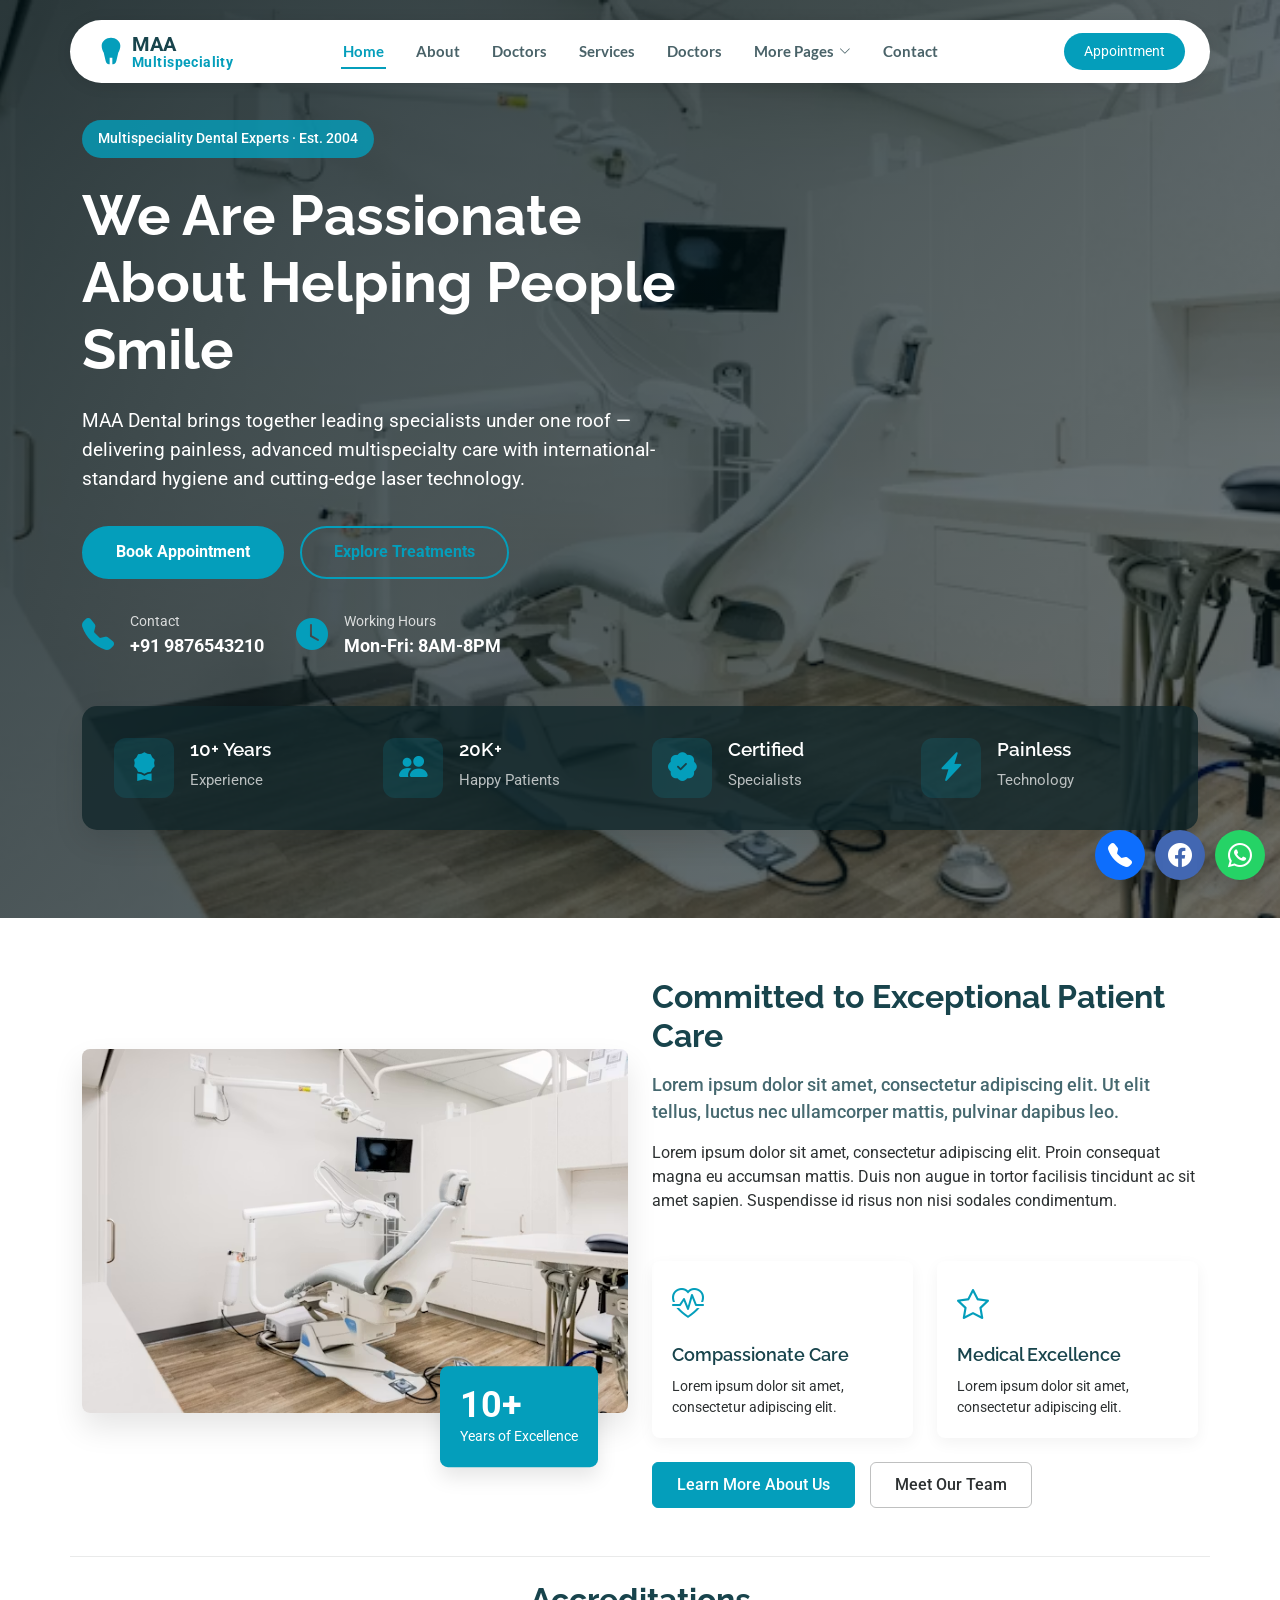
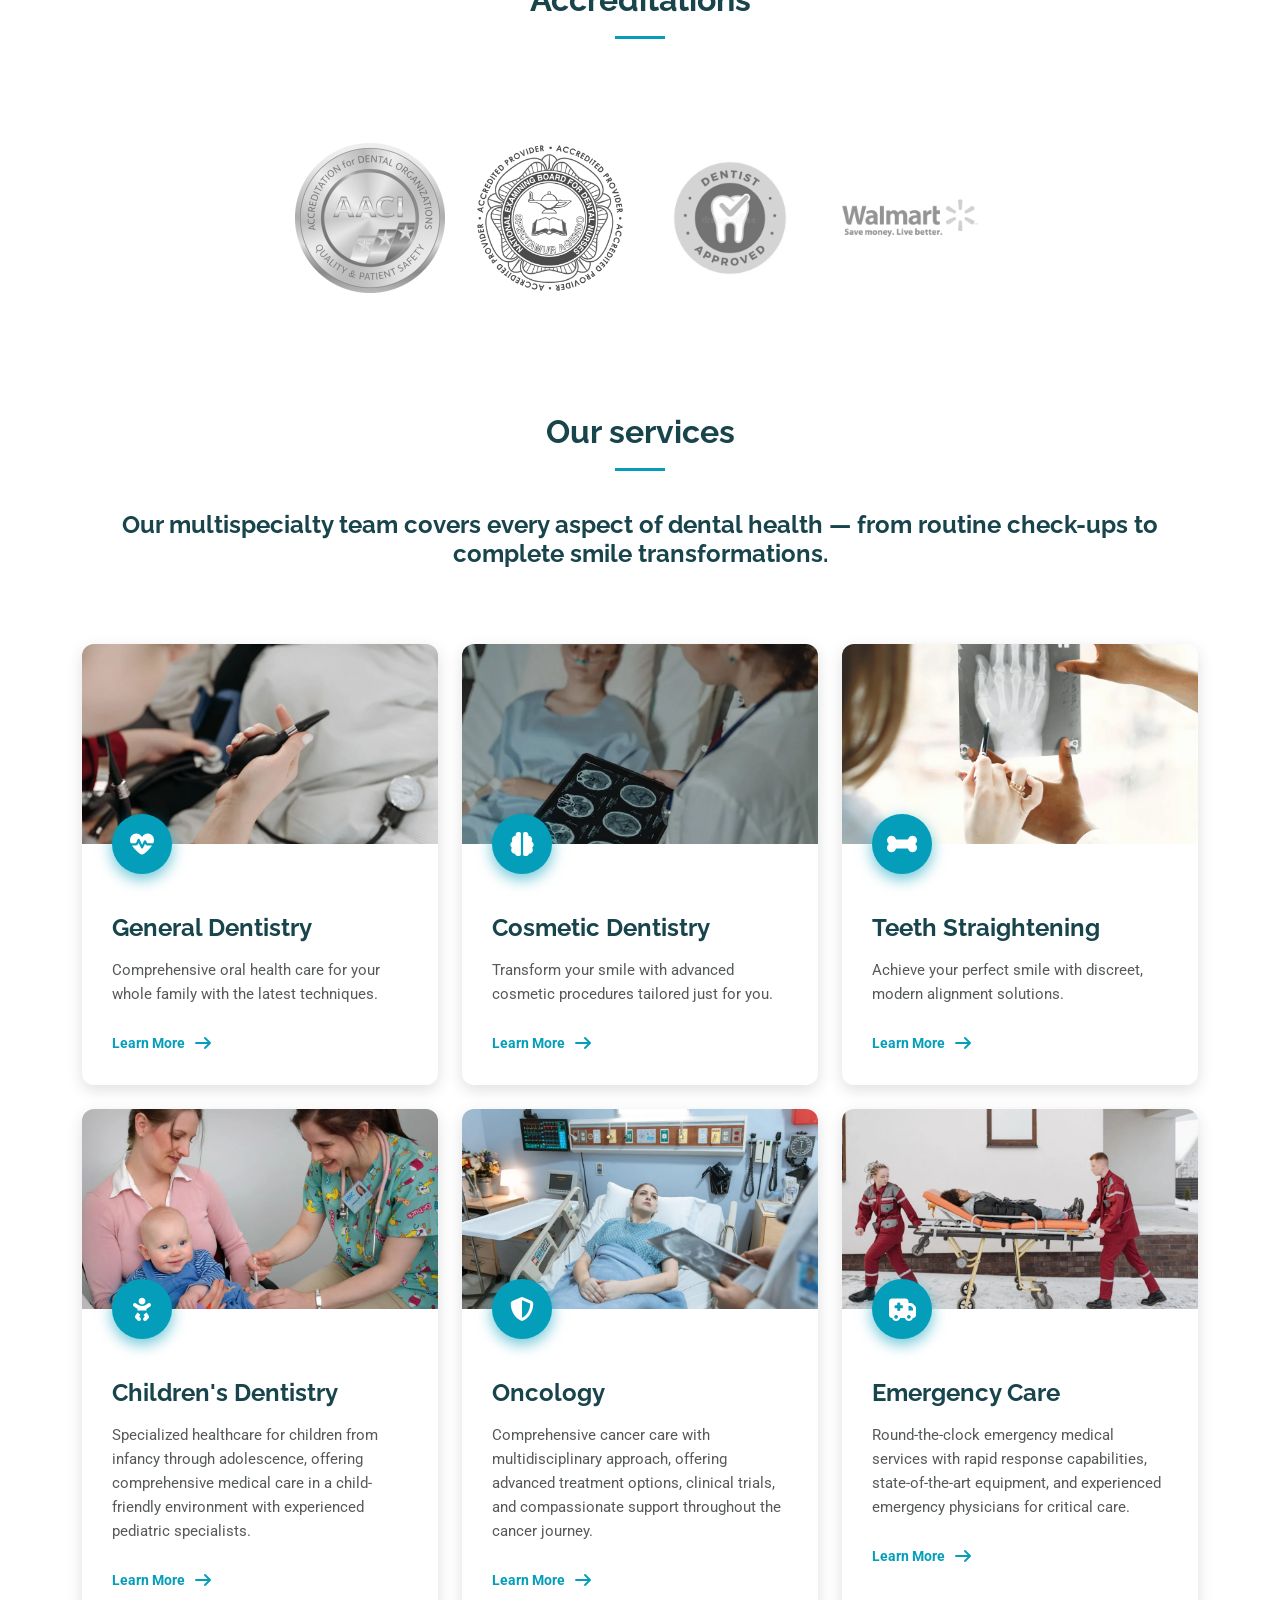
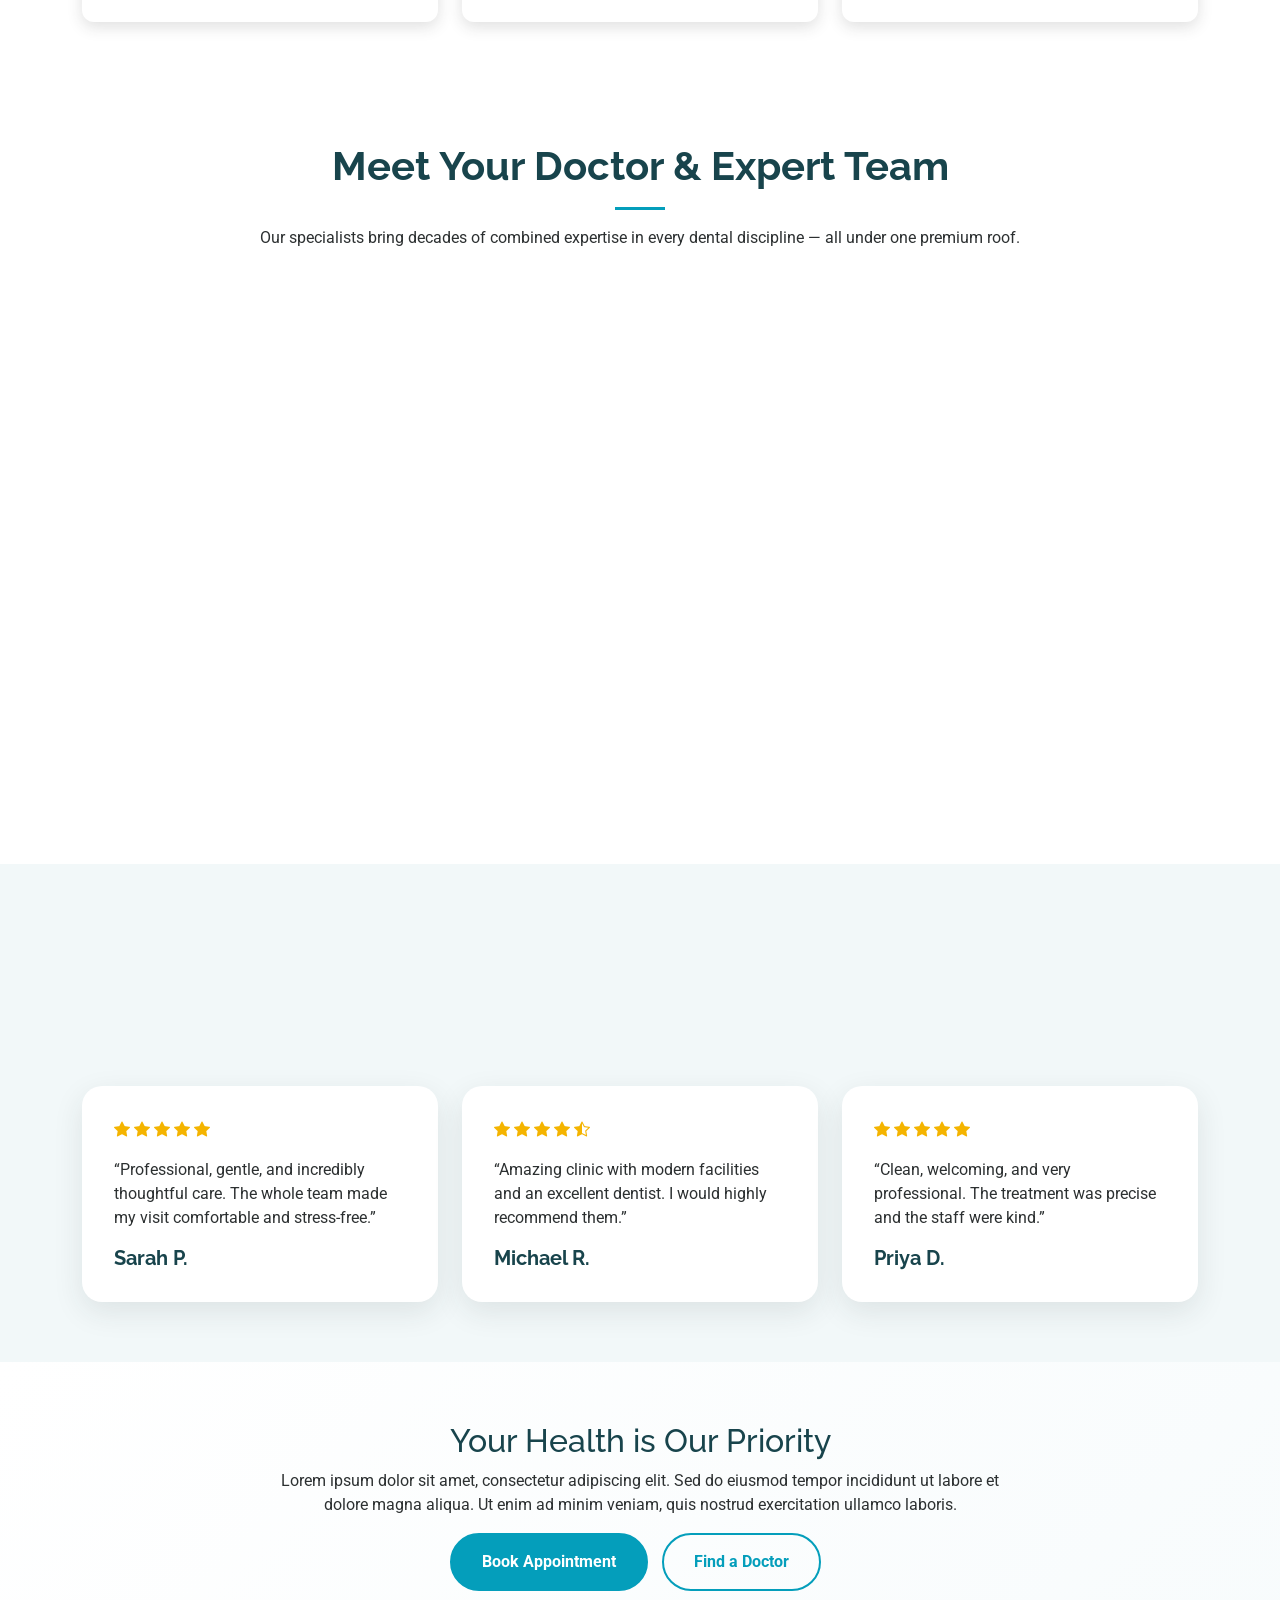
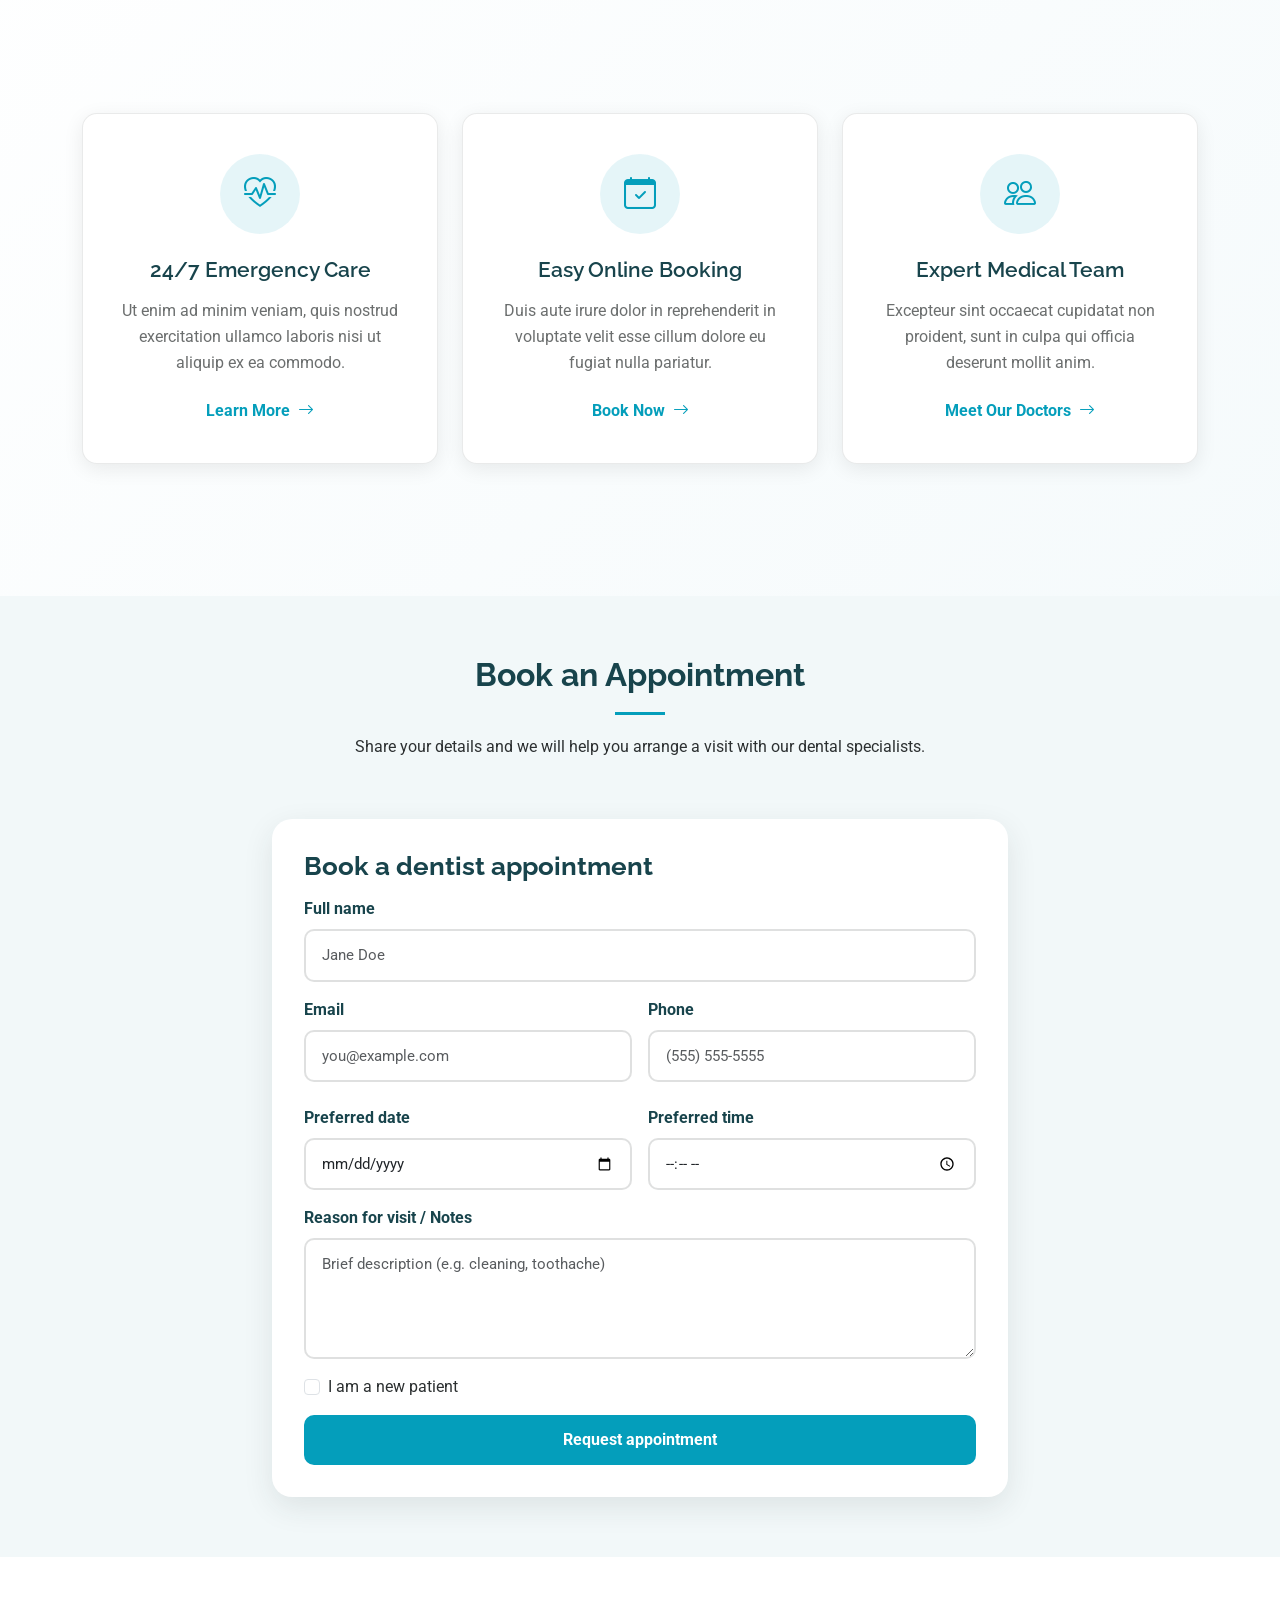
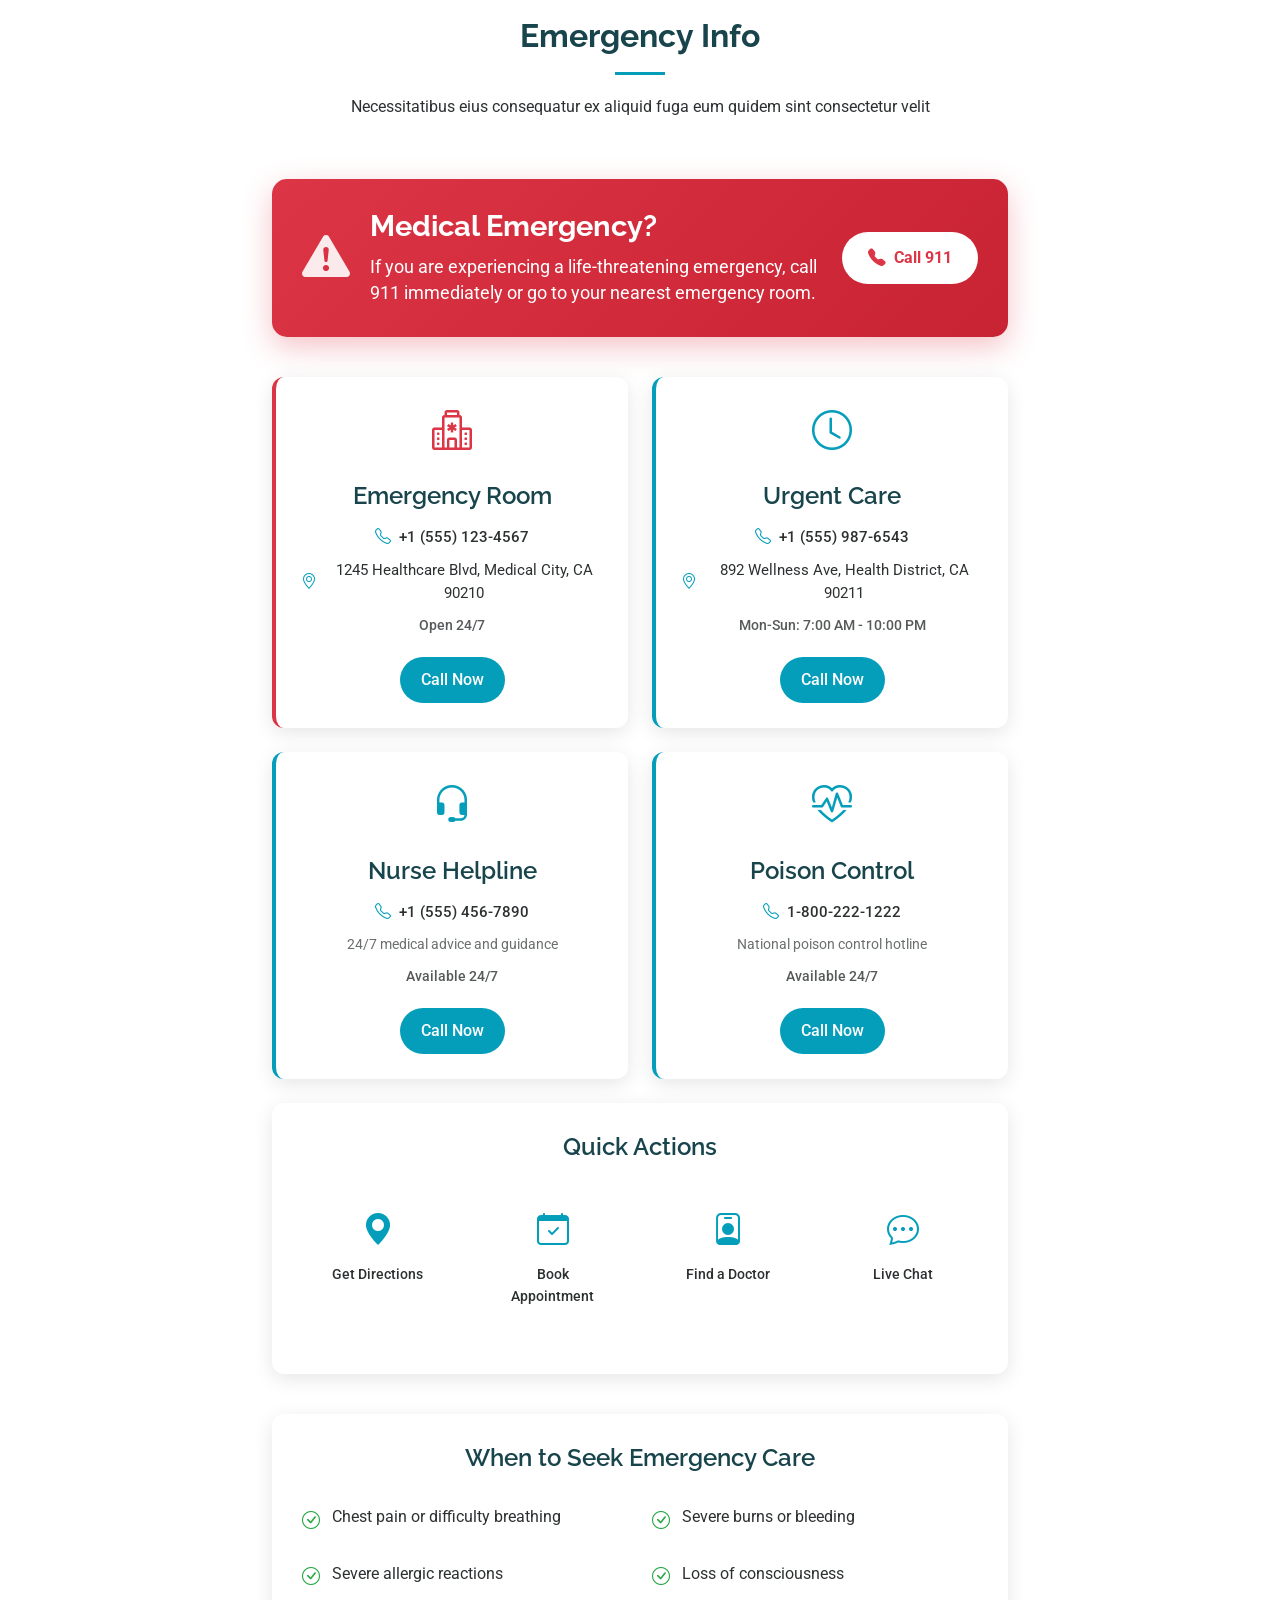
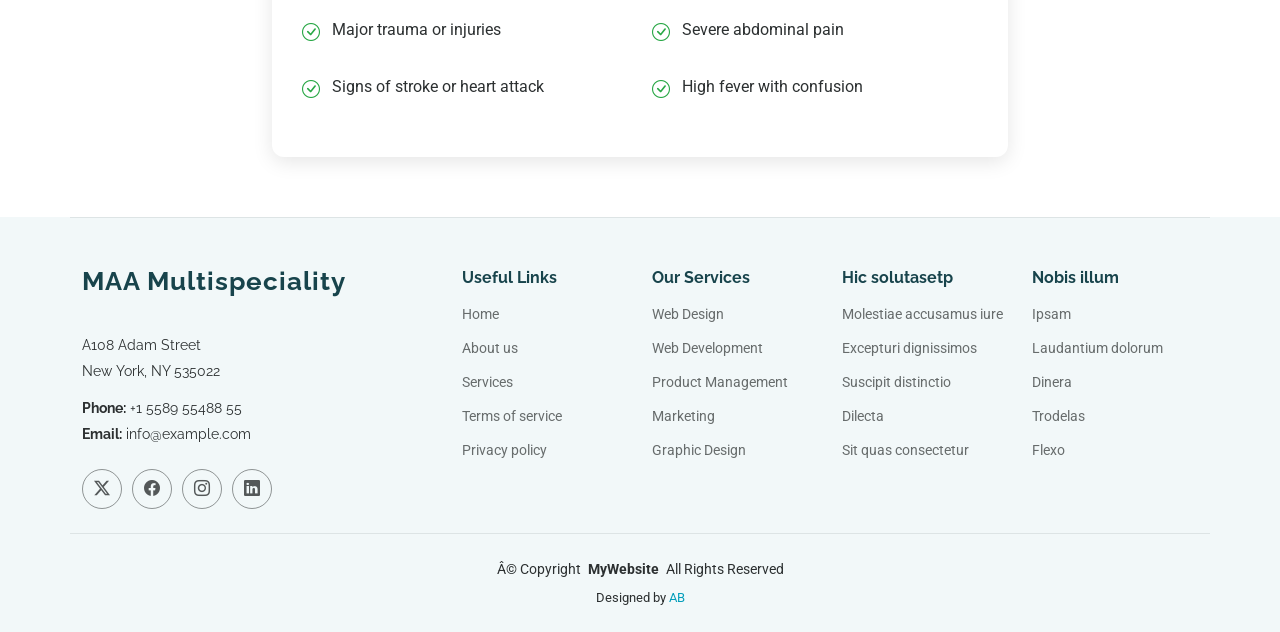
==== commit 36cc1399: "updated contents" ====
--- a/index.html
+++ b/index.html
@@ -13,8 +13,8 @@
   <meta name="robots" content="noindex, nofollow">
 
   <!-- Favicons -->
-  <link rel="icon" href="img/favicon.png">
-  <link rel="apple-touch-icon" href="img/apple-touch-icon.png">
+  <link rel="icon" href="img/dental-icon.png">
+  <link rel="apple-touch-icon" href="img/dental-icon.png">
 
   <!-- Vendor CSS -->
   <link rel="stylesheet" href="css/fonts.css">
@@ -51,14 +51,14 @@
         <ul>
           <li><a href="#" class="active">Home</a></li>
           <li><a href="#">About</a></li>
-          <li><a href="#">Departments</a></li>
-          <li><a href="#">Services</a></li>
-          <li><a href="#">Doctors</a></li>
+          <li><a href="#find-a-doctor">Doctors</a></li>
+          <li><a href="#featured-departments">Services</a></li>
+          <li><a href="#find-a-doctor">Doctors</a></li>
           <li class="dropdown"><a href="#"><span>More Pages</span> <i class="bi bi-chevron-down toggle-dropdown"></i></a>
             <ul>
               <li><a href="#">Department Details</a></li>
               <li><a href="#">Service Details</a></li>
-              <li><a href="#">Appointment</a></li>
+              <li><a href="#appointment-form">Appointment</a></li>
               <li><a href="#">Testimonials</a></li>
               <li><a href="#">Frequently Asked Questions</a></li>
               <li><a href="#">Gallery</a></li>
@@ -67,7 +67,7 @@
               <li><a href="#">404</a></li>
             </ul>
           </li>
-          <li class="dropdown"><a href="#"><span>Dropdown</span> <i class="bi bi-chevron-down toggle-dropdown"></i></a>
+          <!-- <li class="dropdown"><a href="#"><span>Dropdown</span> <i class="bi bi-chevron-down toggle-dropdown"></i></a>
             <ul>
               <li><a href="#">Dropdown 1</a></li>
               <li class="dropdown"><a href="#"><span>Deep Dropdown</span> <i class="bi bi-chevron-down toggle-dropdown"></i></a>
@@ -83,13 +83,13 @@
               <li><a href="#">Dropdown 3</a></li>
               <li><a href="#">Dropdown 4</a></li>
             </ul>
-          </li>
+          </li> -->
           <li><a href="#">Contact</a></li>
         </ul>
         <i class="mobile-nav-toggle d-xl-none bi bi-list"></i>
       </nav>
 
-      <a class="btn-getstarted" href="#">Appointment</a>
+      <a class="btn-getstarted" href="#appointment-form">Appointment</a>
 
     </div>
   </header>
@@ -115,7 +115,7 @@
                     <p data-aos="fade-up" data-aos-delay="250">MAA Dental brings together leading specialists under one roof — delivering painless, advanced multispecialty care with international-standard hygiene and cutting-edge laser technology.</p>
 
                     <div class="cta-group" data-aos="fade-up" data-aos-delay="300">
-                      <a href="#" class="btn btn-primary">Book Appointment</a>
+                      <a href="#appointment-form" class="btn btn-primary">Book Appointment</a>
                       <a href="#" class="btn btn-outline">Explore Treatments</a>
                     </div>
 
@@ -199,6 +199,8 @@
       </div>
     </section><!-- /Hero Section -->
 
+    
+
     <!-- Home About Section -->
     <section id="home-about" class="home-about section">
 
@@ -246,7 +248,7 @@
 
               <div class="cta-wrapper mt-4">
                 <a href="#" class="btn btn-primary">Learn More About Us</a>
-                <a href="#" class="btn btn-outline">Meet Our Team</a>
+                <a href="#find-a-doctor" class="btn btn-outline">Meet Our Team</a>
               </div>
             </div>
           </div>
@@ -254,18 +256,21 @@
 
         <div class="row mt-5 pt-4 certifications-row" data-aos="fade-up" data-aos-delay="600">
           <div class="col-12 text-center mb-4">
-            <h4 class="certification-title">Our Accreditations</h4>
+           <div class="container section-title" data-aos="fade-up">
+        <h2>Accreditations</h2>
+        
+      </div><!-- End Section Title -->
           </div>
           <div class="col-12">
             <div class="certifications">
               <div class="certification-item" data-aos="zoom-in" data-aos-delay="700">
-                <img src="img/clients-1.webp" alt="Certification">
+                <img src="img/acc1.png" alt="Certification">
               </div>
               <div class="certification-item" data-aos="zoom-in" data-aos-delay="800">
-                <img src="img/clients-2.webp" alt="Certification">
+                <img src="img/acc2.png" alt="Certification">
               </div>
               <div class="certification-item" data-aos="zoom-in" data-aos-delay="900">
-                <img src="img/clients-3.webp" alt="Certification">
+                <img src="img/acc3.webp" alt="Certification">
               </div>
               <div class="certification-item" data-aos="zoom-in" data-aos-delay="1000">
                 <img src="img/clients-4.webp" alt="Certification">
@@ -283,8 +288,8 @@
 
       <!-- Section Title -->
       <div class="container section-title" data-aos="fade-up">
-        <h2>Featured Departments</h2>
-        <p>Necessitatibus eius consequatur ex aliquid fuga eum quidem sint consectetur velit</p>
+        <h2>Our services</h2>
+        <h3>Our multispecialty team covers every aspect of dental health — from routine check-ups to complete smile transformations.</h3>
       </div><!-- End Section Title -->
 
       <div class="container" data-aos="fade-up" data-aos-delay="100">
@@ -300,8 +305,8 @@
                 <div class="department-icon">
                   <i class="fas fa-heartbeat"></i>
                 </div>
-                <h3>Cardiology</h3>
-                <p>Comprehensive cardiovascular care with advanced diagnostic techniques and treatment options for heart conditions, ensuring optimal cardiac health for all patients.</p>
+                <h3>General Dentistry</h3>
+                <p>Comprehensive oral health care for your whole family with the latest techniques.</p>
                 <a href="#" class="btn-learn-more">
                   <span>Learn More</span>
                   <i class="fas fa-arrow-right"></i>
@@ -319,8 +324,8 @@
                 <div class="department-icon">
                   <i class="fas fa-brain"></i>
                 </div>
-                <h3>Neurology</h3>
-                <p>Expert neurological care specializing in brain and nervous system disorders, providing cutting-edge treatments and compassionate support for neurological conditions.</p>
+                <h3>Cosmetic Dentistry</h3>
+                <p>Transform your smile with advanced cosmetic procedures tailored just for you.</p>
                 <a href="#" class="btn-learn-more">
                   <span>Learn More</span>
                   <i class="fas fa-arrow-right"></i>
@@ -338,8 +343,8 @@
                 <div class="department-icon">
                   <i class="fas fa-bone"></i>
                 </div>
-                <h3>Orthopedics</h3>
-                <p>Advanced musculoskeletal care focusing on bones, joints, and muscles with innovative surgical and non-surgical treatment approaches for mobility restoration.</p>
+                <h3>Teeth Straightening</h3>
+                <p>Achieve your perfect smile with discreet, modern alignment solutions.</p>
                 <a href="#" class="btn-learn-more">
                   <span>Learn More</span>
                   <i class="fas fa-arrow-right"></i>
@@ -357,7 +362,7 @@
                 <div class="department-icon">
                   <i class="fas fa-baby"></i>
                 </div>
-                <h3>Pediatrics</h3>
+                <h3>Children's Dentistry</h3>
                 <p>Specialized healthcare for children from infancy through adolescence, offering comprehensive medical care in a child-friendly environment with experienced pediatric specialists.</p>
                 <a href="#" class="btn-learn-more">
                   <span>Learn More</span>
@@ -409,121 +414,22 @@
 
       </div>
 
-    </section><!-- /Featured Departments Section -->
-
-    <!-- Featured Services Section -->
-    <section id="featured-services" class="featured-services section light-background">
+    </section>
+    
+    <!-- /Featured Departments Section -->
+
+   
+
+    <!-- Find A Doctor Section -->
+    <section id="find-a-doctor" class="find-a-doctor section">
 
       <!-- Section Title -->
       <div class="container section-title" data-aos="fade-up">
-        <h2>Featured Services</h2>
-        <p>Necessitatibus eius consequatur ex aliquid fuga eum quidem sint consectetur velit</p>
+        <h2>Meet Your Doctor & Expert Team</h2>
+        <p>Our specialists bring decades of combined expertise in every dental discipline — all under one premium roof.</p>
       </div><!-- End Section Title -->
 
-      <div class="container" data-aos="fade-up" data-aos-delay="100">
-
-        <div class="row gy-4">
-
-          <div class="col-lg-6" data-aos="fade-up" data-aos-delay="200">
-            <div class="service-card">
-              <div class="service-icon">
-                <i class="fas fa-heartbeat"></i>
-              </div>
-              <div class="service-content">
-                <h3>Cardiology Excellence</h3>
-                <p>Lorem ipsum dolor sit amet, consectetur adipiscing elit. Sed do eiusmod tempor incididunt ut labore et dolore magna aliqua. Ut enim ad minim veniam, quis nostrud exercitation.</p>
-                <ul class="service-features">
-                  <li><i class="fas fa-check-circle"></i>Advanced Heart Surgery</li>
-                  <li><i class="fas fa-check-circle"></i>24/7 Emergency Care</li>
-                  <li><i class="fas fa-check-circle"></i>Preventive Screenings</li>
-                </ul>
-                <a href="#" class="service-btn">
-                  Learn More
-                  <i class="fas fa-arrow-right"></i>
-                </a>
-              </div>
-            </div>
-          </div><!-- End Service Card -->
-
-          <div class="col-lg-6" data-aos="fade-up" data-aos-delay="300">
-            <div class="service-card">
-              <div class="service-icon">
-                <i class="fas fa-brain"></i>
-              </div>
-              <div class="service-content">
-                <h3>Neurology &amp; Brain Health</h3>
-                <p>Ut enim ad minim veniam, quis nostrud exercitation ullamco laboris nisi ut aliquip ex ea commodo consequat. Duis aute irure dolor in reprehenderit in voluptate velit esse.</p>
-                <ul class="service-features">
-                  <li><i class="fas fa-check-circle"></i>Brain Imaging &amp; Diagnostics</li>
-                  <li><i class="fas fa-check-circle"></i>Stroke Treatment Center</li>
-                  <li><i class="fas fa-check-circle"></i>Neurological Rehabilitation</li>
-                </ul>
-                <a href="#" class="service-btn">
-                  Learn More
-                  <i class="fas fa-arrow-right"></i>
-                </a>
-              </div>
-            </div>
-          </div><!-- End Service Card -->
-
-          <div class="col-lg-6" data-aos="fade-up" data-aos-delay="400">
-            <div class="service-card">
-              <div class="service-icon">
-                <i class="fas fa-bone"></i>
-              </div>
-              <div class="service-content">
-                <h3>Orthopedic Surgery</h3>
-                <p>Excepteur sint occaecat cupidatat non proident, sunt in culpa qui officia deserunt mollit anim id est laborum. Sed ut perspiciatis unde omnis iste natus error.</p>
-                <ul class="service-features">
-                  <li><i class="fas fa-check-circle"></i>Joint Replacement Surgery</li>
-                  <li><i class="fas fa-check-circle"></i>Sports Medicine</li>
-                  <li><i class="fas fa-check-circle"></i>Minimally Invasive Procedures</li>
-                </ul>
-                <a href="#" class="service-btn">
-                  Learn More
-                  <i class="fas fa-arrow-right"></i>
-                </a>
-              </div>
-            </div>
-          </div><!-- End Service Card -->
-
-          <div class="col-lg-6" data-aos="fade-up" data-aos-delay="500">
-            <div class="service-card">
-              <div class="service-icon">
-                <i class="fas fa-ambulance"></i>
-              </div>
-              <div class="service-content">
-                <h3>Emergency &amp; Trauma Care</h3>
-                <p>Nemo enim ipsam voluptatem quia voluptas sit aspernatur aut odit aut fugit, sed quia consequuntur magni dolores eos qui ratione voluptatem sequi nesciunt.</p>
-                <ul class="service-features">
-                  <li><i class="fas fa-check-circle"></i>24/7 Emergency Department</li>
-                  <li><i class="fas fa-check-circle"></i>Level 1 Trauma Center</li>
-                  <li><i class="fas fa-check-circle"></i>Critical Care Units</li>
-                </ul>
-                <a href="#" class="service-btn">
-                  Learn More
-                  <i class="fas fa-arrow-right"></i>
-                </a>
-              </div>
-            </div>
-          </div><!-- End Service Card -->
-
-        </div>
-
-      </div>
-
-    </section><!-- /Featured Services Section -->
-
-    <!-- Find A Doctor Section -->
-    <section id="find-a-doctor" class="find-a-doctor section">
-
-      <!-- Section Title -->
-      <div class="container section-title" data-aos="fade-up">
-        <h2>Find A Doctor</h2>
-        <p>Necessitatibus eius consequatur ex aliquid fuga eum quidem sint consectetur velit</p>
-      </div><!-- End Section Title -->
-
-      <div class="container" data-aos="fade-up" data-aos-delay="100">
+      <!-- <div class="container" data-aos="fade-up" data-aos-delay="100">
 
         <div class="row justify-content-center" data-aos="fade-up" data-aos-delay="200">
           <div class="col-lg-12">
@@ -555,17 +461,17 @@
               </form>
             </div>
           </div>
-        </div>
+        </div> -->
 
         <div class="row" data-aos="fade-up" data-aos-delay="400">
           <div class="col-lg-4 col-md-6 mb-4">
             <div class="doctor-card">
               <div class="doctor-image">
-                <img src="img/logo.png" alt="Dr. Sarah Mitchell" class="img-fluid">
+                <img src="img/staff-1.webp" alt="Dr. Sarah Mitchell" class="img-fluid">
                 <div class="availability-badge online">Available</div>
               </div>
               <div class="doctor-info">
-                <h5>Dr. Sarah Mitchell</h5>
+                <h5>Dr. XXXXX</h5>
                 <p class="specialty">Cardiology</p>
                 <p class="experience">15+ years experience</p>
                 <div class="rating">
@@ -578,7 +484,7 @@
                 </div>
                 <div class="appointment-actions">
                   <a href="#" class="btn btn-outline-primary btn-sm">View Profile</a>
-                  <a href="#" class="btn btn-primary btn-sm">Book Appointment</a>
+                  <a href="#appointment-form" class="btn btn-primary btn-sm">Book Appointment</a>
                 </div>
               </div>
             </div>
@@ -587,11 +493,11 @@
           <div class="col-lg-4 col-md-6 mb-4">
             <div class="doctor-card">
               <div class="doctor-image">
-                <img src="img/logo.png" alt="Dr. Michael Rodriguez" class="img-fluid">
+                <img src="img/staff-3.webp" alt="Dr. Michael Rodriguez" class="img-fluid">
                 <div class="availability-badge busy">In Surgery</div>
               </div>
               <div class="doctor-info">
-                <h5>Dr. Michael Rodriguez</h5>
+                <h5>Dr. AAAAAA</h5>
                 <p class="specialty">Neurology</p>
                 <p class="experience">12+ years experience</p>
                 <div class="rating">
@@ -604,7 +510,7 @@
                 </div>
                 <div class="appointment-actions">
                   <a href="#" class="btn btn-outline-primary btn-sm">View Profile</a>
-                  <a href="#" class="btn btn-primary btn-sm">Book Appointment</a>
+                  <a href="#appointment-form" class="btn btn-primary btn-sm">Book Appointment</a>
                 </div>
               </div>
             </div>
@@ -613,11 +519,11 @@
           <div class="col-lg-4 col-md-6 mb-4">
             <div class="doctor-card">
               <div class="doctor-image">
-                <img src="img/logo.png" alt="Dr. Emily Chen" class="img-fluid">
+                <img src="img/staff-5.webp" alt="Dr. Emily Chen" class="img-fluid">
                 <div class="availability-badge online">Available</div>
               </div>
               <div class="doctor-info">
-                <h5>Dr. Emily Chen</h5>
+                <h5>Dr. TTTTT</h5>
                 <p class="specialty">Pediatrics</p>
                 <p class="experience">8+ years experience</p>
                 <div class="rating">
@@ -630,13 +536,13 @@
                 </div>
                 <div class="appointment-actions">
                   <a href="#" class="btn btn-outline-primary btn-sm">View Profile</a>
-                  <a href="#" class="btn btn-primary btn-sm">Book Appointment</a>
+                  <a href="#appointment-form" class="btn btn-primary btn-sm">Book Appointment</a>
                 </div>
               </div>
             </div>
           </div><!-- End Doctor Card -->
 
-          <div class="col-lg-4 col-md-6 mb-4">
+          <!-- <div class="col-lg-4 col-md-6 mb-4">
             <div class="doctor-card">
               <div class="doctor-image">
                 <img src="img/logo.png" alt="Dr. James Thompson" class="img-fluid">
@@ -656,12 +562,14 @@
                 </div>
                 <div class="appointment-actions">
                   <a href="#" class="btn btn-outline-primary btn-sm">View Profile</a>
-                  <a href="#" class="btn btn-primary btn-sm">Book Appointment</a>
-                </div>
-              </div>
-            </div>
-          </div><!-- End Doctor Card -->
-
+                  <a href="#appointment-form" class="btn btn-primary btn-sm">Book Appointment</a>
+                </div>
+              </div>
+            </div>
+          </div> -->
+          
+          <!-- End Doctor Card -->
+<!-- 
           <div class="col-lg-4 col-md-6 mb-4">
             <div class="doctor-card">
               <div class="doctor-image">
@@ -682,12 +590,14 @@
                 </div>
                 <div class="appointment-actions">
                   <a href="#" class="btn btn-outline-primary btn-sm">View Profile</a>
-                  <a href="#" class="btn btn-primary btn-sm">Book Appointment</a>
-                </div>
-              </div>
-            </div>
-          </div><!-- End Doctor Card -->
-
+                  <a href="#appointment-form" class="btn btn-primary btn-sm">Book Appointment</a>
+                </div>
+              </div>
+            </div>
+          </div> -->
+          
+          <!-- End Doctor Card -->
+<!-- 
           <div class="col-lg-4 col-md-6 mb-4">
             <div class="doctor-card">
               <div class="doctor-image">
@@ -708,11 +618,14 @@
                 </div>
                 <div class="appointment-actions">
                   <a href="#" class="btn btn-outline-primary btn-sm">View Profile</a>
-                  <a href="#" class="btn btn-primary btn-sm">Book Appointment</a>
-                </div>
-              </div>
-            </div>
-          </div><!-- End Doctor Card -->
+                  <a href="#appointment-form" class="btn btn-primary btn-sm">Book Appointment</a>
+                </div>
+              </div>
+            </div>
+          </div> -->
+          
+          
+          <!-- End Doctor Card -->
 
         </div>
 
@@ -721,6 +634,61 @@
     </section>
     
     <!-- /Find A Doctor Section -->
+
+
+    <!-- Google Reviews Section -->
+    <section id="google-reviews" class="google-reviews section light-background">
+      <div class="container section-title" data-aos="fade-up">
+        <h2>Google Reviews</h2>
+        <p>Patients trust us for our care, comfort, and consistently positive experience.</p>
+      </div>
+
+      <div class="container" data-aos="fade-up" data-aos-delay="100">
+        <div class="row gy-4">
+          <div class="col-lg-4 col-md-6">
+            <div class="review-card">
+              <div class="review-stars">
+                <i class="bi bi-star-fill"></i>
+                <i class="bi bi-star-fill"></i>
+                <i class="bi bi-star-fill"></i>
+                <i class="bi bi-star-fill"></i>
+                <i class="bi bi-star-fill"></i>
+              </div>
+              <p>“Professional, gentle, and incredibly thoughtful care. The whole team made my visit comfortable and stress-free.”</p>
+              <h5>Sarah P.</h5>
+            </div>
+          </div>
+
+          <div class="col-lg-4 col-md-6">
+            <div class="review-card">
+              <div class="review-stars">
+                <i class="bi bi-star-fill"></i>
+                <i class="bi bi-star-fill"></i>
+                <i class="bi bi-star-fill"></i>
+                <i class="bi bi-star-fill"></i>
+                <i class="bi bi-star-half"></i>
+              </div>
+              <p>“Amazing clinic with modern facilities and an excellent dentist. I would highly recommend them.”</p>
+              <h5>Michael R.</h5>
+            </div>
+          </div>
+
+          <div class="col-lg-4 col-md-6">
+            <div class="review-card">
+              <div class="review-stars">
+                <i class="bi bi-star-fill"></i>
+                <i class="bi bi-star-fill"></i>
+                <i class="bi bi-star-fill"></i>
+                <i class="bi bi-star-fill"></i>
+                <i class="bi bi-star-fill"></i>
+              </div>
+              <p>“Clean, welcoming, and very professional. The treatment was precise and the staff were kind.”</p>
+              <h5>Priya D.</h5>
+            </div>
+          </div>
+        </div>
+      </div>
+    </section><!-- /Google Reviews Section -->
 
     <!-- Call To Action Section -->
     <section id="call-to-action" class="call-to-action section">
@@ -733,8 +701,8 @@
             <p data-aos="fade-up" data-aos-delay="250">Lorem ipsum dolor sit amet, consectetur adipiscing elit. Sed do eiusmod tempor incididunt ut labore et dolore magna aliqua. Ut enim ad minim veniam, quis nostrud exercitation ullamco laboris.</p>
 
             <div class="cta-buttons" data-aos="fade-up" data-aos-delay="300">
-              <a href="#" class="btn-primary">Book Appointment</a>
-              <a href="#" class="btn-secondary">Find a Doctor</a>
+              <a href="#appointment-form" class="btn-primary">Book Appointment</a>
+              <a href="#find-a-doctor" class="btn-secondary">Find a Doctor</a>
             </div>
           </div>
         </div>
@@ -762,7 +730,7 @@
               </div>
               <h5>Easy Online Booking</h5>
               <p>Duis aute irure dolor in reprehenderit in voluptate velit esse cillum dolore eu fugiat nulla pariatur.</p>
-              <a href="#" class="feature-link">
+              <a href="#appointment-form" class="feature-link">
                 <span>Book Now</span>
                 <i class="bi bi-arrow-right"></i>
               </a>
@@ -776,7 +744,7 @@
               </div>
               <h5>Expert Medical Team</h5>
               <p>Excepteur sint occaecat cupidatat non proident, sunt in culpa qui officia deserunt mollit anim.</p>
-              <a href="#" class="feature-link">
+              <a href="#find-a-doctor" class="feature-link">
                 <span>Meet Our Doctors</span>
                 <i class="bi bi-arrow-right"></i>
               </a>
@@ -785,7 +753,7 @@
 
         </div>
 
-        <div class="emergency-alert" data-aos="zoom-in" data-aos-delay="500">
+        <!-- <div class="emergency-alert" data-aos="zoom-in" data-aos-delay="500">
           <div class="row align-items-center">
             <div class="col-lg-8">
               <div class="emergency-content">
@@ -801,15 +769,77 @@
             <div class="col-lg-4 text-end">
               <a href="tel:911" class="emergency-btn">
                 <i class="bi bi-telephone-fill"></i>
-                Call (555) 123-4567
+                Call 99999
               </a>
             </div>
           </div>
         </div>
 
+      </div> -->
+
+    </section><!-- /Call To Action Section -->
+    <!-- Appointment Form Section -->
+    <section id="appointment-form" class="appointment-form section light-background">
+      <div class="container section-title" data-aos="fade-up">
+        <h2>Book an Appointment</h2>
+        <p>Share your details and we will help you arrange a visit with our dental specialists.</p>
       </div>
 
-    </section><!-- /Call To Action Section -->
+      <div class="container" data-aos="fade-up" data-aos-delay="100">
+        <div class="row justify-content-center">
+          <div class="col-lg-8">
+            <div class="appointment-card">
+              <form action="https://usebasin.com/f/a0d912b822a8" method="POST" data-basin-captcha="recaptcha" novalidate>
+                <h4 class="card-title mb-3">Book a dentist appointment</h4>
+
+                <div class="mb-3">
+                  <label for="name" class="form-label">Full name</label>
+                  <input type="text" class="form-control" id="name" name="name" placeholder="Jane Doe" required>
+                </div>
+
+                <div class="row g-3">
+                  <div class="col-md-6">
+                    <label for="email" class="form-label">Email</label>
+                    <input type="email" class="form-control" id="email" name="email" placeholder="you@example.com" required>
+                  </div>
+                  <div class="col-md-6">
+                    <label for="phone" class="form-label">Phone</label>
+                    <input type="tel" class="form-control" id="phone" name="phone" placeholder="(555) 555-5555" required>
+                  </div>
+                </div>
+
+                <div class="row g-3 mt-2">
+                  <div class="col-md-6">
+                    <label for="date" class="form-label">Preferred date</label>
+                    <input type="date" class="form-control" id="date" name="preferred_date">
+                  </div>
+                  <div class="col-md-6">
+                    <label for="time" class="form-label">Preferred time</label>
+                    <input type="time" class="form-control" id="time" name="preferred_time">
+                  </div>
+                </div>
+
+                <div class="mb-3 mt-3">
+                  <label for="reason" class="form-label">Reason for visit / Notes</label>
+                  <textarea class="form-control" id="reason" name="reason" rows="4" placeholder="Brief description (e.g. cleaning, toothache)"></textarea>
+                </div>
+
+                <div class="form-check mb-3">
+                  <input class="form-check-input" type="checkbox" value="yes" id="new_patient" name="new_patient">
+                  <label class="form-check-label" for="new_patient">I am a new patient</label>
+                </div>
+
+                <div class="mb-3" id="basin-recaptcha-placeholder"></div>
+
+                <div class="d-grid">
+                  <button type="submit" class="btn btn-primary">Request appointment</button>
+                </div>
+              </form>
+            </div>
+          </div>
+        </div>
+      </div>
+    </section><!-- /Appointment Form Section -->
 
     <!-- Emergency Info Section -->
     <section id="emergency-info" class="emergency-info section">
@@ -943,7 +973,7 @@
                   </a>
                 </div>
                 <div class="col-sm-6 col-lg-3">
-                  <a href="#" class="action-link">
+                  <a href="#appointment-form" class="action-link">
                     <i class="bi bi-calendar-check"></i>
                     <span>Book Appointment</span>
                   </a>
@@ -1001,7 +1031,7 @@
       <div class="row gy-4">
         <div class="col-lg-4 col-md-6 footer-about">
           <a href="#" class="logo d-flex align-items-center">
-            <span class="sitename">MAA Clinic</span>
+            <span class="sitename">MAA Multispeciality</span>
           </a>
           <div class="footer-contact pt-3">
             <p>A108 Adam Street</p>
@@ -1071,23 +1101,28 @@
         <!-- You can delete the links only if you've purchased the pro version. -->
         <!-- Licensing information: https://bootstrapmade.com/license/ -->
         <!-- Purchase the pro version with working PHP/AJAX contact form: [buy-url] -->
-        Designed by <a href="#">BootstrapMade</a>
+        Designed by <a href="#">AB</a>
       </div>
     </div>
 
   </footer>
 
   <!-- Scroll Top -->
-  <a href="#" id="scroll-top" class="scroll-top d-flex align-items-center justify-content-center"><i class="bi bi-arrow-up-short"></i></a>
+  <!-- <a href="#" id="scroll-top" class="scroll-top d-flex align-items-center justify-content-center"><i class="bi bi-arrow-up-short"></i></a> -->
 
   <!-- Facebook Chat Float -->
-  <a href="https://www.facebook.com/messages/t/yourpage" target="_blank" rel="noreferrer noopener" class="facebook-float d-flex align-items-center justify-content-center" aria-label="Chat on Facebook">
+  <a href="https://www.facebook.com/maadentalclinicjorhat" target="_blank" rel="noreferrer noopener" class="facebook-float d-flex align-items-center justify-content-center" aria-label="Chat on Facebook">
     <i class="bi bi-facebook"></i>
   </a>
 
   <!-- WhatsApp Chat Float -->
-  <a href="https://wa.me/919876543210?text=Hi%20there%2C%20I%20need%20help%20with%20dental%20services" target="_blank" rel="noreferrer noopener" class="whatsapp-float d-flex align-items-center justify-content-center" aria-label="Chat on WhatsApp">
+  <a href="https://wa.me/917578091910?text=Hi%20there%2C%20I%20need%20help%20with%20dental%20services" target="_blank" rel="noreferrer noopener" class="whatsapp-float d-flex align-items-center justify-content-center" aria-label="Chat on WhatsApp">
     <i class="bi bi-whatsapp"></i>
+  </a>
+
+  <!-- Call Float -->
+  <a href="tel:+917578091910" class="call-float d-flex align-items-center justify-content-center" aria-label="Call us">
+    <i class="bi bi-telephone-fill"></i>
   </a>
 
   <!-- Preloader -->
@@ -1117,6 +1152,7 @@
   <script src="vendor/imagesloaded.pkgd.min.js"></script>
   <script src="vendor/isotope.pkgd.min.js"></script>
   <script src="vendor/glightbox.min.js"></script>
+  <script src="https://usebasin.com/basin.js"></script>
 
   <!-- Main JS File -->
   <script src="js/main.js"></script>
--- a/css/main.css
+++ b/css/main.css
@@ -705,7 +705,7 @@
 .whatsapp-float {
   position: fixed;
   right: 14px;
-  bottom: 40px;
+  bottom: 20px;
   z-index: 99999;
   width: 50px;
   height: 50px;
@@ -723,7 +723,8 @@
 }
 
 .whatsapp-float:hover,
-.facebook-float:hover {
+.facebook-float:hover,
+.call-float:hover {
   transform: translateY(-2px);
   box-shadow: 0 14px 26px rgba(0, 0, 0, 0.22);
   opacity: 0.95;
@@ -732,7 +733,7 @@
 .facebook-float {
   position: fixed;
   right: 75px;
-  bottom: 40px;
+  bottom: 20px;
   z-index: 99999;
   width: 50px;
   height: 50px;
@@ -745,6 +746,26 @@
 }
 
 .facebook-float i {
+  font-size: 24px;
+  line-height: 1;
+}
+
+.call-float {
+  position: fixed;
+  right: 135px;
+  bottom: 20px;
+  z-index: 99999;
+  width: 50px;
+  height: 50px;
+  border-radius: 50%;
+  background-color: #0d6efd;
+  color: #ffffff;
+  text-decoration: none;
+  box-shadow: 0 10px 20px rgba(0, 0, 0, 0.18);
+  transition: transform 0.2s ease, box-shadow 0.2s ease, opacity 0.2s ease;
+}
+
+.call-float i {
   font-size: 24px;
   line-height: 1;
 }
@@ -897,6 +918,92 @@
 
 .section-title p {
   margin-bottom: 0;
+}
+
+/*--------------------------------------------------------------
+# Appointment Form Section
+--------------------------------------------------------------*/
+.appointment-form .appointment-card {
+  background: var(--surface-color);
+  border-radius: 20px;
+  padding: 2rem;
+  box-shadow: 0 10px 30px color-mix(in srgb, var(--default-color), transparent 90%);
+}
+
+.appointment-form .card-title {
+  font-size: 1.6rem;
+  font-weight: 700;
+  color: var(--heading-color);
+  margin-bottom: 1.25rem;
+}
+
+.appointment-form .form-label {
+  font-weight: 600;
+  color: var(--heading-color);
+}
+
+.appointment-form .form-control,
+.appointment-form textarea,
+.appointment-form .form-select {
+  padding: 0.8rem 1rem;
+  border: 2px solid color-mix(in srgb, var(--default-color), transparent 85%);
+  border-radius: 10px;
+  font-size: 0.95rem;
+  transition: all 0.3s ease;
+}
+
+.appointment-form .form-control:focus,
+.appointment-form textarea:focus,
+.appointment-form .form-select:focus {
+  border-color: var(--accent-color);
+  box-shadow: 0 0 0 0.2rem color-mix(in srgb, var(--accent-color), transparent 85%);
+}
+
+.appointment-form .form-check-label {
+  color: var(--default-color);
+}
+
+.appointment-form .btn-primary {
+  padding: 0.8rem 1.5rem;
+  border-radius: 10px;
+  font-weight: 600;
+  border: none;
+  background: var(--accent-color);
+  color: var(--contrast-color);
+  transition: all 0.3s ease;
+}
+
+.appointment-form .btn-primary:hover {
+  background: color-mix(in srgb, var(--accent-color), black 15%);
+  transform: translateY(-2px);
+}
+
+/*--------------------------------------------------------------
+# Google Reviews Section
+--------------------------------------------------------------*/
+.google-reviews .review-card {
+  background: var(--surface-color);
+  border-radius: 20px;
+  padding: 2rem;
+  box-shadow: 0 10px 30px color-mix(in srgb, var(--default-color), transparent 90%);
+  height: 100%;
+}
+
+.google-reviews .review-stars {
+  color: #f4b400;
+  margin-bottom: 1rem;
+  font-size: 1rem;
+}
+
+.google-reviews .review-card p {
+  margin-bottom: 1rem;
+  color: var(--default-color);
+}
+
+.google-reviews .review-card h5 {
+  margin-bottom: 0;
+  color: var(--heading-color);
+  font-weight: 700;
 }
 
 /*--------------------------------------------------------------
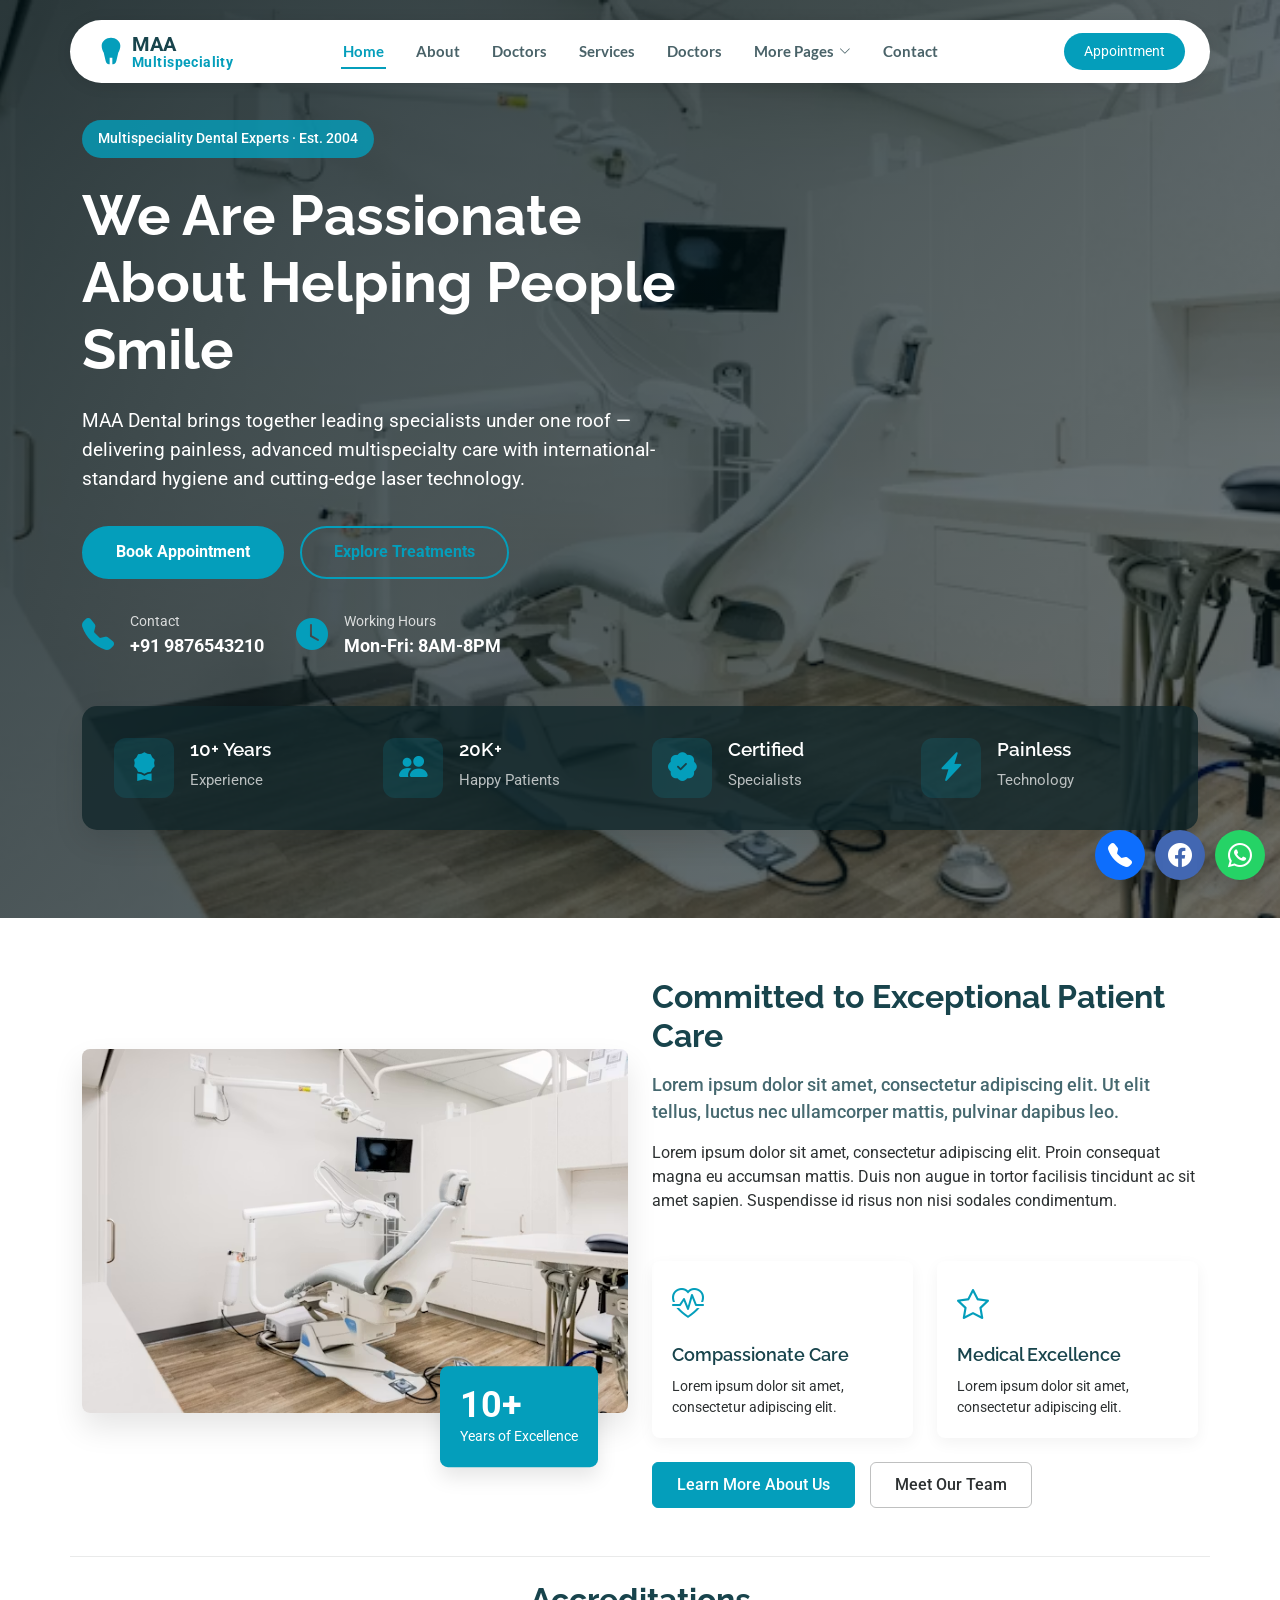
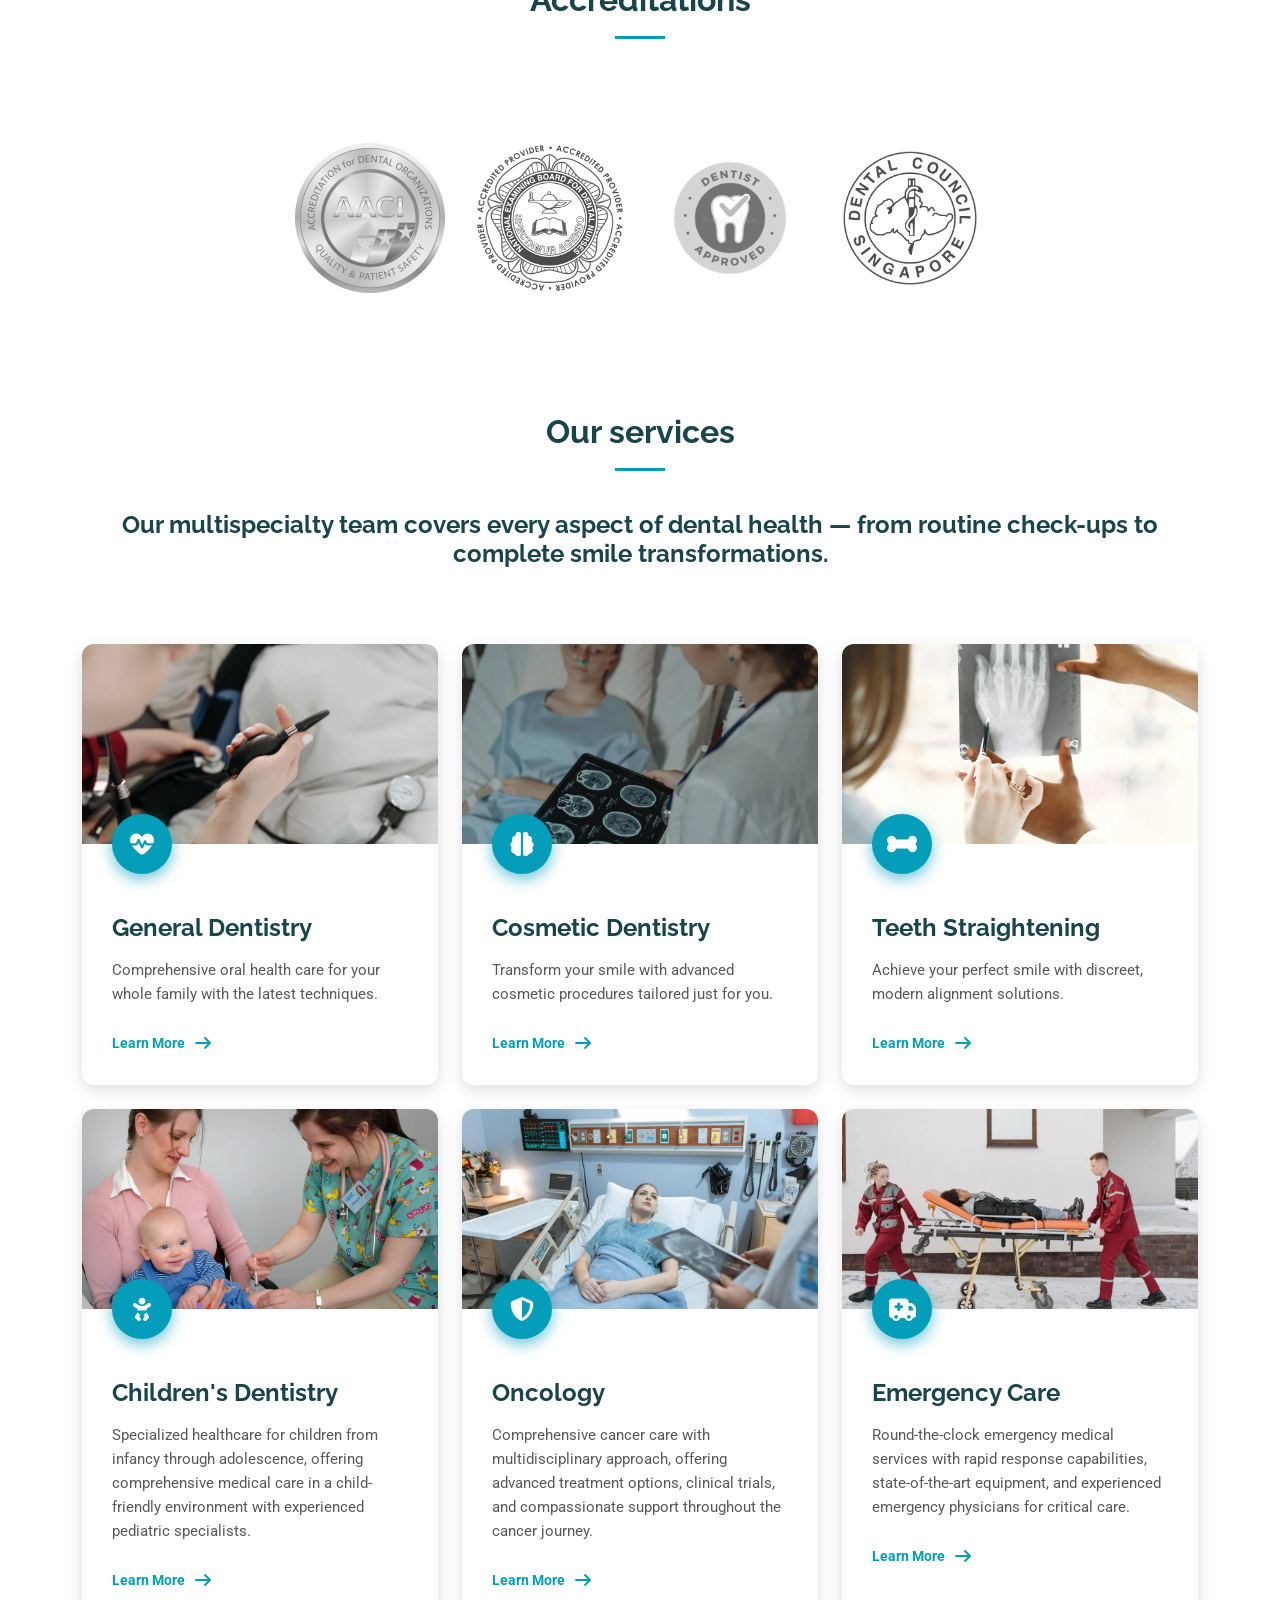
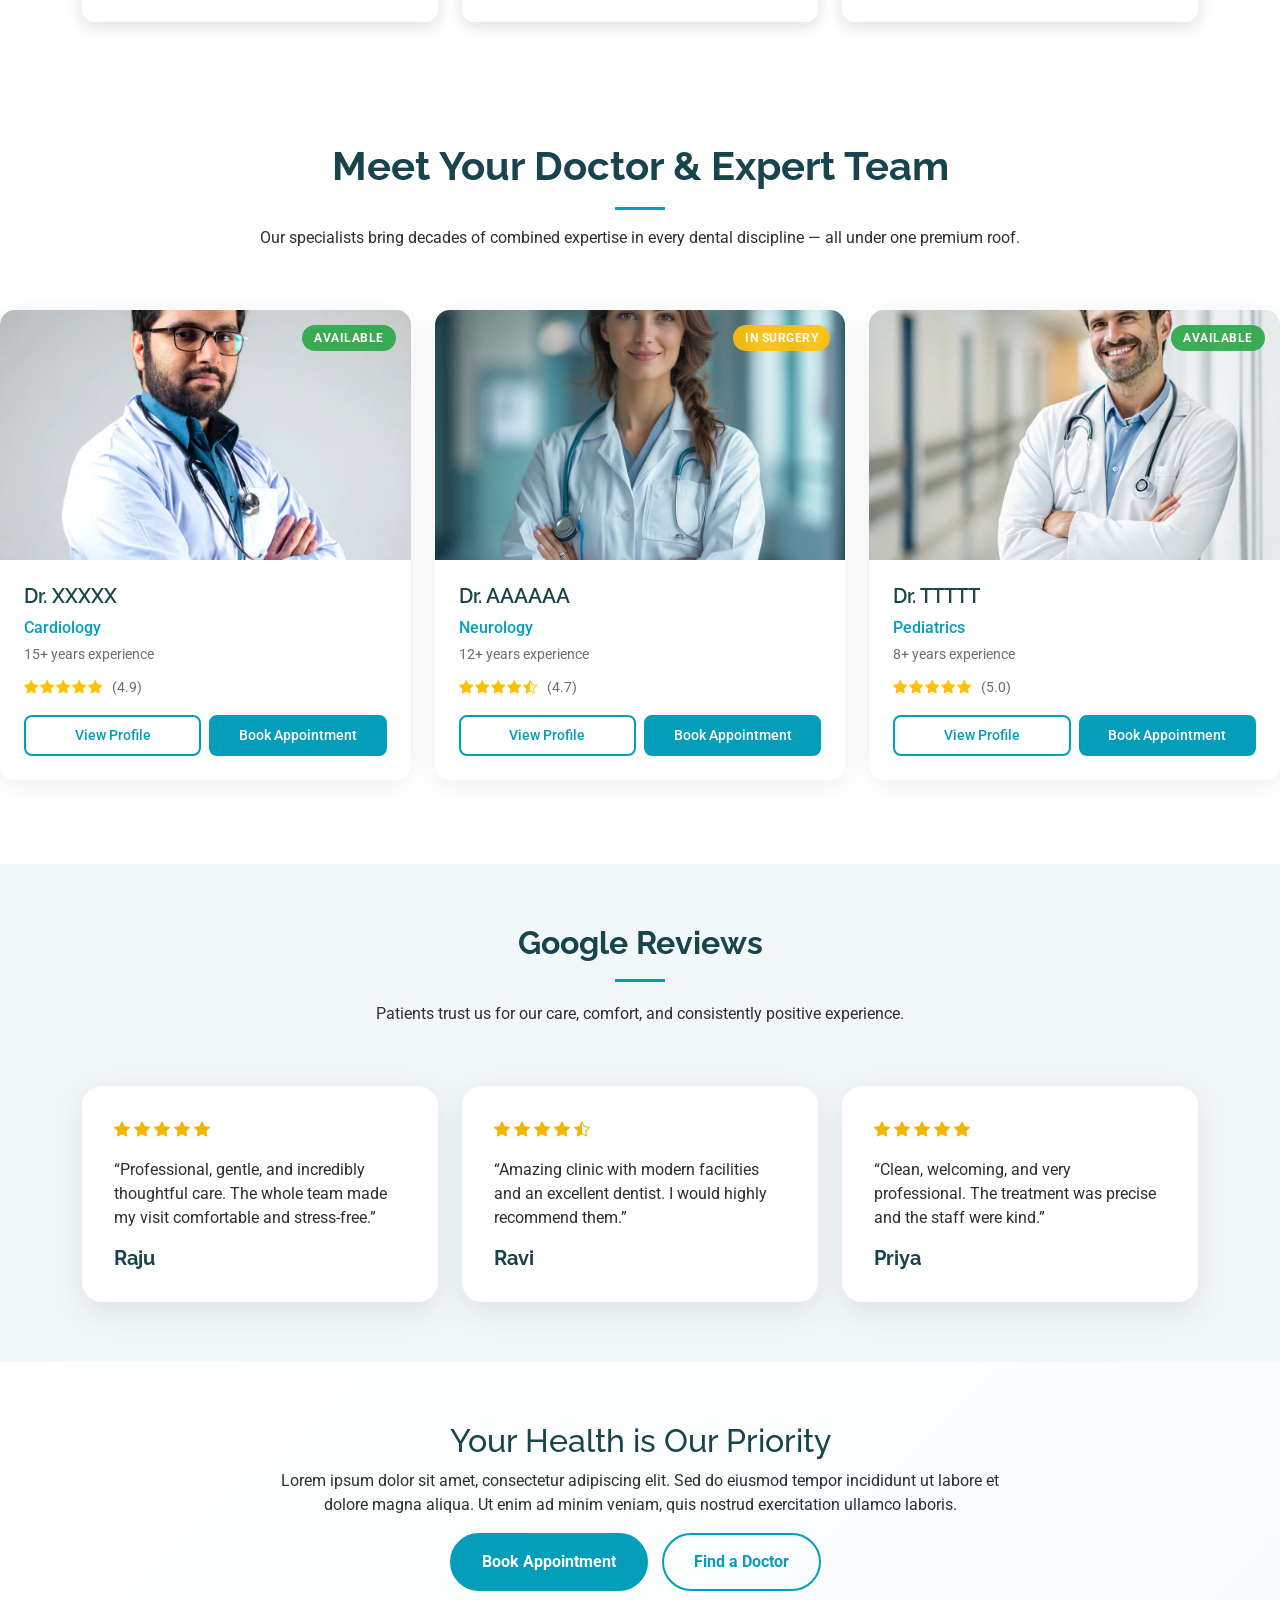
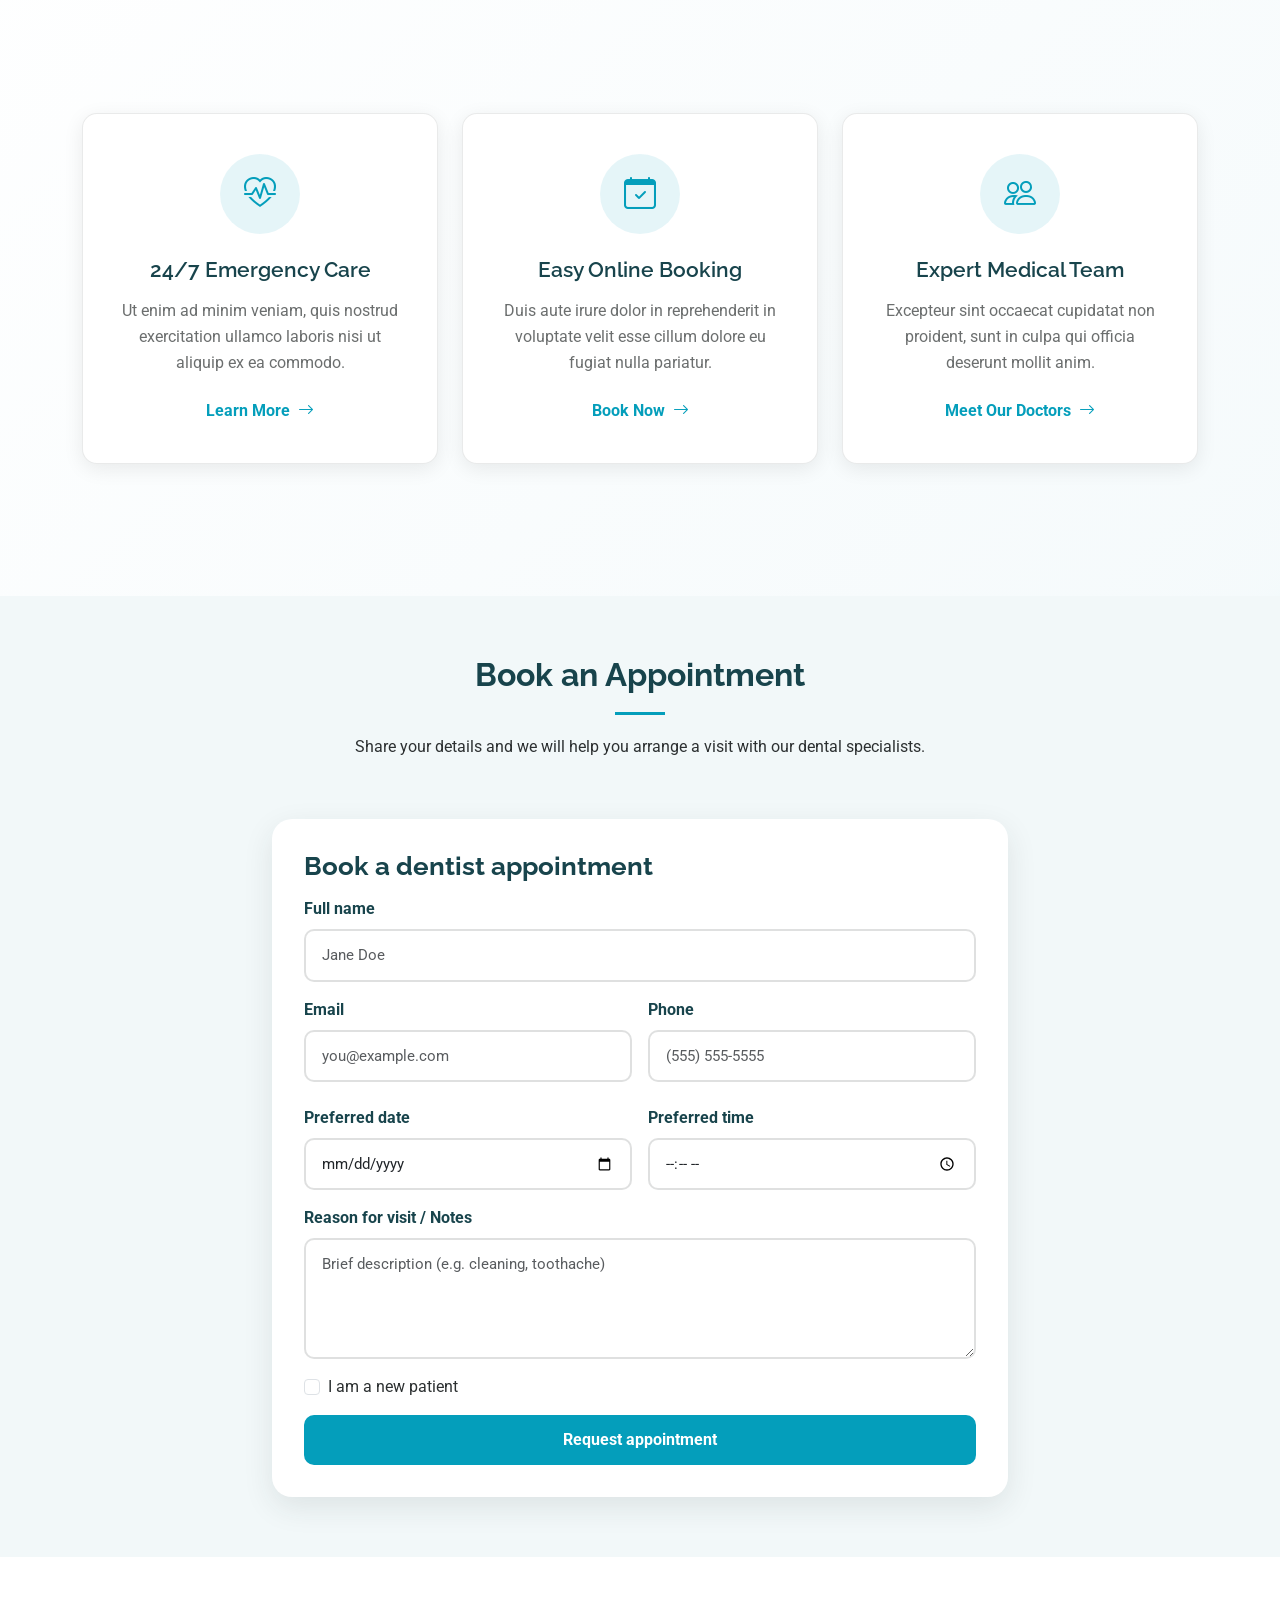
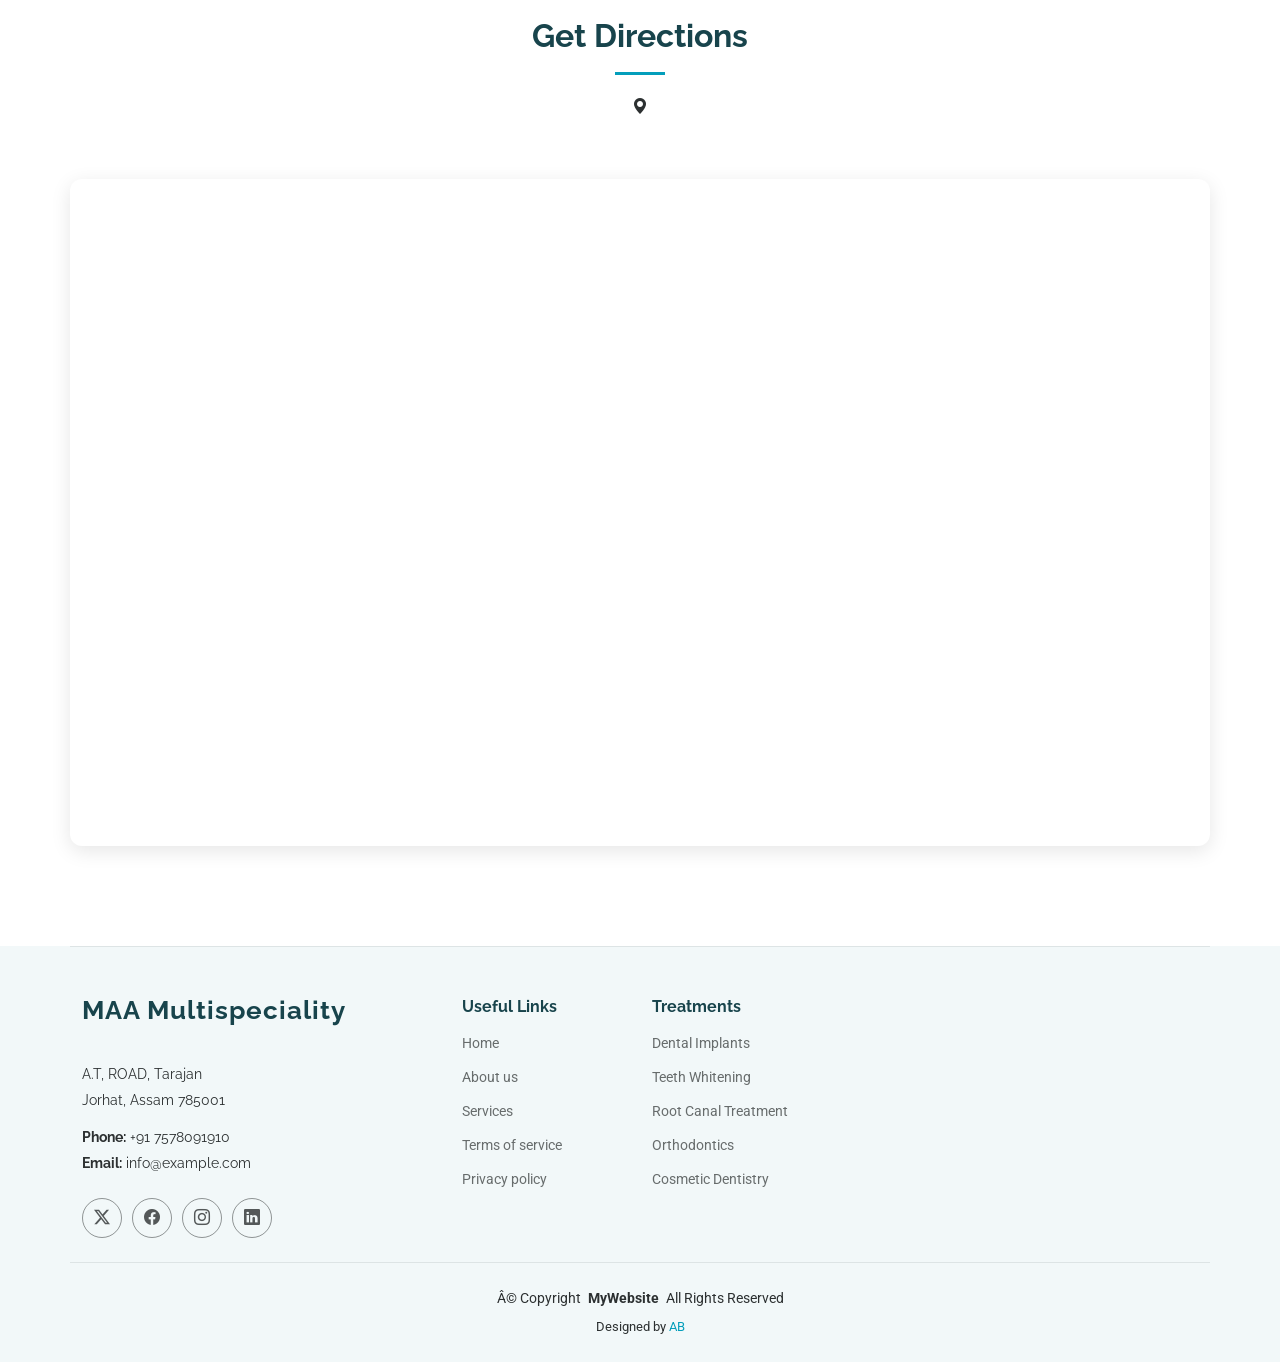
==== commit 98cc4f23: "removed emergency" ====
--- a/index.html
+++ b/index.html
@@ -273,7 +273,7 @@
                 <img src="img/acc3.webp" alt="Certification">
               </div>
               <div class="certification-item" data-aos="zoom-in" data-aos-delay="1000">
-                <img src="img/clients-4.webp" alt="Certification">
+                <img src="img/acc4.png" alt="Certification">
               </div>
             </div>
           </div>
@@ -655,7 +655,7 @@
                 <i class="bi bi-star-fill"></i>
               </div>
               <p>“Professional, gentle, and incredibly thoughtful care. The whole team made my visit comfortable and stress-free.”</p>
-              <h5>Sarah P.</h5>
+              <h5>Raju</h5>
             </div>
           </div>
 
@@ -669,7 +669,7 @@
                 <i class="bi bi-star-half"></i>
               </div>
               <p>“Amazing clinic with modern facilities and an excellent dentist. I would highly recommend them.”</p>
-              <h5>Michael R.</h5>
+              <h5>Ravi</h5>
             </div>
           </div>
 
@@ -683,7 +683,7 @@
                 <i class="bi bi-star-fill"></i>
               </div>
               <p>“Clean, welcoming, and very professional. The treatment was precise and the staff were kind.”</p>
-              <h5>Priya D.</h5>
+              <h5>Priya</h5>
             </div>
           </div>
         </div>
@@ -845,8 +845,9 @@
     <section id="emergency-info" class="emergency-info section">
       <!-- Section Title -->
       <div class="container section-title" data-aos="fade-up">
-        <h2>Emergency Info</h2>
-        <p>Necessitatibus eius consequatur ex aliquid fuga eum quidem sint consectetur velit</p>
+        <h2>Get Directions</h2>
+        <i class="bi bi-geo-alt-fill"></i>
+                    
       </div><!-- End Section Title -->
 
       <div class="container" data-aos="fade-up" data-aos-delay="100">
@@ -855,7 +856,7 @@
           <div class="col-lg-8 col-md-10 mx-auto">
 
             <!-- Emergency Alert Banner -->
-            <div class="emergency-alert" data-aos="zoom-in" data-aos-delay="100">
+            <!-- <div class="emergency-alert" data-aos="zoom-in" data-aos-delay="100">
               <div class="alert-icon">
                 <i class="bi bi-exclamation-triangle-fill"></i>
               </div>
@@ -869,10 +870,12 @@
                   Call 911
                 </a>
               </div>
-            </div><!-- End Emergency Alert -->
+            </div> -->
+            
+            <!-- End Emergency Alert -->
 
             <!-- Emergency Contact Grid -->
-            <div class="row emergency-contacts" data-aos="fade-up" data-aos-delay="200">
+            <!-- <div class="row emergency-contacts" data-aos="fade-up" data-aos-delay="200">
 
               <div class="col-md-6 mb-4">
                 <div class="contact-card urgent">
@@ -895,9 +898,12 @@
                     <a href="tel:+15551234567" class="btn btn-contact">Call Now</a>
                   </div>
                 </div>
-              </div><!-- End Emergency Room Card -->
-
-              <div class="col-md-6 mb-4">
+              </div> -->
+              
+              
+              <!-- End Emergency Room Card -->
+
+              <!-- <div class="col-md-6 mb-4">
                 <div class="contact-card">
                   <div class="card-icon">
                     <i class="bi bi-clock"></i>
@@ -918,9 +924,11 @@
                     <a href="tel:+15559876543" class="btn btn-contact">Call Now</a>
                   </div>
                 </div>
-              </div><!-- End Urgent Care Card -->
-
-              <div class="col-md-6 mb-4">
+              </div> -->
+              
+              <!-- End Urgent Care Card -->
+
+              <!-- <div class="col-md-6 mb-4">
                 <div class="contact-card">
                   <div class="card-icon">
                     <i class="bi bi-headset"></i>
@@ -938,9 +946,11 @@
                     <a href="tel:+15554567890" class="btn btn-contact">Call Now</a>
                   </div>
                 </div>
-              </div><!-- End Nurse Helpline Card -->
-
-              <div class="col-md-6 mb-4">
+              </div> -->
+              
+              <!-- End Nurse Helpline Card -->
+
+              <!-- <div class="col-md-6 mb-4">
                 <div class="contact-card">
                   <div class="card-icon">
                     <i class="bi bi-heart-pulse"></i>
@@ -958,21 +968,26 @@
                     <a href="tel:18002221222" class="btn btn-contact">Call Now</a>
                   </div>
                 </div>
-              </div><!-- End Poison Control Card -->
+              </div> -->
+              
+              <!-- End Poison Control Card -->
 
             </div><!-- End Emergency Contacts -->
 
             <!-- Quick Actions -->
             <div class="quick-actions" data-aos="fade-up" data-aos-delay="300">
-              <h4>Quick Actions</h4>
+              <iframe
+                src="https://www.google.com/maps/embed?pb=!1m18!1m12!1m3!1d14250.331398632401!2d94.18407675541994!3d26.757684899999997!2m3!1f0!2f0!3f0!3m2!1i1024!2i768!4f13.1!3m3!1m2!1s0x3746c329787e8e29%3A0x61f8e0673c7787!2sMAA%20Multispeciality%20Dental%20Clinic!5e0!3m2!1sen!2suk!4v1786061202525!5m2!1sen!2suk"
+                width="800" height="600" style="border:0;" allowfullscreen="" loading="lazy"
+                referrerpolicy="strict-origin-when-cross-origin"></iframe>
               <div class="row">
-                <div class="col-sm-6 col-lg-3">
+                <!-- <div class="col-sm-6 col-lg-3">
                   <a href="#" class="action-link">
                     <i class="bi bi-geo-alt-fill"></i>
                     <span>Get Directions</span>
                   </a>
-                </div>
-                <div class="col-sm-6 col-lg-3">
+                </div> -->
+                <!-- <div class="col-sm-6 col-lg-3">
                   <a href="#appointment-form" class="action-link">
                     <i class="bi bi-calendar-check"></i>
                     <span>Book Appointment</span>
@@ -983,18 +998,20 @@
                     <i class="bi bi-person-badge"></i>
                     <span>Find a Doctor</span>
                   </a>
-                </div>
-                <div class="col-sm-6 col-lg-3">
+                </div> -->
+                <!-- <div class="col-sm-6 col-lg-3">
                   <a href="#" class="action-link">
                     <i class="bi bi-chat-dots"></i>
                     <span>Live Chat</span>
                   </a>
-                </div>
-              </div>
-            </div><!-- End Quick Actions -->
+                </div> -->
+              </div>
+            </div>
+            
+            <!-- End Quick Actions -->
 
             <!-- Emergency Preparation Tips -->
-            <div class="emergency-tips" data-aos="fade-up" data-aos-delay="400">
+            <!-- <div class="emergency-tips" data-aos="fade-up" data-aos-delay="400">
               <h4>When to Seek Emergency Care</h4>
               <div class="row">
                 <div class="col-md-6">
@@ -1014,7 +1031,9 @@
                   </ul>
                 </div>
               </div>
-            </div><!-- End Emergency Tips -->
+            </div> -->
+            
+            <!-- End Emergency Tips -->
 
           </div>
         </div>
@@ -1034,9 +1053,9 @@
             <span class="sitename">MAA Multispeciality</span>
           </a>
           <div class="footer-contact pt-3">
-            <p>A108 Adam Street</p>
-            <p>New York, NY 535022</p>
-            <p class="mt-3"><strong>Phone:</strong> <span>+1 5589 55488 55</span></p>
+            <p>A.T, ROAD, Tarajan</p>
+            <p>Jorhat, Assam 785001</p>
+            <p class="mt-3"><strong>Phone:</strong> <span>+91 7578091910</span></p>
             <p><strong>Email:</strong> <span><a href="#" class="__cf_email__" data-cfemail="92fbfcf4fdd2f7eaf3ffe2fef7bcf1fdff">[email&#160;protected]</a></span></p>
           </div>
           <div class="social-links d-flex mt-4">
@@ -1059,37 +1078,19 @@
         </div>
 
         <div class="col-lg-2 col-md-3 footer-links">
-          <h4>Our Services</h4>
+          <h4>Treatments</h4>
           <ul>
-            <li><a href="#">Web Design</a></li>
-            <li><a href="#">Web Development</a></li>
-            <li><a href="#">Product Management</a></li>
-            <li><a href="#">Marketing</a></li>
-            <li><a href="#">Graphic Design</a></li>
+            <li><a href="#">Dental Implants</a></li>
+            <li><a href="#">Teeth Whitening</a></li>
+            <li><a href="#">Root Canal Treatment</a></li>
+            <li><a href="#">Orthodontics</a></li>
+            <li><a href="#">Cosmetic Dentistry</a></li>
           </ul>
         </div>
 
-        <div class="col-lg-2 col-md-3 footer-links">
-          <h4>Hic solutasetp</h4>
-          <ul>
-            <li><a href="#">Molestiae accusamus iure</a></li>
-            <li><a href="#">Excepturi dignissimos</a></li>
-            <li><a href="#">Suscipit distinctio</a></li>
-            <li><a href="#">Dilecta</a></li>
-            <li><a href="#">Sit quas consectetur</a></li>
-          </ul>
-        </div>
-
-        <div class="col-lg-2 col-md-3 footer-links">
-          <h4>Nobis illum</h4>
-          <ul>
-            <li><a href="#">Ipsam</a></li>
-            <li><a href="#">Laudantium dolorum</a></li>
-            <li><a href="#">Dinera</a></li>
-            <li><a href="#">Trodelas</a></li>
-            <li><a href="#">Flexo</a></li>
-          </ul>
-        </div>
+        
+
+       
 
       </div>
     </div>
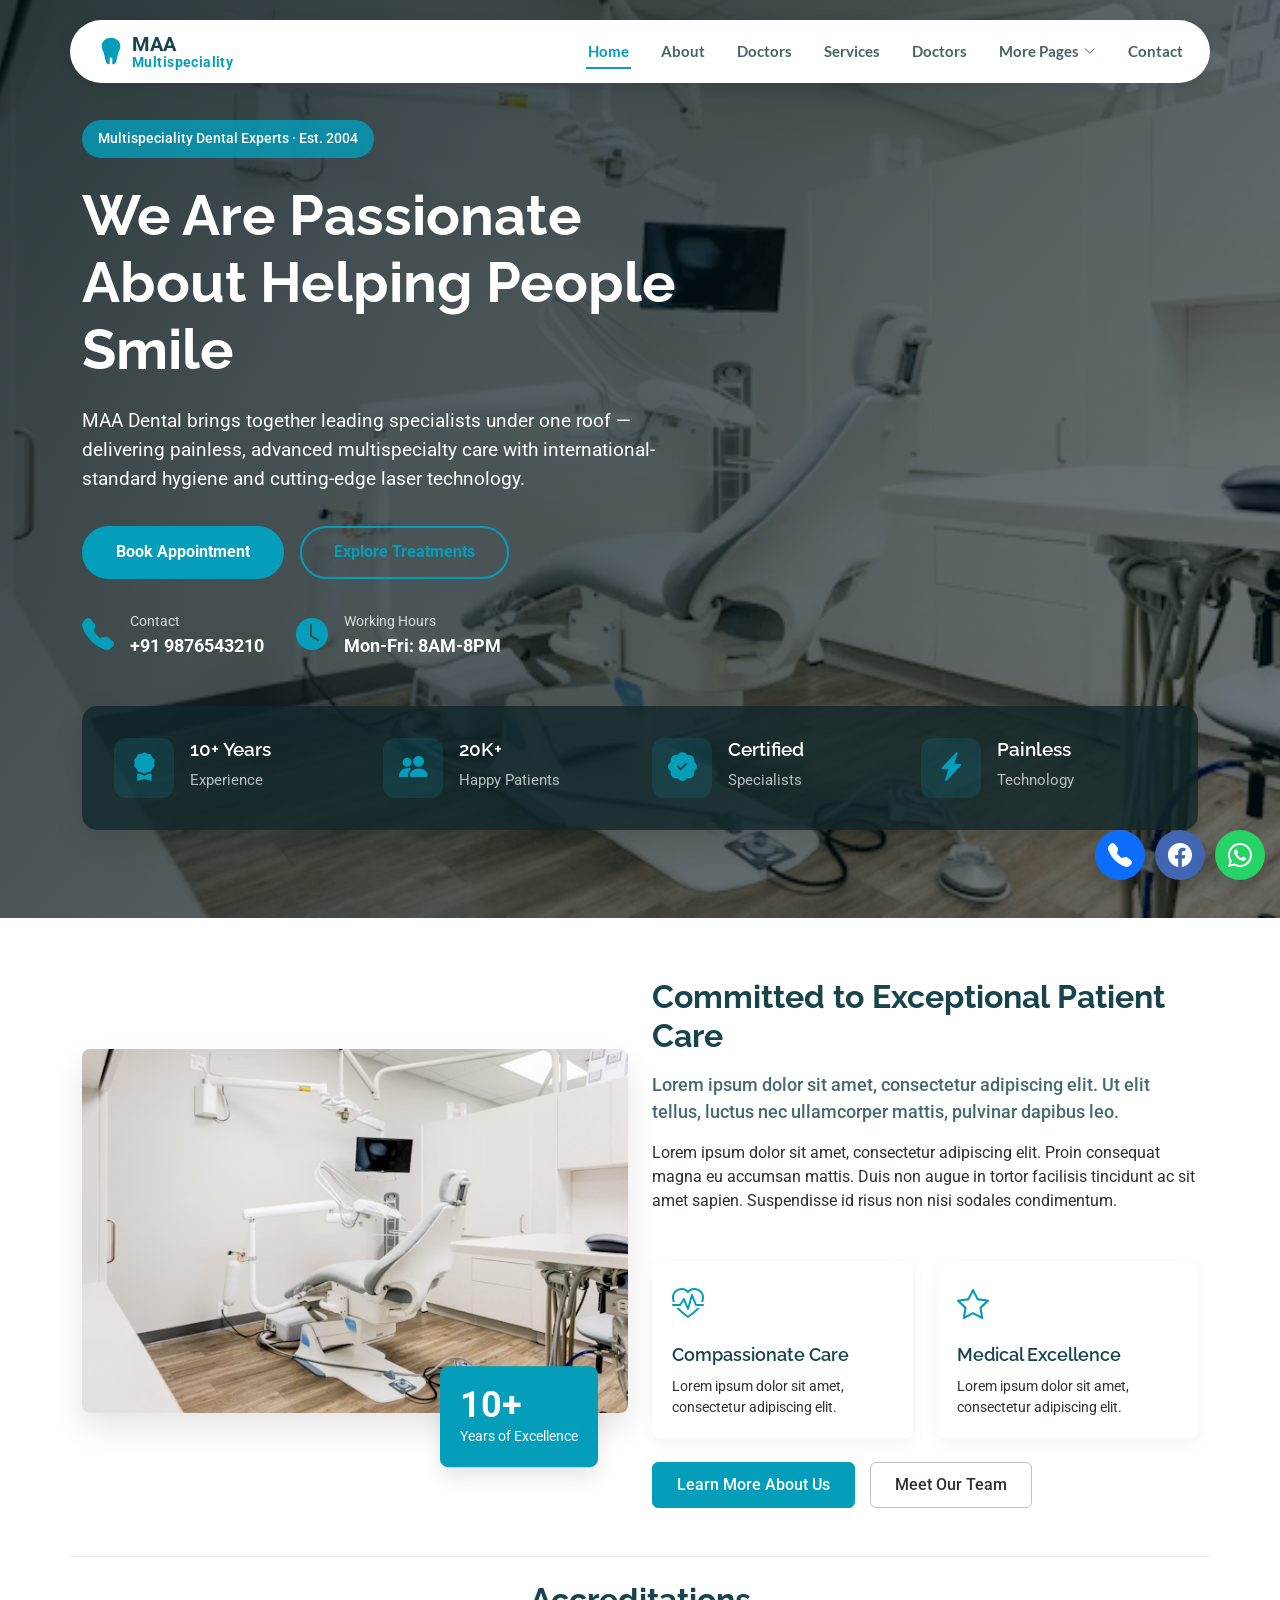
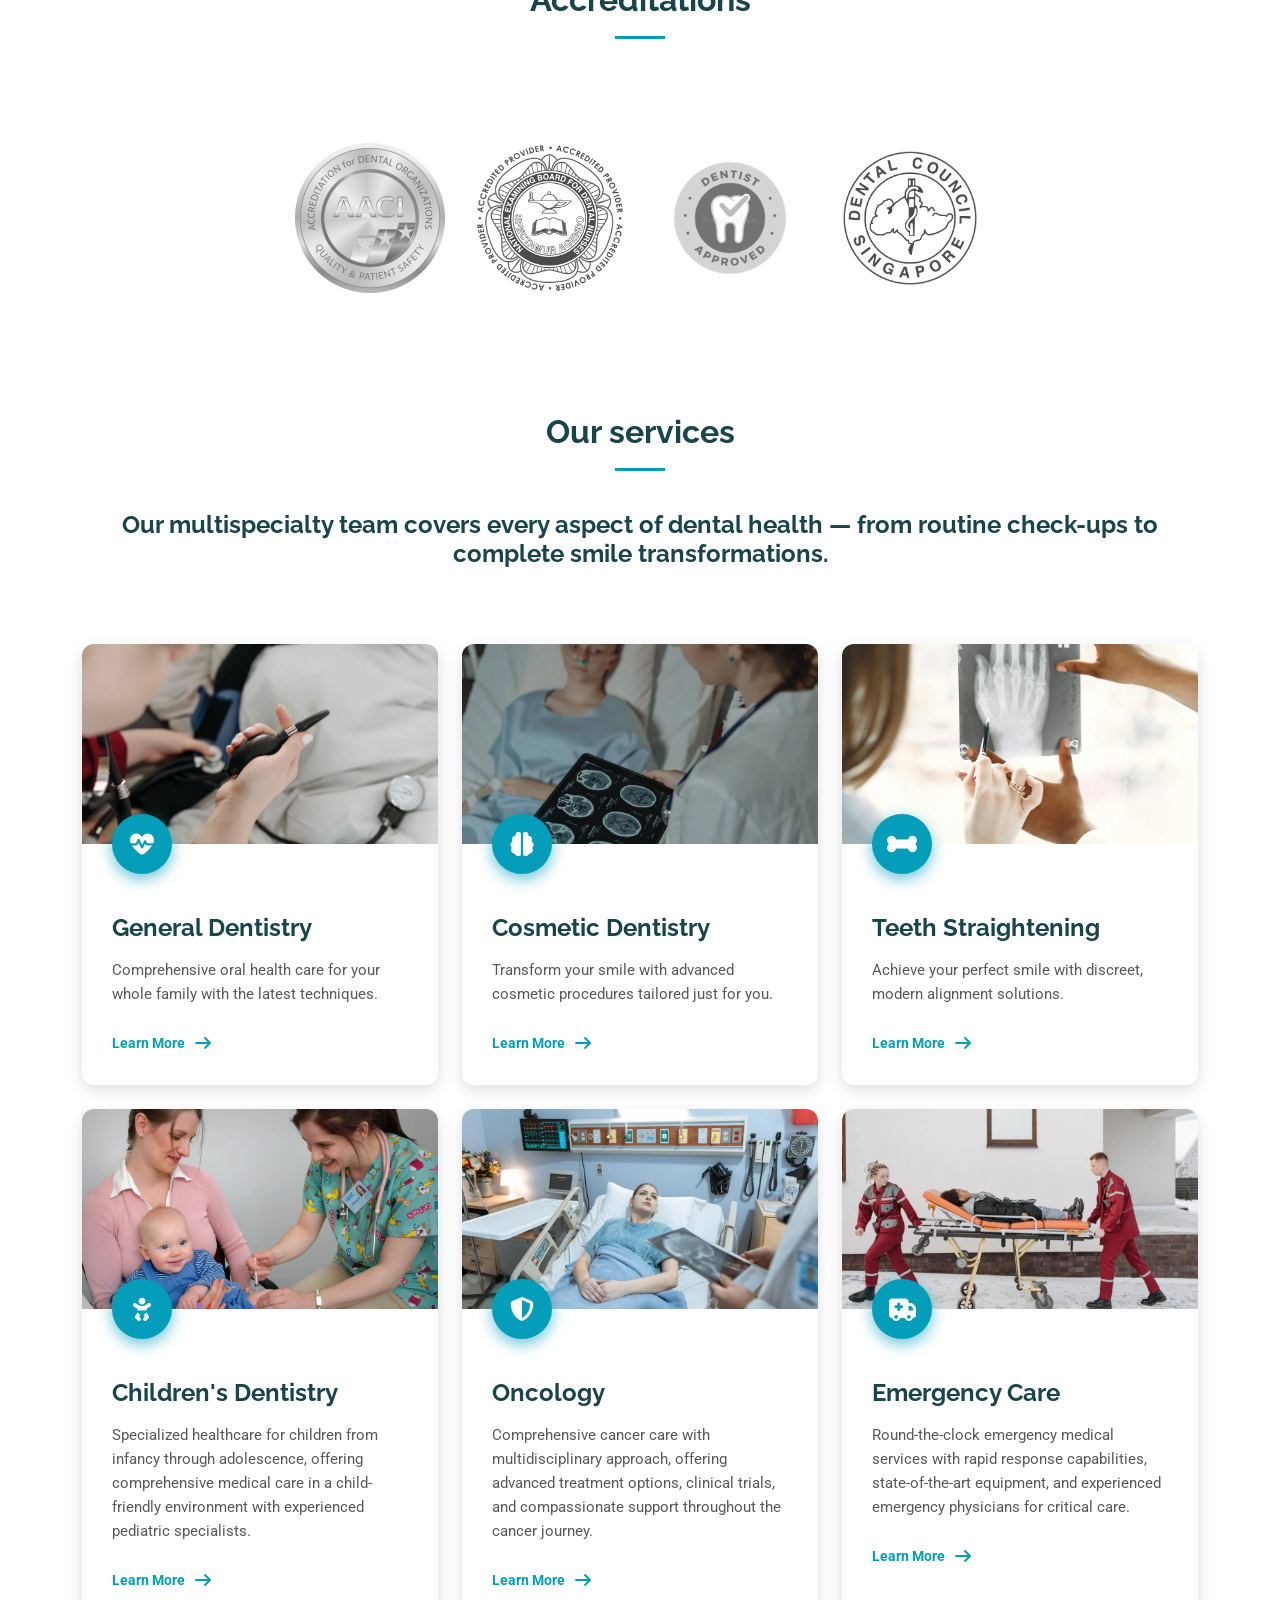
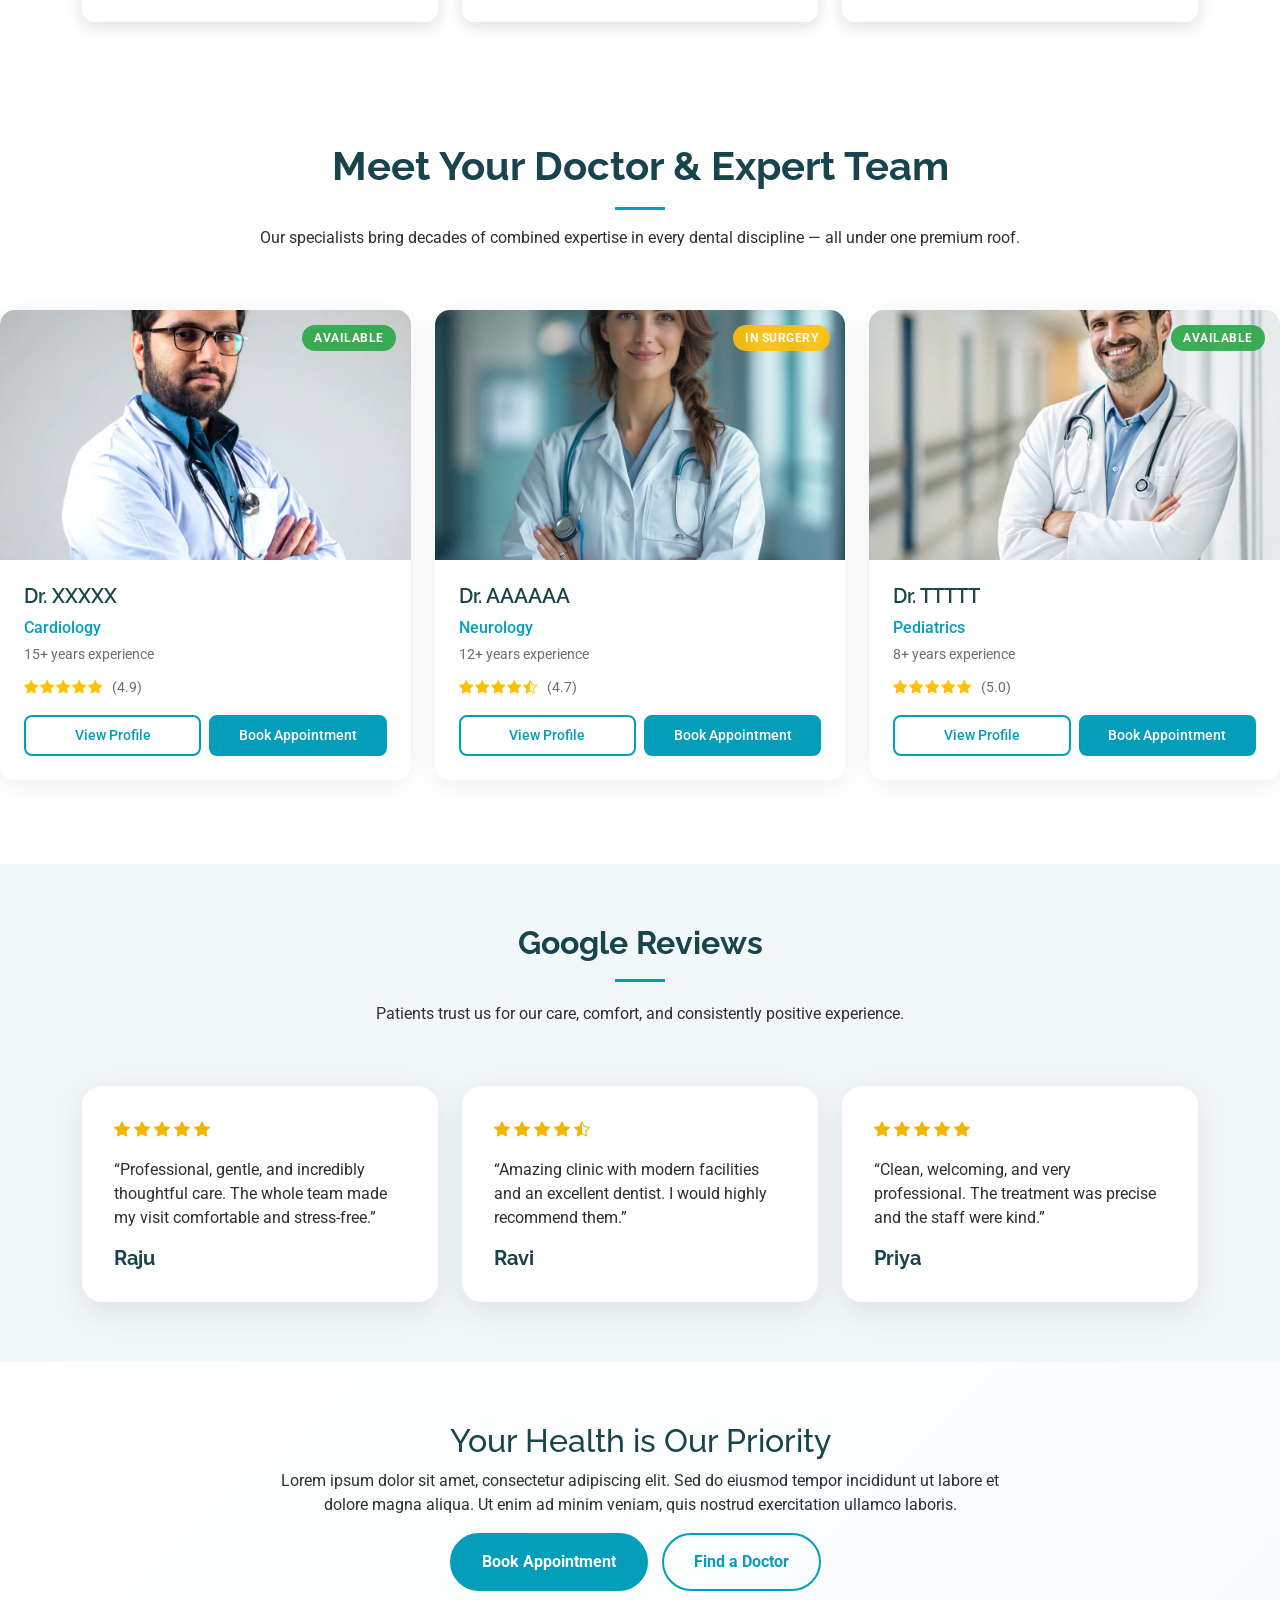
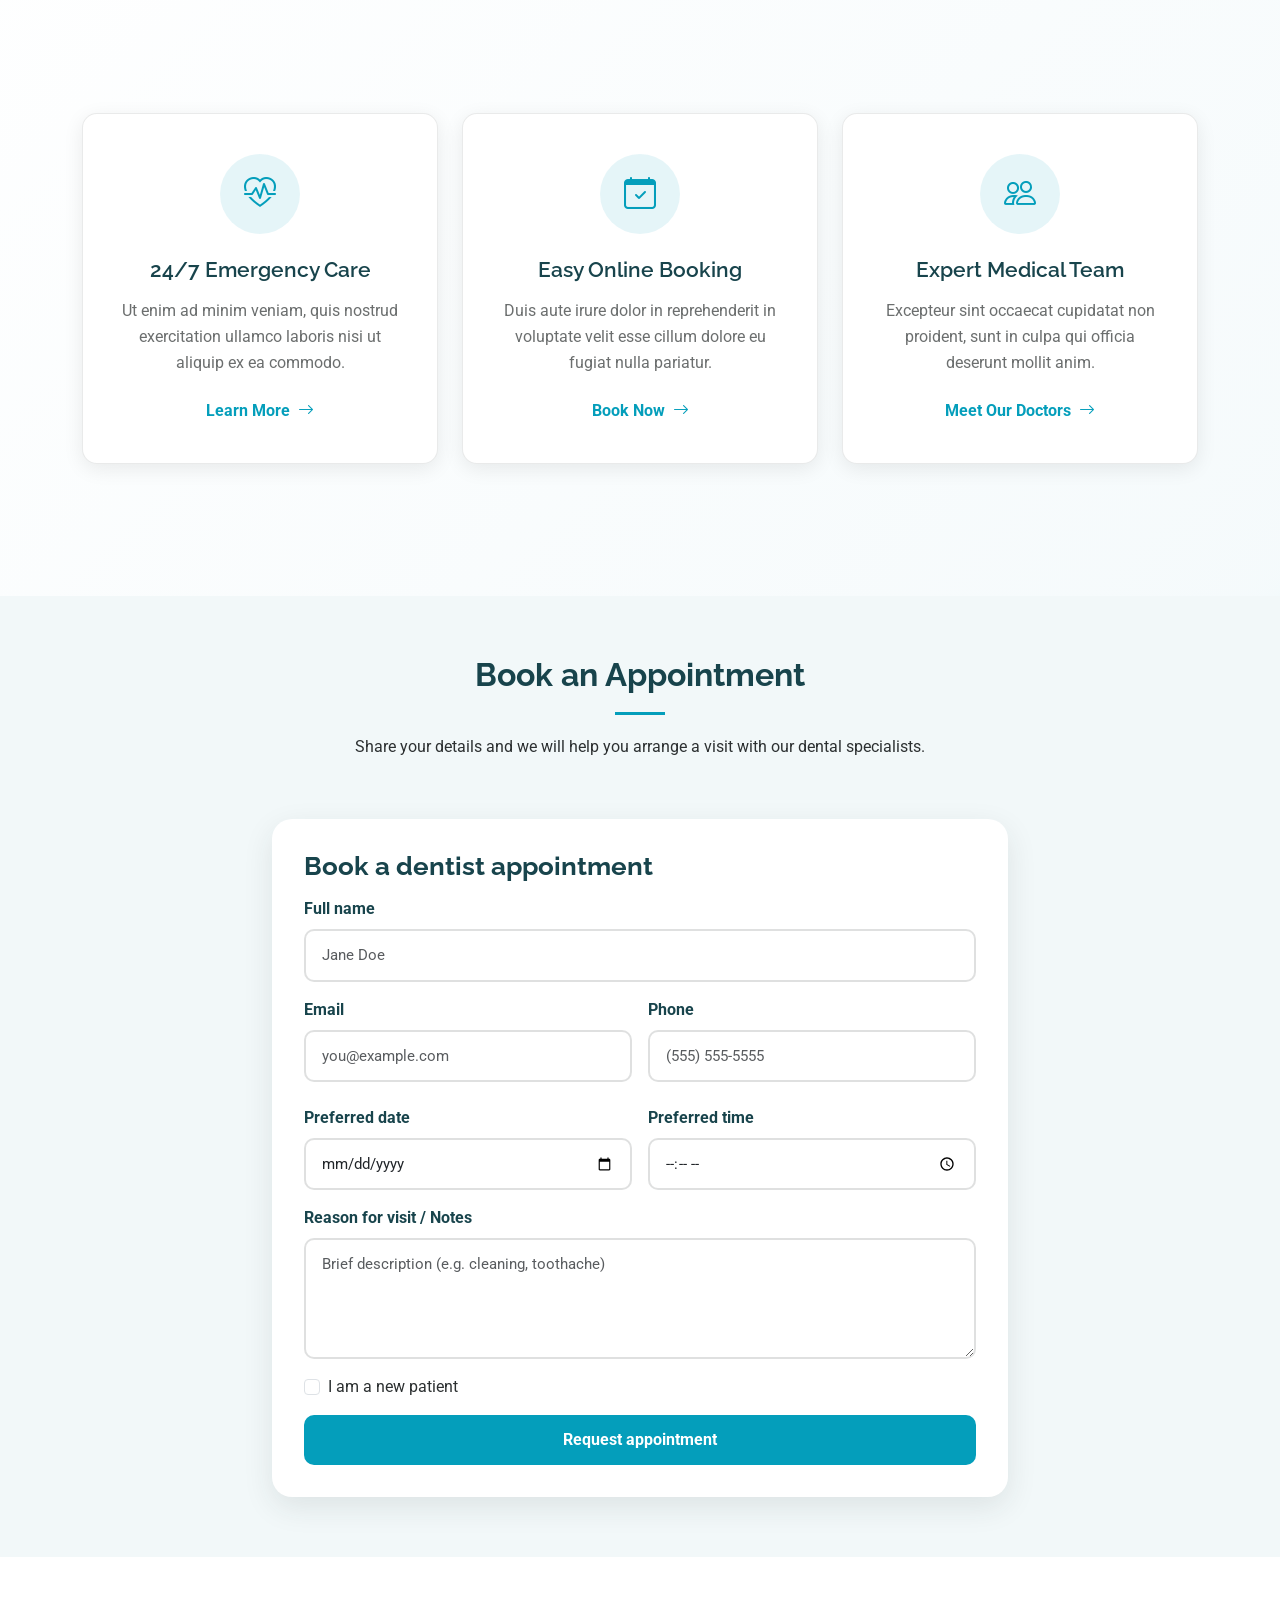
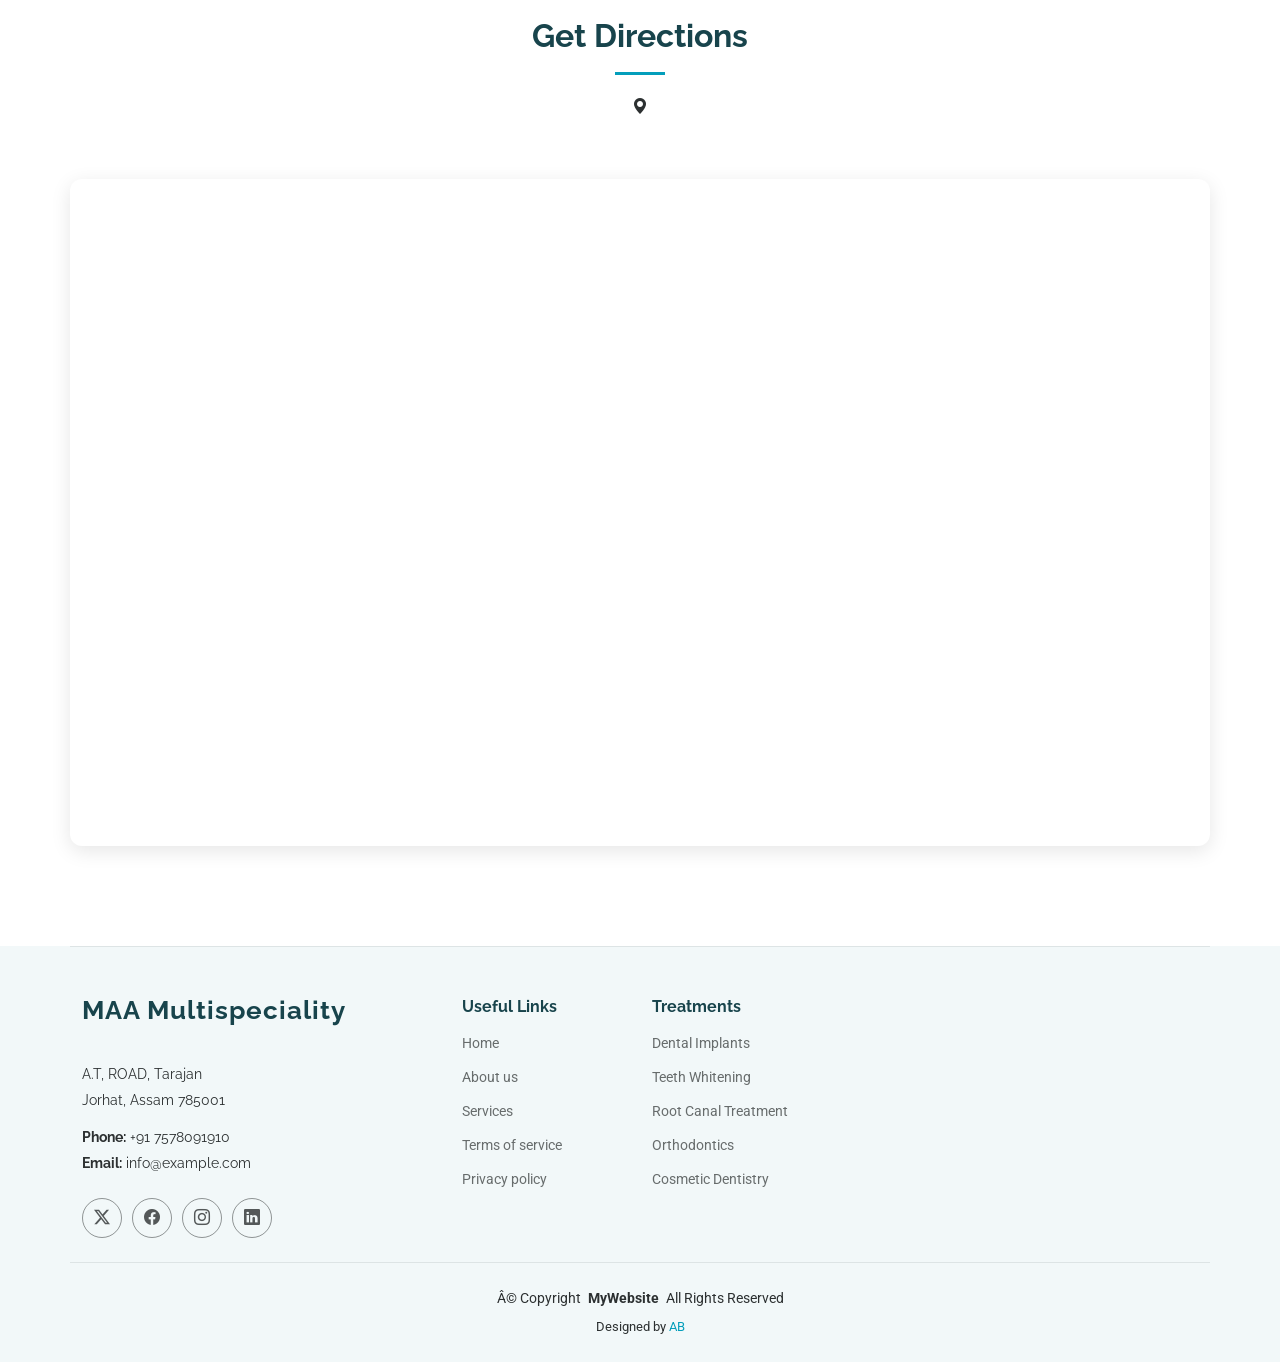
==== commit 5d27f7ea: "removed appointment from header" ====
--- a/index.html
+++ b/index.html
@@ -89,7 +89,7 @@
         <i class="mobile-nav-toggle d-xl-none bi bi-list"></i>
       </nav>
 
-      <a class="btn-getstarted" href="#appointment-form">Appointment</a>
+      <!-- <a class="btn-getstarted" href="#appointment-form">Appointment</a> -->
 
     </div>
   </header>
